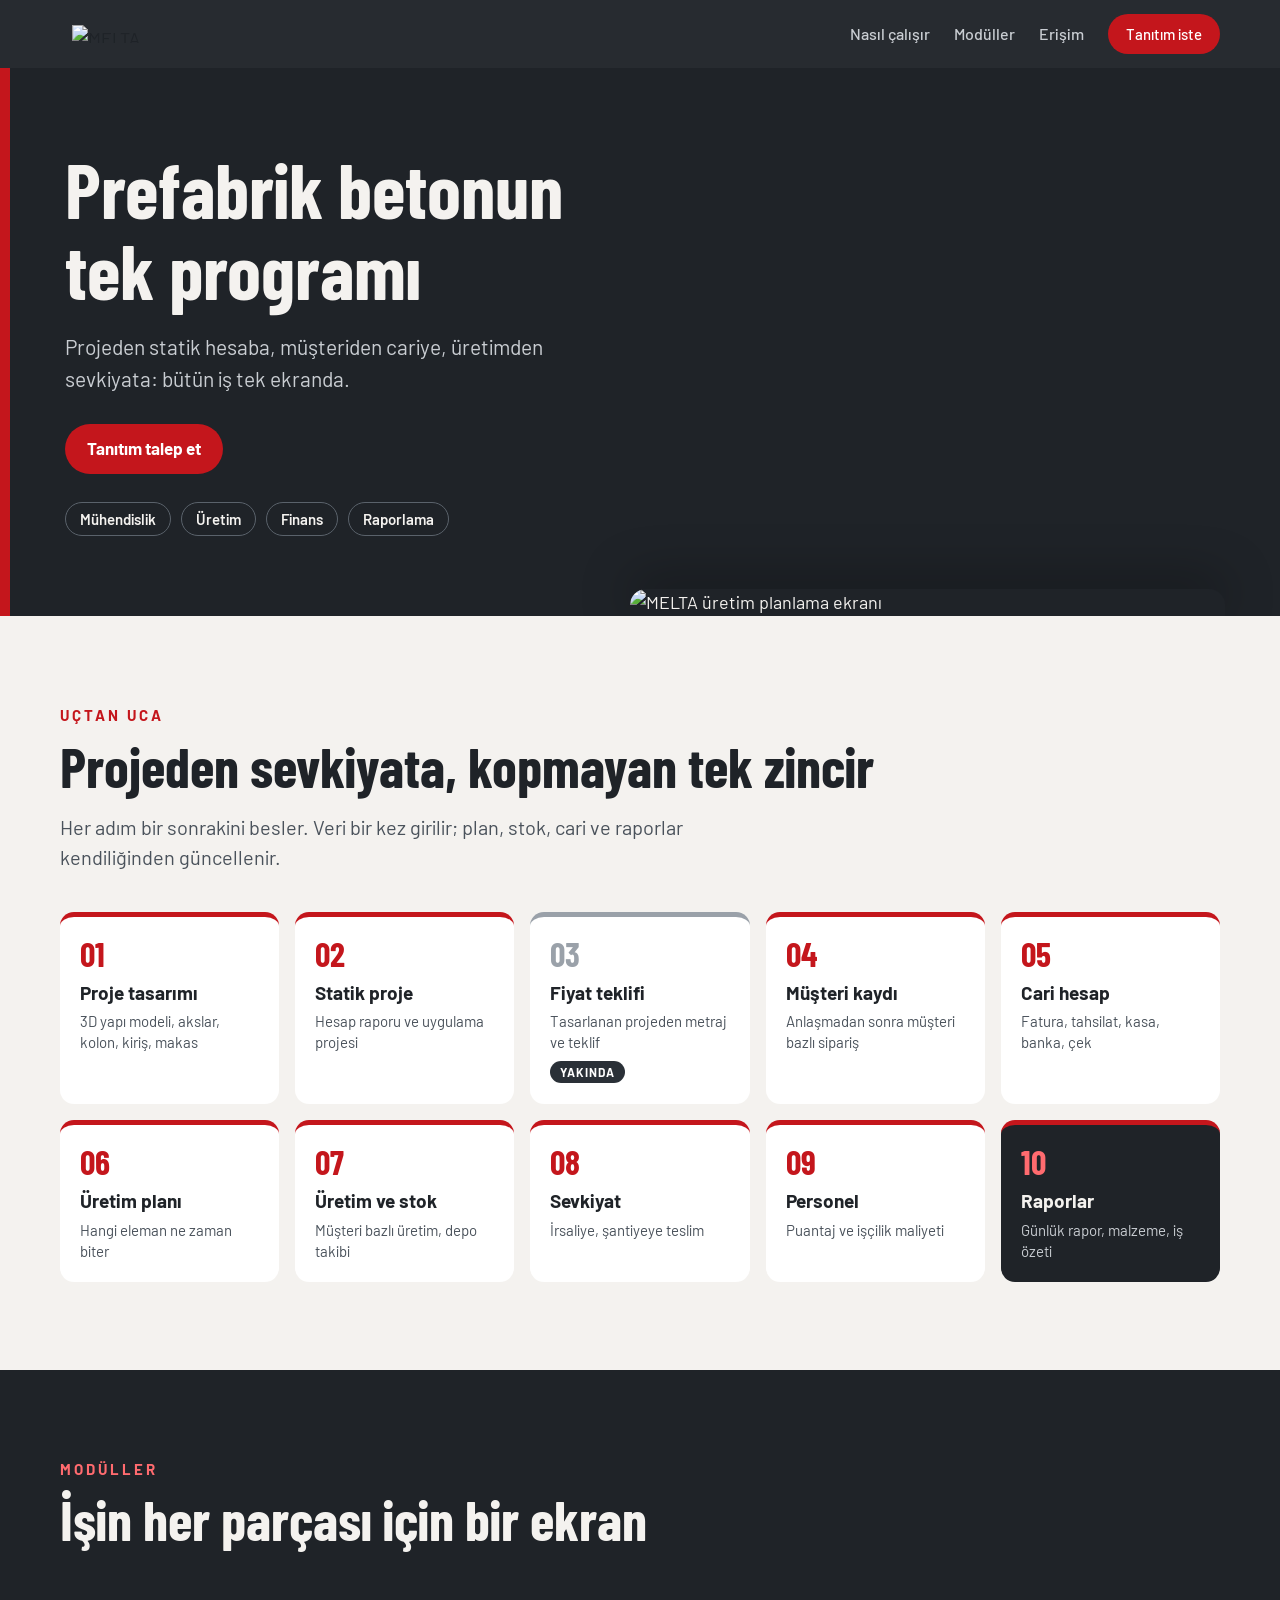
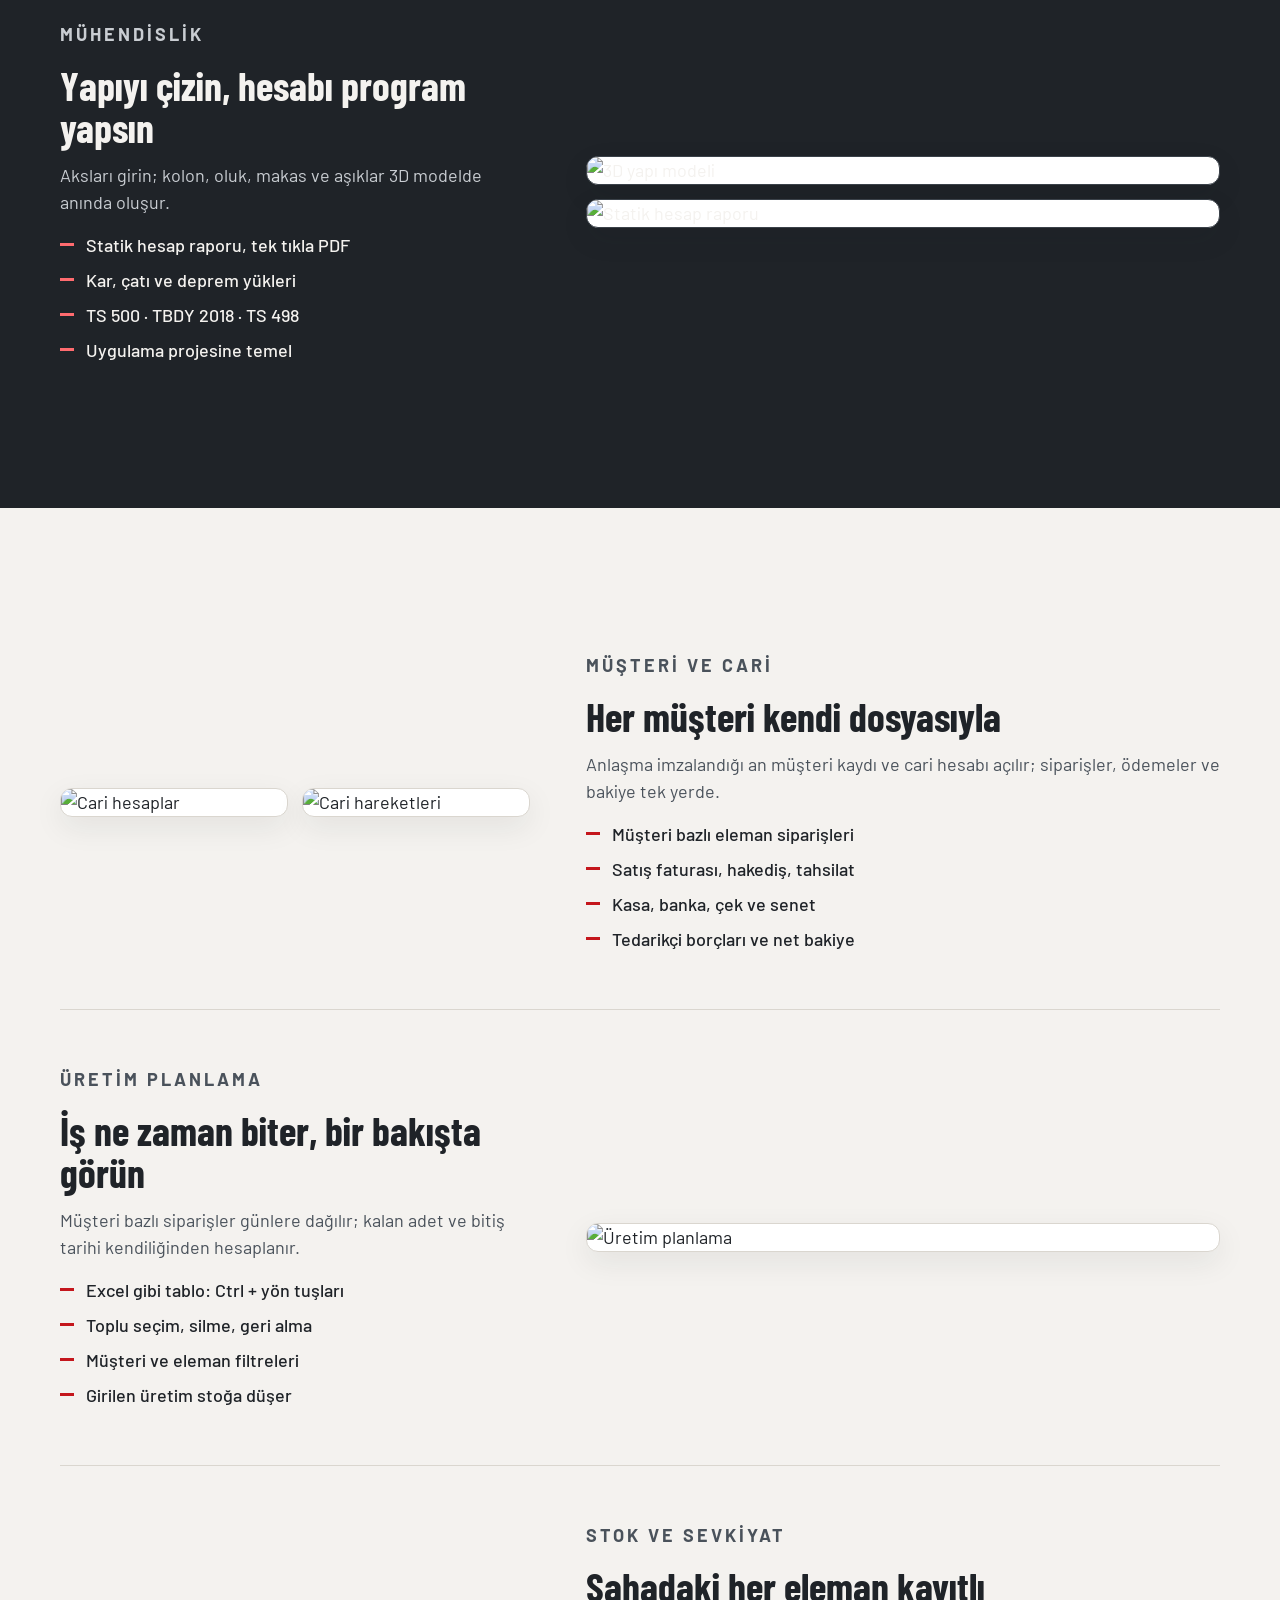
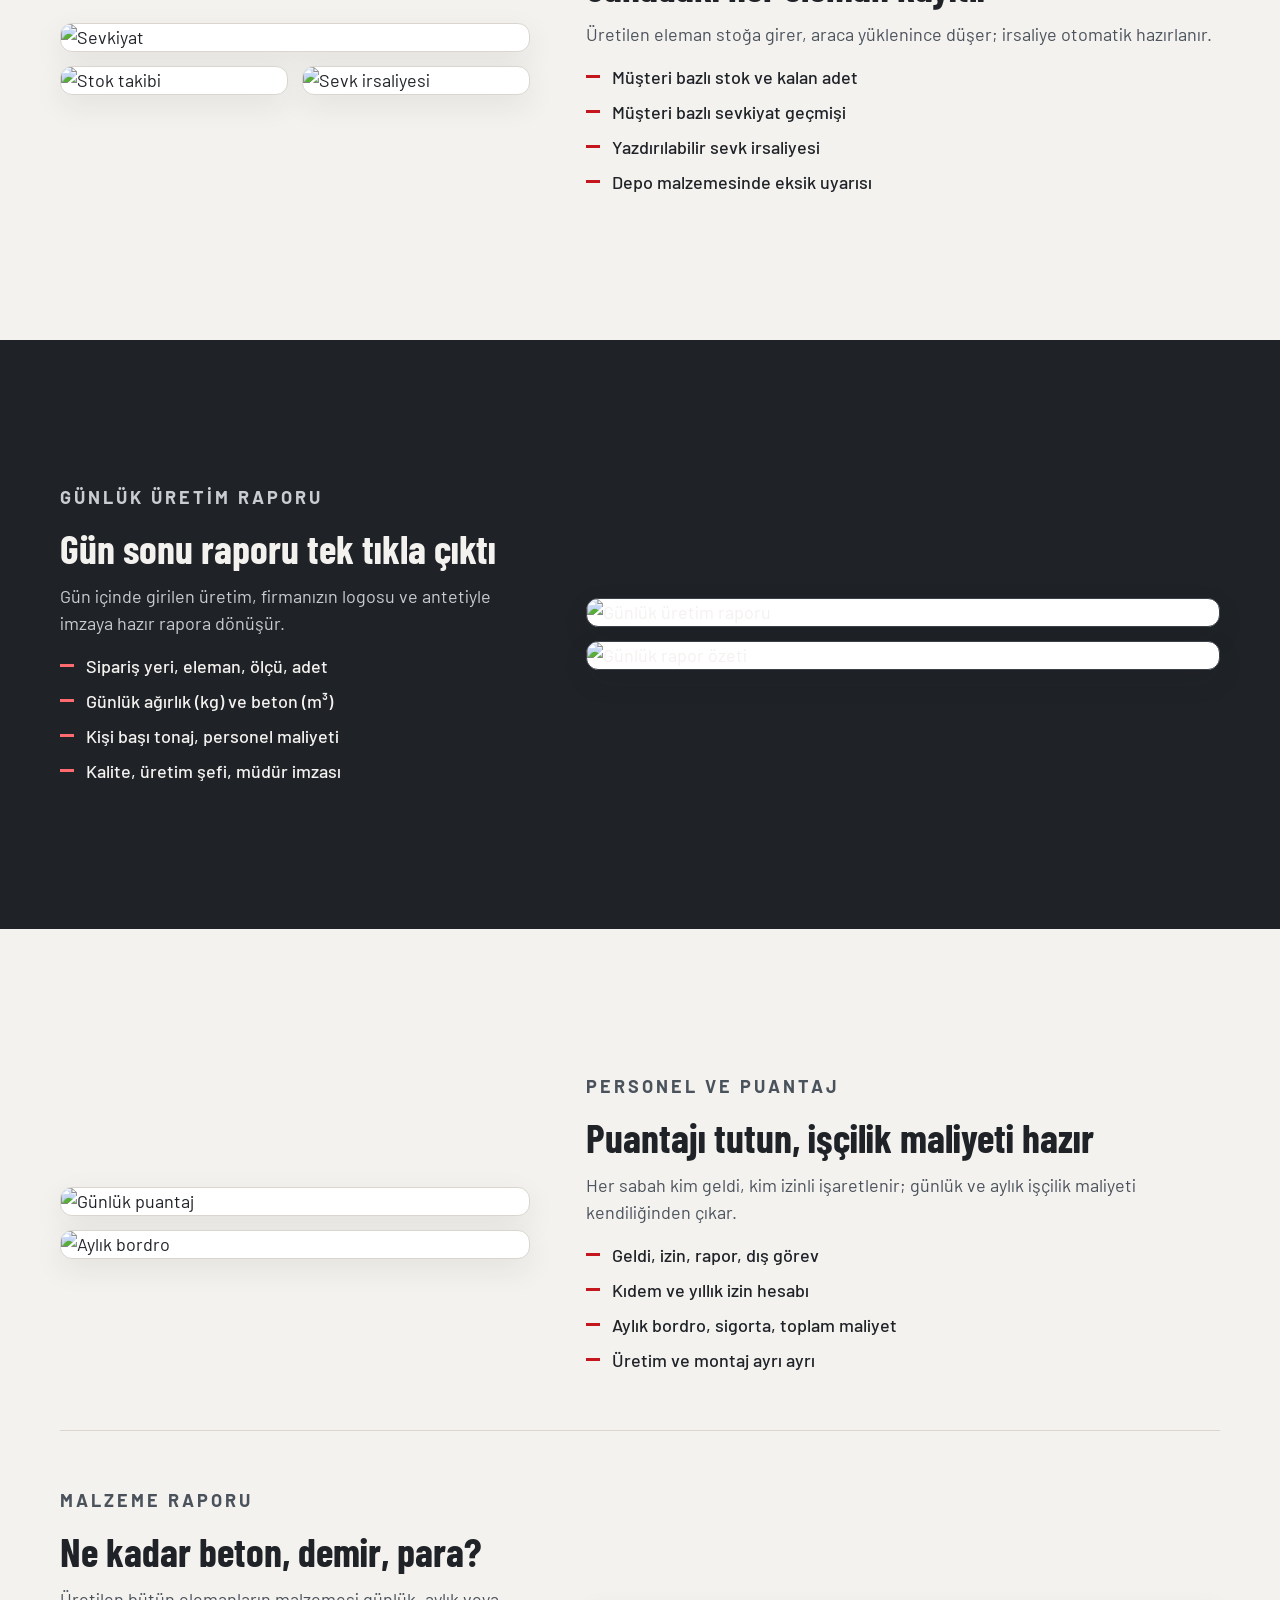
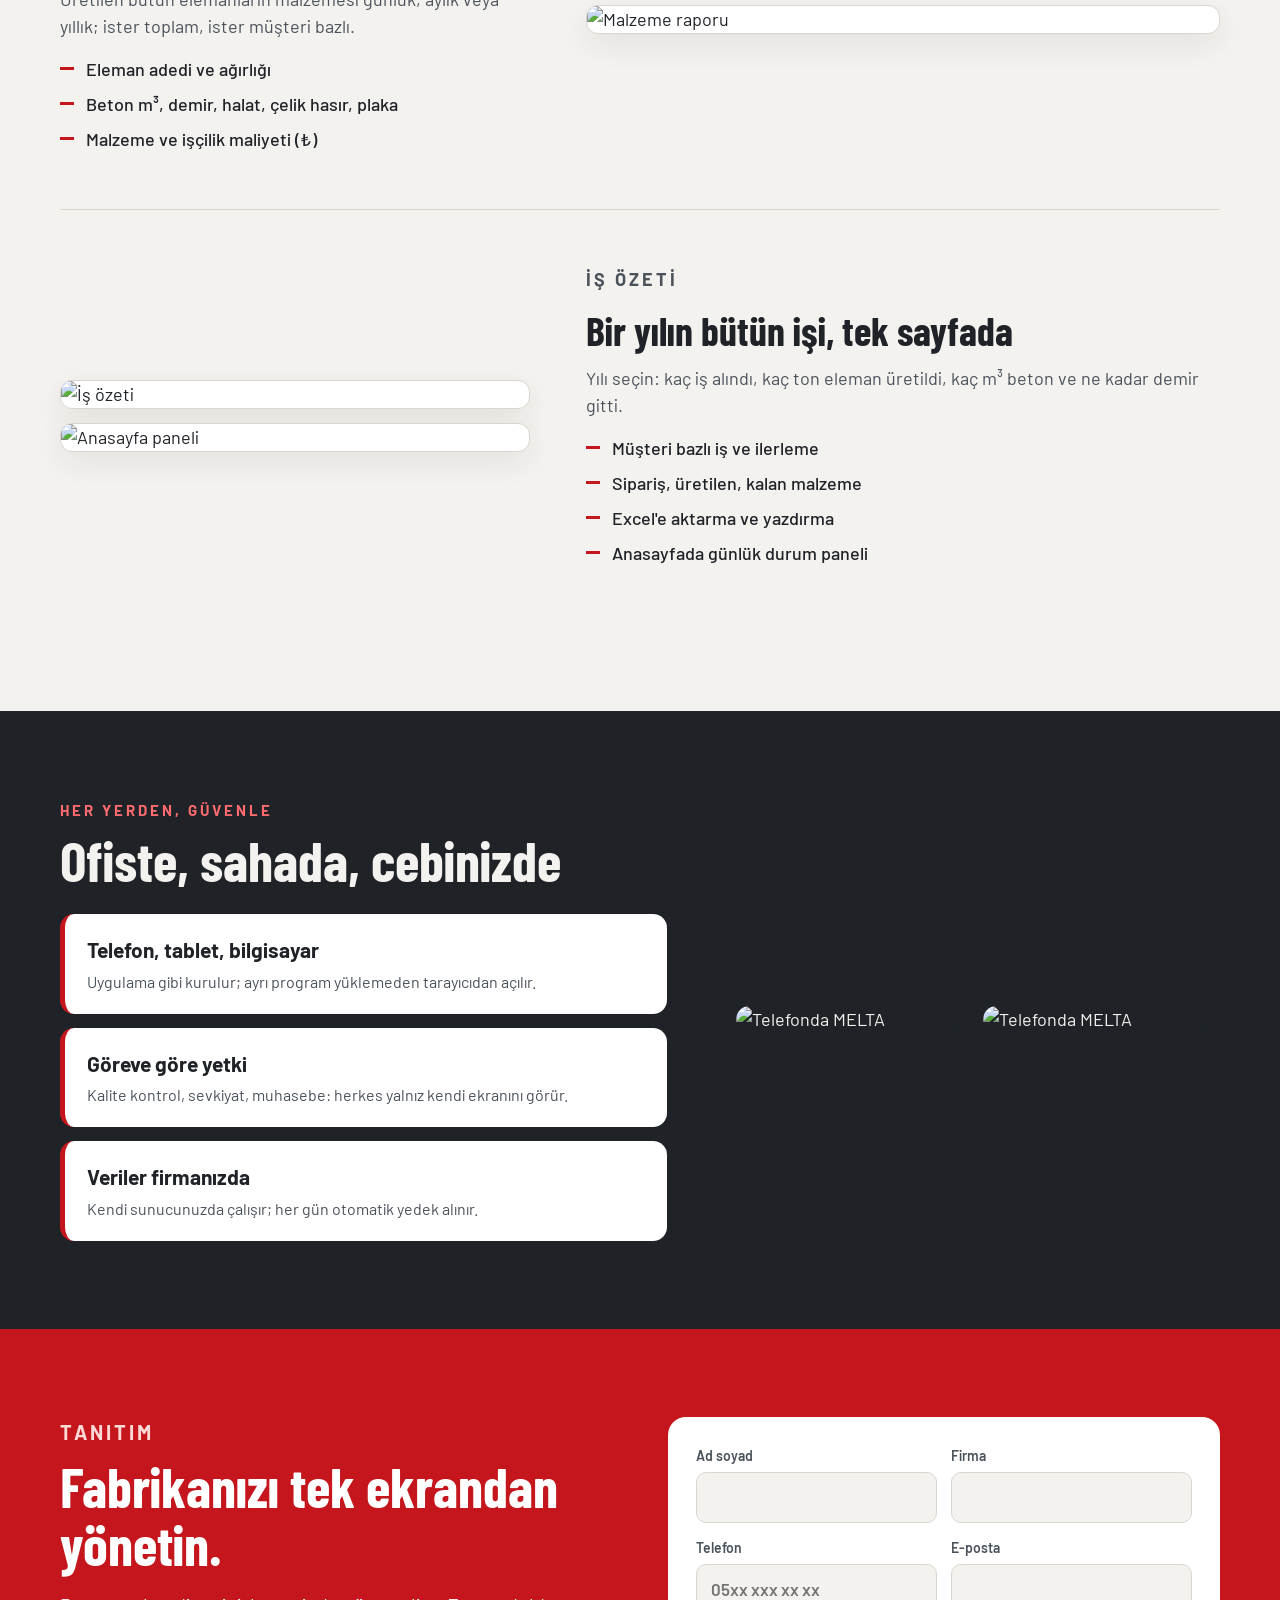
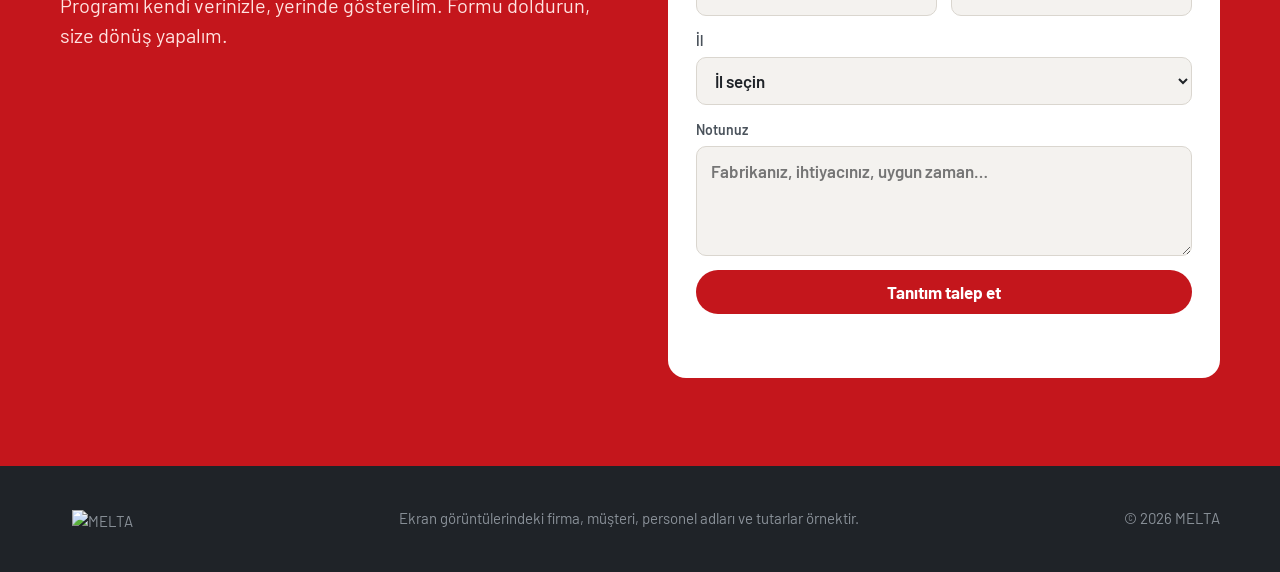
==== index.html @ fc46e45c "Add files via upload" ====
<!doctype html>
<html lang="tr">
<head>
<meta charset="utf-8">
<meta name="viewport" content="width=device-width, initial-scale=1, viewport-fit=cover">
<title>MELTA · Prefabrik Beton Yönetim Programı</title>
<meta name="description" content="MELTA: prefabrik beton üreticileri için projeden statik hesaba, müşteriden cariye, üretim planlamadan sevkiyata uçtan uca yönetim programı.">
<link rel="icon" href="gorseller/favicon.png">
<link rel="preconnect" href="https://fonts.googleapis.com">
<link rel="preconnect" href="https://fonts.gstatic.com" crossorigin>
<link href="https://fonts.googleapis.com/css2?family=Barlow:wght@400;500;600;700&family=Barlow+Condensed:wght@600;700&display=swap" rel="stylesheet">
<style>
:root{--koyu:#1F2328;--koyu2:#2A3037;--acik:#F4F2EF;--beyaz:#FFFFFF;--kirmizi:#C4161C;--kirmizi-acik:#FF6B6F;--gri:#4A525B;--gri2:#C9CDD2;--cizgi:#DAD6CF}
*{box-sizing:border-box;margin:0;padding:0}
html{scroll-behavior:smooth}
body{font-family:Barlow,Arial,sans-serif;background:var(--acik);color:var(--koyu);line-height:1.5;font-size:18px}
img{max-width:100%;display:block}
a{color:inherit}
.kap{max-width:1200px;margin:0 auto;padding:0 20px}
h1,h2{font-family:"Barlow Condensed",Arial,sans-serif;font-weight:700;line-height:1.05}
.ust{position:sticky;top:env(safe-area-inset-top,0px);z-index:10;background:rgba(31,35,40,.96);backdrop-filter:blur(6px)}
.ust .kap{display:flex;align-items:center;justify-content:space-between;height:68px}
.marka{display:flex;align-items:center;gap:12px;text-decoration:none}
.marka img.i{height:34px}.marka img.y{height:18px}
.ust nav{display:flex;gap:24px;align-items:center}
.ust nav a{color:var(--gri2);text-decoration:none;font-weight:500;font-size:16px}
.ust nav a:hover{color:#fff}
.dugme{display:inline-block;background:var(--kirmizi);color:#fff!important;font-weight:700;text-decoration:none;padding:12px 22px;border-radius:999px;border:0;font-size:17px;cursor:pointer;font-family:inherit}
.dugme:hover{background:#A71217}
.ust nav .dugme{padding:9px 18px;font-size:15px}
.kahraman{background:var(--koyu);color:var(--acik);padding:80px 0 0;overflow:hidden;border-left:10px solid var(--kirmizi)}
.kahraman .kap{display:grid;grid-template-columns:1fr 1.15fr;gap:48px;align-items:center}
.kahraman h1{font-size:clamp(46px,6vw,80px)}
.kahraman p.alt{font-size:21px;color:var(--gri2);margin:22px 0 30px;max-width:520px}
.etiketler{display:flex;flex-wrap:wrap;gap:10px;margin-top:28px}
.etiketler span{border:1.5px solid #5A626B;border-radius:999px;padding:5px 14px;font-size:15px;font-weight:600}
.kahraman .gorsel{align-self:end}
.kahraman .gorsel img{border-radius:16px 16px 0 0;box-shadow:0 -10px 50px rgba(0,0,0,.35)}
.bolum{padding:88px 0}
.ust-baslik{font-size:15px;font-weight:700;color:var(--kirmizi);letter-spacing:3px;text-transform:uppercase;margin-bottom:10px}
.koyu .ust-baslik{color:var(--kirmizi-acik)}
.bolum h2{font-size:clamp(36px,4.5vw,56px);margin-bottom:16px}
.giris{font-size:20px;color:var(--gri);max-width:720px;margin-bottom:40px}
.akis{display:grid;grid-template-columns:repeat(5,1fr);gap:16px;list-style:none}
.akis li{background:var(--beyaz);border-radius:14px;padding:20px;border-top:5px solid var(--kirmizi)}
.akis li b{display:block;font-family:"Barlow Condensed";font-size:34px;color:var(--kirmizi);line-height:1}
.akis li h3{font-size:19px;margin:8px 0 4px}
.akis li p{font-size:15px;color:var(--gri);line-height:1.4}
.akis li.yakinda{border-top-color:#9AA1A9}.akis li.yakinda b{color:#9AA1A9}
.rozet{display:inline-block;margin-top:8px;background:var(--koyu2);color:#fff;font-size:12px;font-weight:700;padding:2px 10px;border-radius:999px;letter-spacing:1px}
.akis li.son{background:var(--koyu);color:var(--acik)}.akis li.son p{color:var(--gri2)}.akis li.son b{color:var(--kirmizi-acik)}
.modul{display:grid;grid-template-columns:1fr 1.35fr;gap:56px;align-items:center;padding:56px 0;border-top:1px solid var(--cizgi)}
.modul:first-of-type{border-top:0}
.modul.ters .metin{order:2}
.modul h3{font-family:"Barlow Condensed";font-size:40px;line-height:1.05;margin-bottom:14px}
.modul p{color:var(--gri);font-size:18px;margin-bottom:16px}
.modul ul{list-style:none;display:grid;gap:8px}
.modul li{padding-left:26px;position:relative;font-weight:500}
.modul li:before{content:"";position:absolute;left:0;top:11px;width:14px;height:3px;background:var(--kirmizi)}
.gorseller{display:grid;gap:14px}
.gorseller img{border-radius:12px;border:1px solid var(--cizgi);background:#fff;box-shadow:0 10px 30px rgba(31,35,40,.08)}
.gorseller.iki{grid-template-columns:1fr 1fr}
.koyu{background:var(--koyu);color:var(--acik)}
.koyu .giris,.koyu .modul p{color:var(--gri2)}
.koyu .modul{border-top-color:#3A4149}
.koyu .gorseller img{border-color:#3A4149}
.koyu .modul li:before{background:var(--kirmizi-acik)}
.ozellikler{display:grid;grid-template-columns:1.2fr 1fr;gap:48px;align-items:center}
.kartlar{display:grid;gap:14px}
.kart{background:var(--beyaz);color:var(--koyu);border-radius:14px;padding:20px 22px;border-left:5px solid var(--kirmizi)}
.kart h3{font-size:21px;margin-bottom:4px}.kart p{color:var(--gri);font-size:16px}
.telefonlar{display:flex;gap:20px;justify-content:center}
.telefonlar img{width:45%;max-width:260px;border-radius:28px;border:6px solid var(--koyu)}
.form-bolum{background:var(--kirmizi);color:#FFF7F5}
.form-bolum .kap{display:grid;grid-template-columns:1fr 1fr;gap:56px;align-items:start}
.form-bolum h2{color:#fff}
.form-bolum p{font-size:20px;color:#FFE3E1}
form{background:#fff;color:var(--koyu);border-radius:18px;padding:28px;display:grid;gap:14px}
label{font-size:14px;font-weight:600;color:var(--gri);display:grid;gap:6px}
input,textarea{font:inherit;font-size:17px;padding:12px 14px;border:1.5px solid var(--cizgi);border-radius:10px;background:var(--acik);width:100%}
input:focus,textarea:focus{outline:2px solid var(--kirmizi);border-color:transparent}
textarea{min-height:110px;resize:vertical}
.iki-sutun{display:grid;grid-template-columns:1fr 1fr;gap:14px}
#form-durum{font-weight:600;font-size:16px;min-height:22px}
#form-durum.iyi{color:#1D7A3E}#form-durum.kotu{color:var(--kirmizi)}
.gizli{position:absolute;left:-9999px}
footer{background:var(--koyu);color:#8A9199;padding:36px 0;font-size:15px}
footer .kap{display:flex;justify-content:space-between;gap:20px;flex-wrap:wrap;align-items:center}
@media (max-width:900px){
 .ust nav a:not(.dugme){display:none}
 .kahraman{padding-top:48px;border-left-width:6px}
 .kahraman .kap,.modul,.ozellikler,.form-bolum .kap{grid-template-columns:1fr;gap:28px}
 .modul.ters .metin{order:0}
 .akis{grid-template-columns:repeat(2,1fr)}
 .bolum{padding:60px 0}
 .modul{padding:40px 0}
 .gorseller.iki,.iki-sutun{grid-template-columns:1fr}
}

select{font:inherit;font-size:17px;padding:12px 14px;border:1.5px solid var(--cizgi);border-radius:10px;background:var(--acik);width:100%;color:var(--koyu)}
select:focus{outline:2px solid var(--kirmizi);border-color:transparent}
.dugme:focus-visible{outline:3px solid #fff;outline-offset:2px}
@media (prefers-reduced-motion:reduce){html{scroll-behavior:auto}}
</style>
</head>
<body>
<header class="ust">
 <div class="kap">
  <a class="marka" href="#"><img class="i" src="gorseller/melta-isaret-acik.png" alt=""><img class="y" src="gorseller/melta-yazi-acik.png" alt="MELTA"></a>
  <nav>
   <a href="#akis">Nasıl çalışır</a>
   <a href="#moduller">Modüller</a>
   <a href="#erisim">Erişim</a>
   <a class="dugme" href="#tanitim">Tanıtım iste</a>
  </nav>
 </div>
</header>

<section class="kahraman">
 <div class="kap">
  <div style="padding-bottom:80px">
   <h1>Prefabrik betonun tek programı</h1>
   <p class="alt">Projeden statik hesaba, müşteriden cariye, üretimden sevkiyata: bütün iş tek ekranda.</p>
   <a class="dugme" href="#tanitim">Tanıtım talep et</a>
   <div class="etiketler"><span>Mühendislik</span><span>Üretim</span><span>Finans</span><span>Raporlama</span></div>
  </div>
  <div class="gorsel"><img src="gorseller/planlama.jpg" alt="MELTA üretim planlama ekranı"></div>
 </div>
</section>

<section class="bolum" id="akis">
 <div class="kap">
  <p class="ust-baslik">Uçtan uca</p>
  <h2>Projeden sevkiyata, kopmayan tek zincir</h2>
  <p class="giris">Her adım bir sonrakini besler. Veri bir kez girilir; plan, stok, cari ve raporlar kendiliğinden güncellenir.</p>
  <ol class="akis">
   <li><b>01</b><h3>Proje tasarımı</h3><p>3D yapı modeli, akslar, kolon, kiriş, makas</p></li>
   <li><b>02</b><h3>Statik proje</h3><p>Hesap raporu ve uygulama projesi</p></li>
   <li class="yakinda"><b>03</b><h3>Fiyat teklifi</h3><p>Tasarlanan projeden metraj ve teklif</p><span class="rozet">YAKINDA</span></li>
   <li><b>04</b><h3>Müşteri kaydı</h3><p>Anlaşmadan sonra müşteri bazlı sipariş</p></li>
   <li><b>05</b><h3>Cari hesap</h3><p>Fatura, tahsilat, kasa, banka, çek</p></li>
   <li><b>06</b><h3>Üretim planı</h3><p>Hangi eleman ne zaman biter</p></li>
   <li><b>07</b><h3>Üretim ve stok</h3><p>Müşteri bazlı üretim, depo takibi</p></li>
   <li><b>08</b><h3>Sevkiyat</h3><p>İrsaliye, şantiyeye teslim</p></li>
   <li><b>09</b><h3>Personel</h3><p>Puantaj ve işçilik maliyeti</p></li>
   <li class="son"><b>10</b><h3>Raporlar</h3><p>Günlük rapor, malzeme, iş özeti</p></li>
  </ol>
 </div>
</section>

<section class="bolum koyu" id="moduller">
 <div class="kap">
  <p class="ust-baslik">Modüller</p>
  <h2>İşin her parçası için bir ekran</h2>

  <div class="modul">
   <div class="metin">
    <p class="ust-baslik">Mühendislik</p>
    <h3>Yapıyı çizin, hesabı program yapsın</h3>
    <p>Aksları girin; kolon, oluk, makas ve aşıklar 3D modelde anında oluşur.</p>
    <ul><li>Statik hesap raporu, tek tıkla PDF</li><li>Kar, çatı ve deprem yükleri</li><li>TS 500 · TBDY 2018 · TS 498</li><li>Uygulama projesine temel</li></ul>
   </div>
   <div class="gorseller"><img src="gorseller/muh-3d.jpg" alt="3D yapı modeli" loading="lazy"><img src="gorseller/hesap-raporu.jpg" alt="Statik hesap raporu" loading="lazy"></div>
  </div>
 </div>
</section>

<section class="bolum">
 <div class="kap">
  <div class="modul ters">
   <div class="metin">
    <p class="ust-baslik">Müşteri ve cari</p>
    <h3>Her müşteri kendi dosyasıyla</h3>
    <p>Anlaşma imzalandığı an müşteri kaydı ve cari hesabı açılır; siparişler, ödemeler ve bakiye tek yerde.</p>
    <ul><li>Müşteri bazlı eleman siparişleri</li><li>Satış faturası, hakediş, tahsilat</li><li>Kasa, banka, çek ve senet</li><li>Tedarikçi borçları ve net bakiye</li></ul>
   </div>
   <div class="gorseller iki"><img src="gorseller/cari-kart.jpg" alt="Cari hesaplar" loading="lazy"><img src="gorseller/cari-hareket.jpg" alt="Cari hareketleri" loading="lazy"></div>
  </div>

  <div class="modul">
   <div class="metin">
    <p class="ust-baslik">Üretim planlama</p>
    <h3>İş ne zaman biter, bir bakışta görün</h3>
    <p>Müşteri bazlı siparişler günlere dağılır; kalan adet ve bitiş tarihi kendiliğinden hesaplanır.</p>
    <ul><li>Excel gibi tablo: Ctrl + yön tuşları</li><li>Toplu seçim, silme, geri alma</li><li>Müşteri ve eleman filtreleri</li><li>Girilen üretim stoğa düşer</li></ul>
   </div>
   <div class="gorseller"><img src="gorseller/planlama.jpg" alt="Üretim planlama" loading="lazy"></div>
  </div>

  <div class="modul ters">
   <div class="metin">
    <p class="ust-baslik">Stok ve sevkiyat</p>
    <h3>Sahadaki her eleman kayıtlı</h3>
    <p>Üretilen eleman stoğa girer, araca yüklenince düşer; irsaliye otomatik hazırlanır.</p>
    <ul><li>Müşteri bazlı stok ve kalan adet</li><li>Müşteri bazlı sevkiyat geçmişi</li><li>Yazdırılabilir sevk irsaliyesi</li><li>Depo malzemesinde eksik uyarısı</li></ul>
   </div>
   <div class="gorseller"><img src="gorseller/sevkiyat.jpg" alt="Sevkiyat" loading="lazy"><div class="gorseller iki"><img src="gorseller/stok.jpg" alt="Stok takibi" loading="lazy"><img src="gorseller/irsaliye.jpg" alt="Sevk irsaliyesi" loading="lazy"></div></div>
  </div>
 </div>
</section>

<section class="bolum koyu">
 <div class="kap">
  <div class="modul">
   <div class="metin">
    <p class="ust-baslik">Günlük üretim raporu</p>
    <h3>Gün sonu raporu tek tıkla çıktı</h3>
    <p>Gün içinde girilen üretim, firmanızın logosu ve antetiyle imzaya hazır rapora dönüşür.</p>
    <ul><li>Sipariş yeri, eleman, ölçü, adet</li><li>Günlük ağırlık (kg) ve beton (m³)</li><li>Kişi başı tonaj, personel maliyeti</li><li>Kalite, üretim şefi, müdür imzası</li></ul>
   </div>
   <div class="gorseller"><img src="gorseller/gunluk-ust.jpg" alt="Günlük üretim raporu" loading="lazy"><img src="gorseller/gunluk-alt.jpg" alt="Günlük rapor özeti" loading="lazy"></div>
  </div>
 </div>
</section>

<section class="bolum">
 <div class="kap">
  <div class="modul ters">
   <div class="metin">
    <p class="ust-baslik">Personel ve puantaj</p>
    <h3>Puantajı tutun, işçilik maliyeti hazır</h3>
    <p>Her sabah kim geldi, kim izinli işaretlenir; günlük ve aylık işçilik maliyeti kendiliğinden çıkar.</p>
    <ul><li>Geldi, izin, rapor, dış görev</li><li>Kıdem ve yıllık izin hesabı</li><li>Aylık bordro, sigorta, toplam maliyet</li><li>Üretim ve montaj ayrı ayrı</li></ul>
   </div>
   <div class="gorseller"><img src="gorseller/puantaj.jpg" alt="Günlük puantaj" loading="lazy"><img src="gorseller/bordro.jpg" alt="Aylık bordro" loading="lazy"></div>
  </div>

  <div class="modul">
   <div class="metin">
    <p class="ust-baslik">Malzeme raporu</p>
    <h3>Ne kadar beton, demir, para?</h3>
    <p>Üretilen bütün elemanların malzemesi günlük, aylık veya yıllık; ister toplam, ister müşteri bazlı.</p>
    <ul><li>Eleman adedi ve ağırlığı</li><li>Beton m³, demir, halat, çelik hasır, plaka</li><li>Malzeme ve işçilik maliyeti (₺)</li></ul>
   </div>
   <div class="gorseller"><img src="gorseller/malzeme.jpg" alt="Malzeme raporu" loading="lazy"></div>
  </div>

  <div class="modul ters">
   <div class="metin">
    <p class="ust-baslik">İş özeti</p>
    <h3>Bir yılın bütün işi, tek sayfada</h3>
    <p>Yılı seçin: kaç iş alındı, kaç ton eleman üretildi, kaç m³ beton ve ne kadar demir gitti.</p>
    <ul><li>Müşteri bazlı iş ve ilerleme</li><li>Sipariş, üretilen, kalan malzeme</li><li>Excel'e aktarma ve yazdırma</li><li>Anasayfada günlük durum paneli</li></ul>
   </div>
   <div class="gorseller"><img src="gorseller/is-ozeti.jpg" alt="İş özeti" loading="lazy"><img src="gorseller/anasayfa.jpg" alt="Anasayfa paneli" loading="lazy"></div>
  </div>
 </div>
</section>

<section class="bolum koyu" id="erisim">
 <div class="kap ozellikler">
  <div>
   <p class="ust-baslik">Her yerden, güvenle</p>
   <h2>Ofiste, sahada, cebinizde</h2>
   <div class="kartlar" style="margin-top:24px">
    <div class="kart"><h3>Telefon, tablet, bilgisayar</h3><p>Uygulama gibi kurulur; ayrı program yüklemeden tarayıcıdan açılır.</p></div>
    <div class="kart"><h3>Göreve göre yetki</h3><p>Kalite kontrol, sevkiyat, muhasebe: herkes yalnız kendi ekranını görür.</p></div>
    <div class="kart"><h3>Veriler firmanızda</h3><p>Kendi sunucunuzda çalışır; her gün otomatik yedek alınır.</p></div>
   </div>
  </div>
  <div class="telefonlar"><img src="gorseller/tel1.jpg" alt="Telefonda MELTA" loading="lazy"><img src="gorseller/tel2.jpg" alt="Telefonda MELTA" loading="lazy"></div>
 </div>
</section>


<section class="bolum form-bolum" id="tanitim">
 <div class="kap">
  <div>
   <p class="ust-baslik" style="color:#FFD9D6">Tanıtım</p>
   <h2>Fabrikanızı tek ekrandan yönetin.</h2>
   <p>Programı kendi verinizle, yerinde gösterelim. Formu doldurun, size dönüş yapalım.</p>
  </div>
  <form id="tanitim-formu" action="https://formspree.io/f/xppqrdaz" method="POST" novalidate>
   <div class="iki-sutun">
    <label for="f-ad">Ad soyad<input id="f-ad" name="ad" required autocomplete="name"></label>
    <label for="f-firma">Firma<input id="f-firma" name="firma" required autocomplete="organization"></label>
   </div>
   <div class="iki-sutun">
    <label for="f-tel">Telefon<input id="f-tel" name="telefon" type="tel" autocomplete="tel" placeholder="05xx xxx xx xx"></label>
    <label for="f-eposta">E-posta<input id="f-eposta" name="email" type="email" required autocomplete="email"></label>
   </div>
   <label for="f-il">İl<select id="f-il" name="il"><option value="">İl seçin</option></select></label>
   <label for="f-not">Notunuz<textarea id="f-not" name="not" placeholder="Fabrikanız, ihtiyacınız, uygun zaman…"></textarea></label>
   <input class="gizli" type="text" name="_gotcha" tabindex="-1" autocomplete="off">
   <input type="hidden" name="_subject" value="MELTA tanıtım talebi">
   <button class="dugme" type="submit">Tanıtım talep et</button>
   <p id="form-durum" role="status"></p>
  </form>
 </div>
</section>

<footer>
 <div class="kap">
  <a class="marka" href="#"><img class="i" src="gorseller/melta-isaret-acik.png" alt=""><img class="y" src="gorseller/melta-yazi-acik.png" alt="MELTA"></a>
  <span>Ekran görüntülerindeki firma, müşteri, personel adları ve tutarlar örnektir.</span>
  <span>© <span id="yil">2026</span> MELTA</span>
 </div>
</footer>

<script>
(function () {
  var iller = ["Adana","Adıyaman","Afyonkarahisar","Ağrı","Aksaray","Amasya","Ankara","Antalya","Ardahan","Artvin","Aydın","Balıkesir","Bartın","Batman","Bayburt","Bilecik","Bingöl","Bitlis","Bolu","Burdur","Bursa","Çanakkale","Çankırı","Çorum","Denizli","Diyarbakır","Düzce","Edirne","Elazığ","Erzincan","Erzurum","Eskişehir","Gaziantep","Giresun","Gümüşhane","Hakkari","Hatay","Iğdır","Isparta","İstanbul","İzmir","Kahramanmaraş","Karabük","Karaman","Kars","Kastamonu","Kayseri","Kilis","Kırıkkale","Kırklareli","Kırşehir","Kocaeli","Konya","Kütahya","Malatya","Manisa","Mardin","Mersin","Muğla","Muş","Nevşehir","Niğde","Ordu","Osmaniye","Rize","Sakarya","Samsun","Şanlıurfa","Siirt","Sinop","Şırnak","Sivas","Tekirdağ","Tokat","Trabzon","Tunceli","Uşak","Van","Yalova","Yozgat","Zonguldak"];
  var sec = document.getElementById("f-il");
  iller.forEach(function (il) { var o = document.createElement("option"); o.textContent = il; sec.appendChild(o); });
  document.getElementById("yil").textContent = new Date().getFullYear();

  var form = document.getElementById("tanitim-formu");
  var durum = document.getElementById("form-durum");
  var dugme = form.querySelector("button");
  form.addEventListener("submit", function (e) {
    e.preventDefault();
    var eksik = Array.prototype.filter.call(form.querySelectorAll("[required]"), function (el) { return !el.value.trim(); });
    if (eksik.length) {
      durum.className = "kotu";
      durum.textContent = "Lütfen ad soyad, firma ve e-posta alanlarını doldurun.";
      eksik[0].focus();
      return;
    }
    if (form.action.indexOf("FORM_KODU") !== -1) {
      durum.className = "kotu";
      durum.textContent = "Form henüz bağlanmadı.";
      return;
    }
    dugme.disabled = true; dugme.textContent = "Gönderiliyor…";
    fetch(form.action, { method: "POST", body: new FormData(form), headers: { Accept: "application/json" } })
      .then(function (r) {
        if (!r.ok) throw new Error();
        form.reset();
        durum.className = "iyi";
        durum.textContent = "Teşekkürler! Talebiniz bize ulaştı, en kısa sürede dönüş yapacağız.";
      })
      .catch(function () {
        durum.className = "kotu";
        durum.textContent = "Gönderilemedi. İnternet bağlantınızı kontrol edip tekrar deneyin.";
      })
      .finally(function () { dugme.disabled = false; dugme.textContent = "Tanıtım talep et"; });
  });
})();
</script>

</body>
</html>
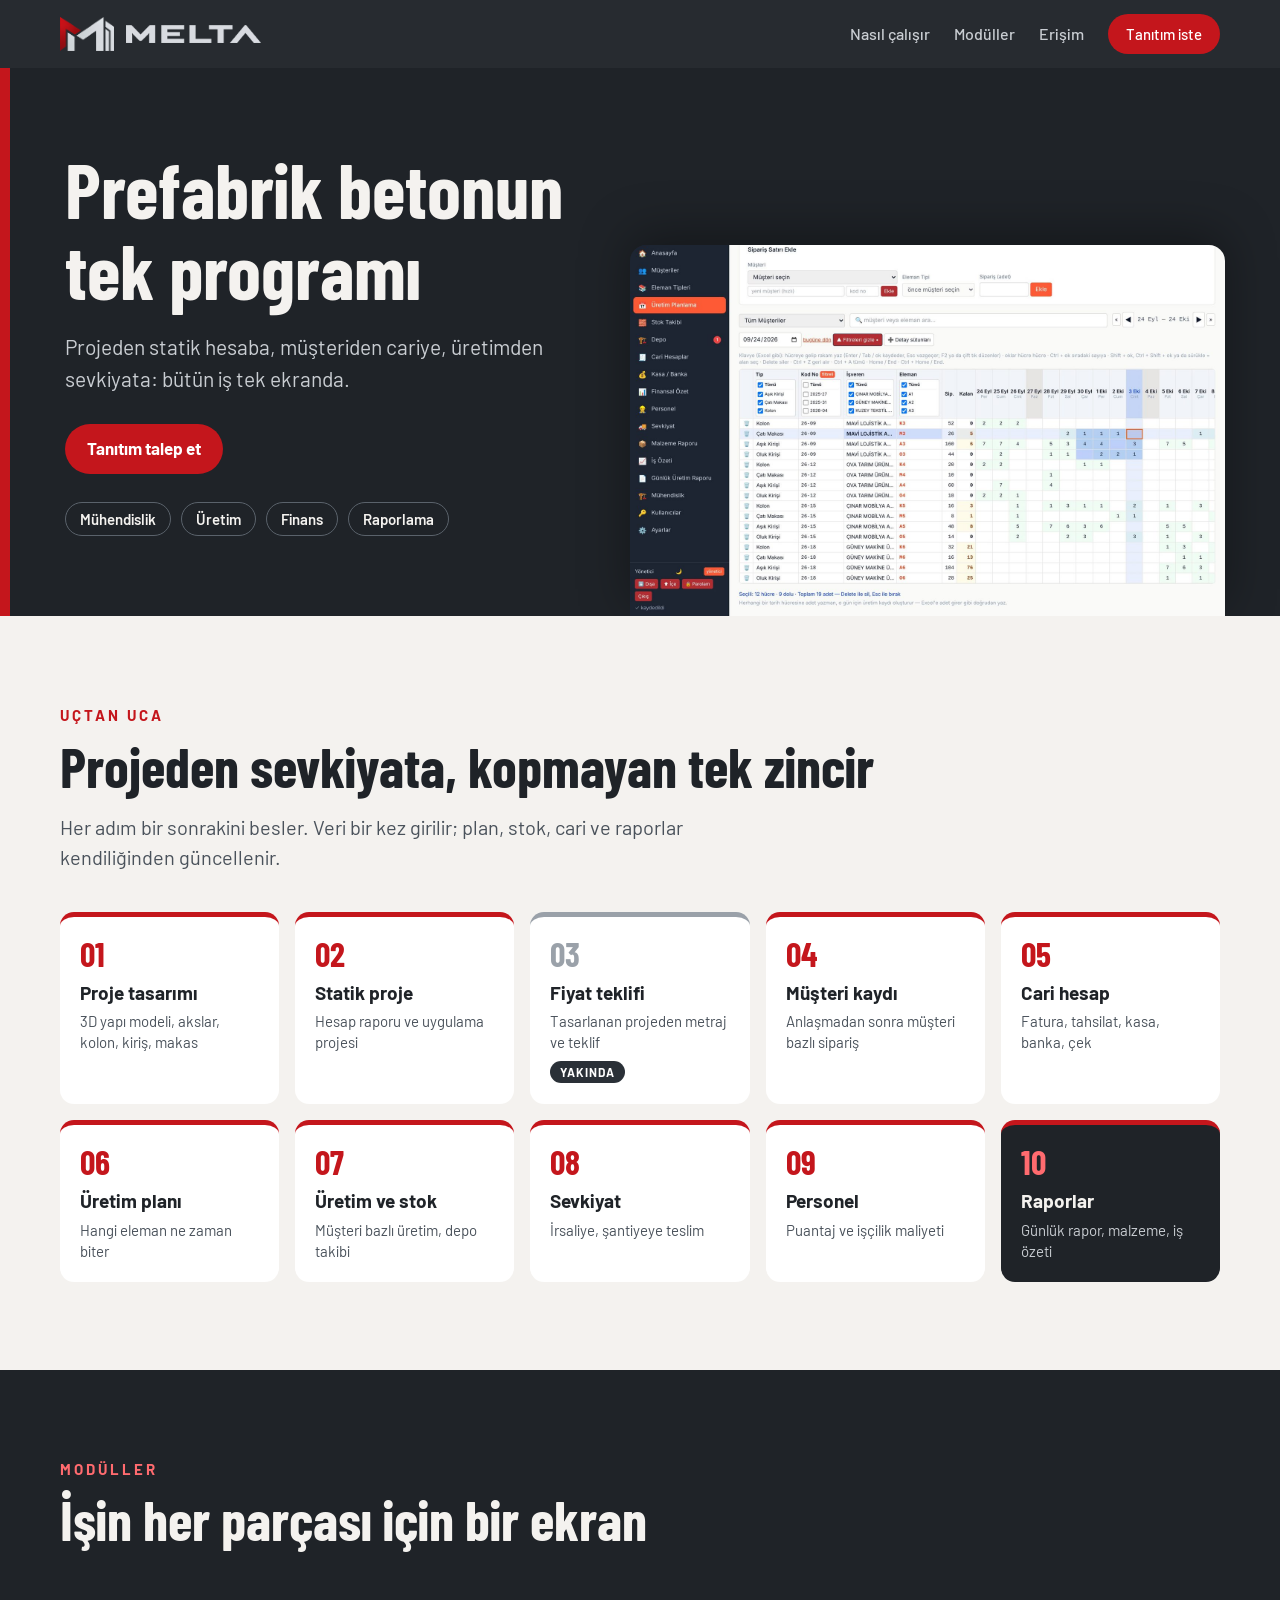
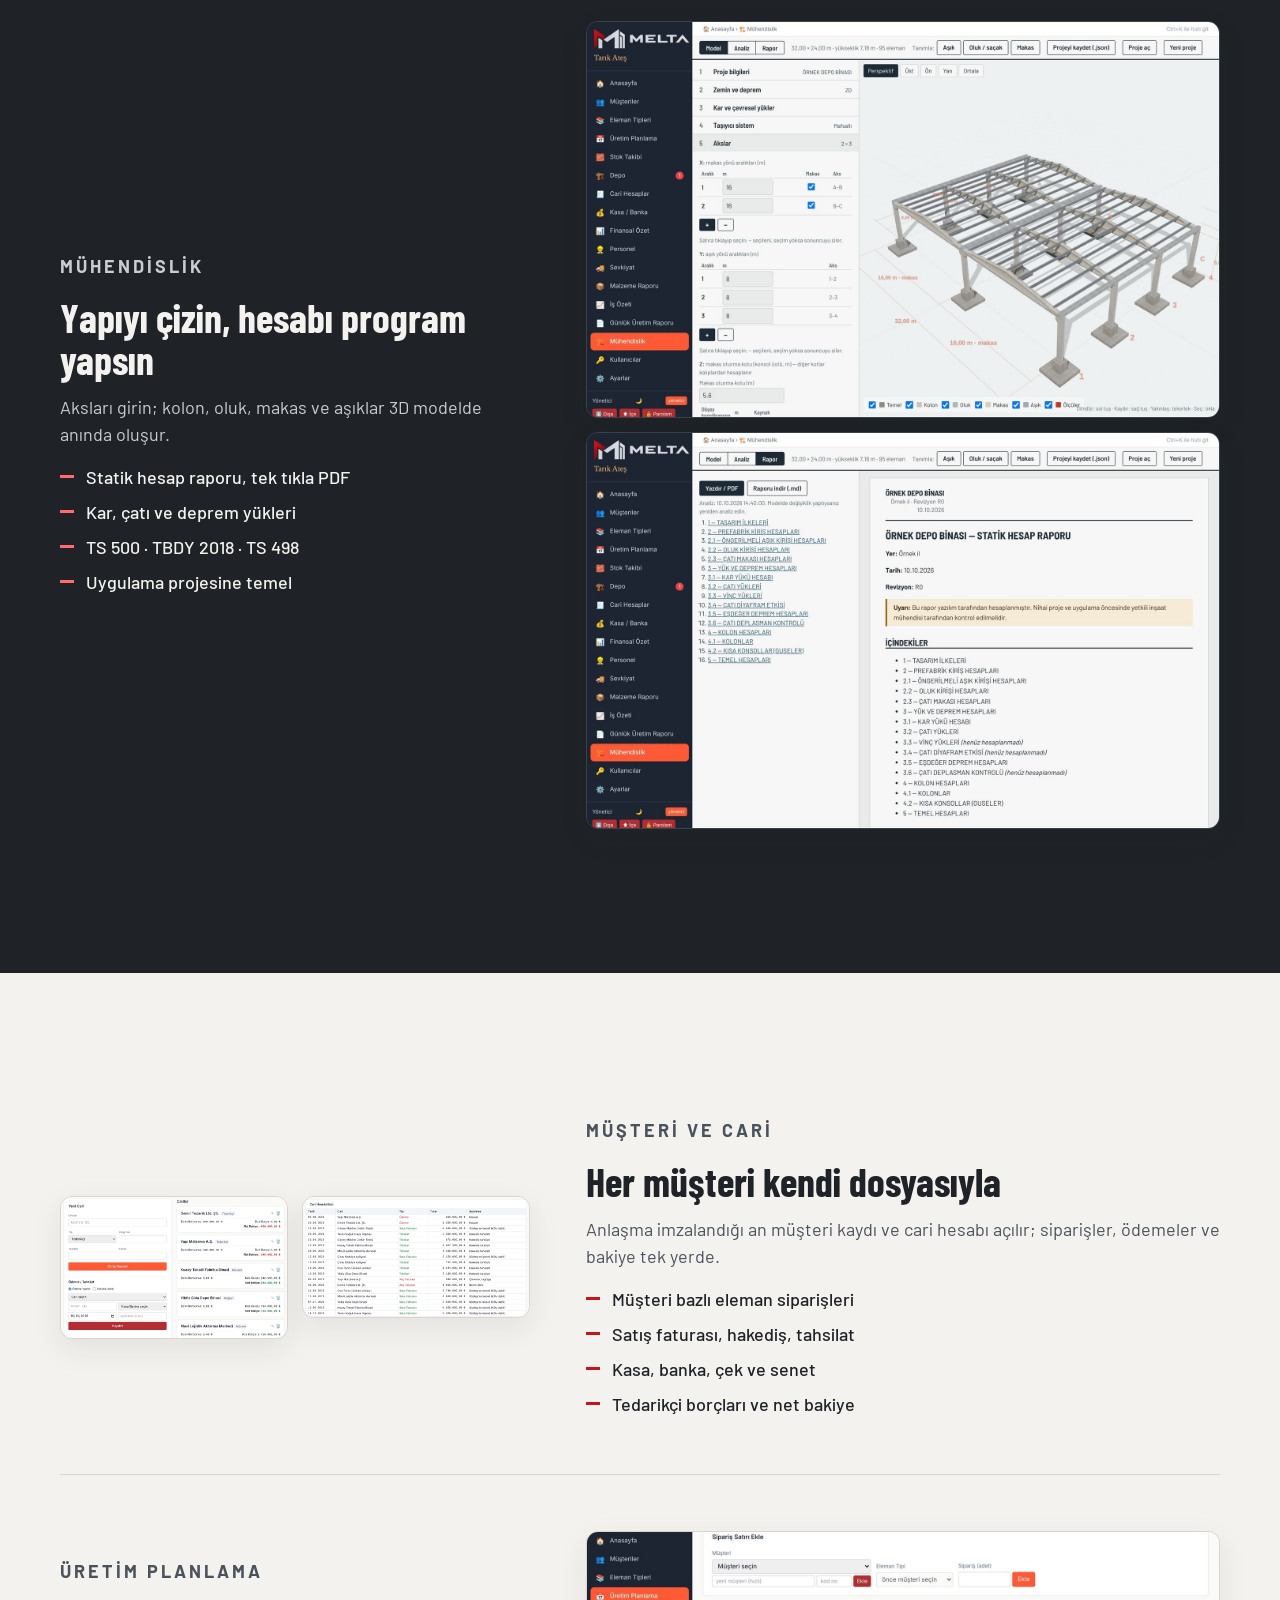
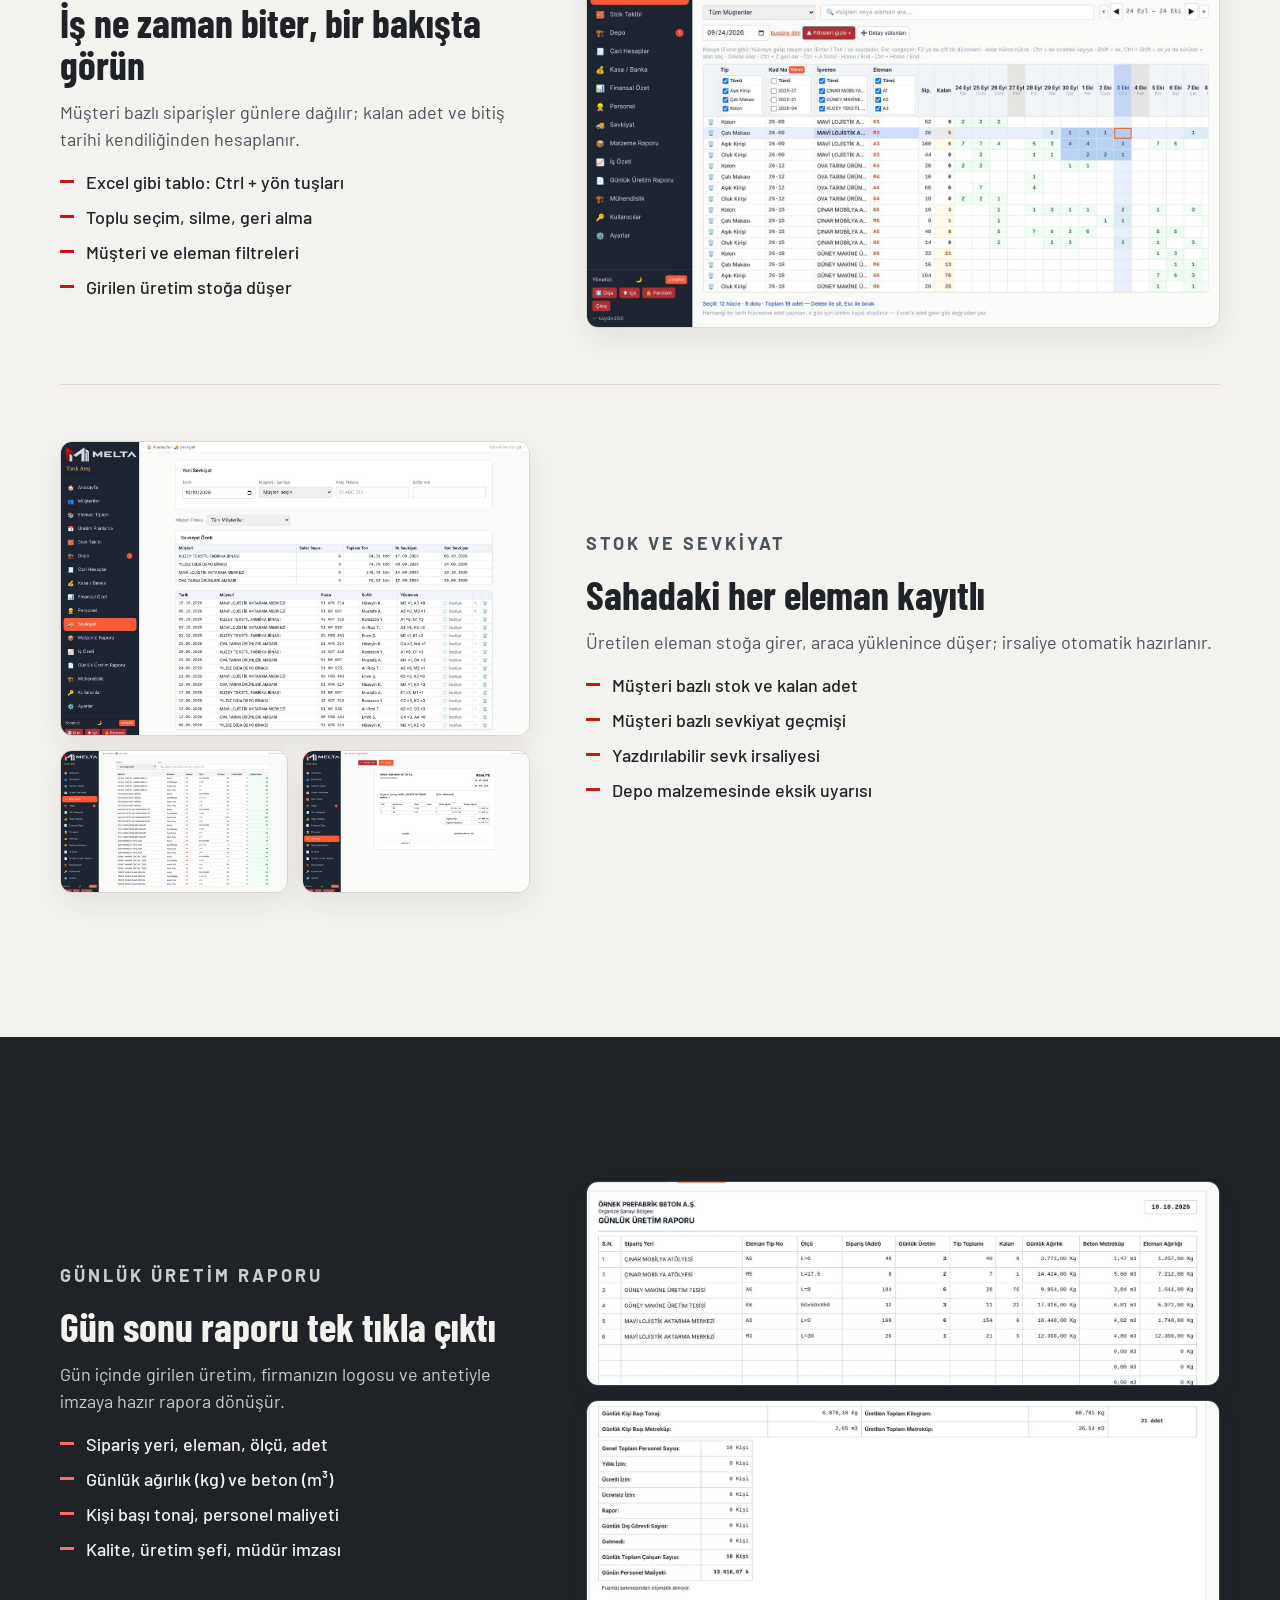
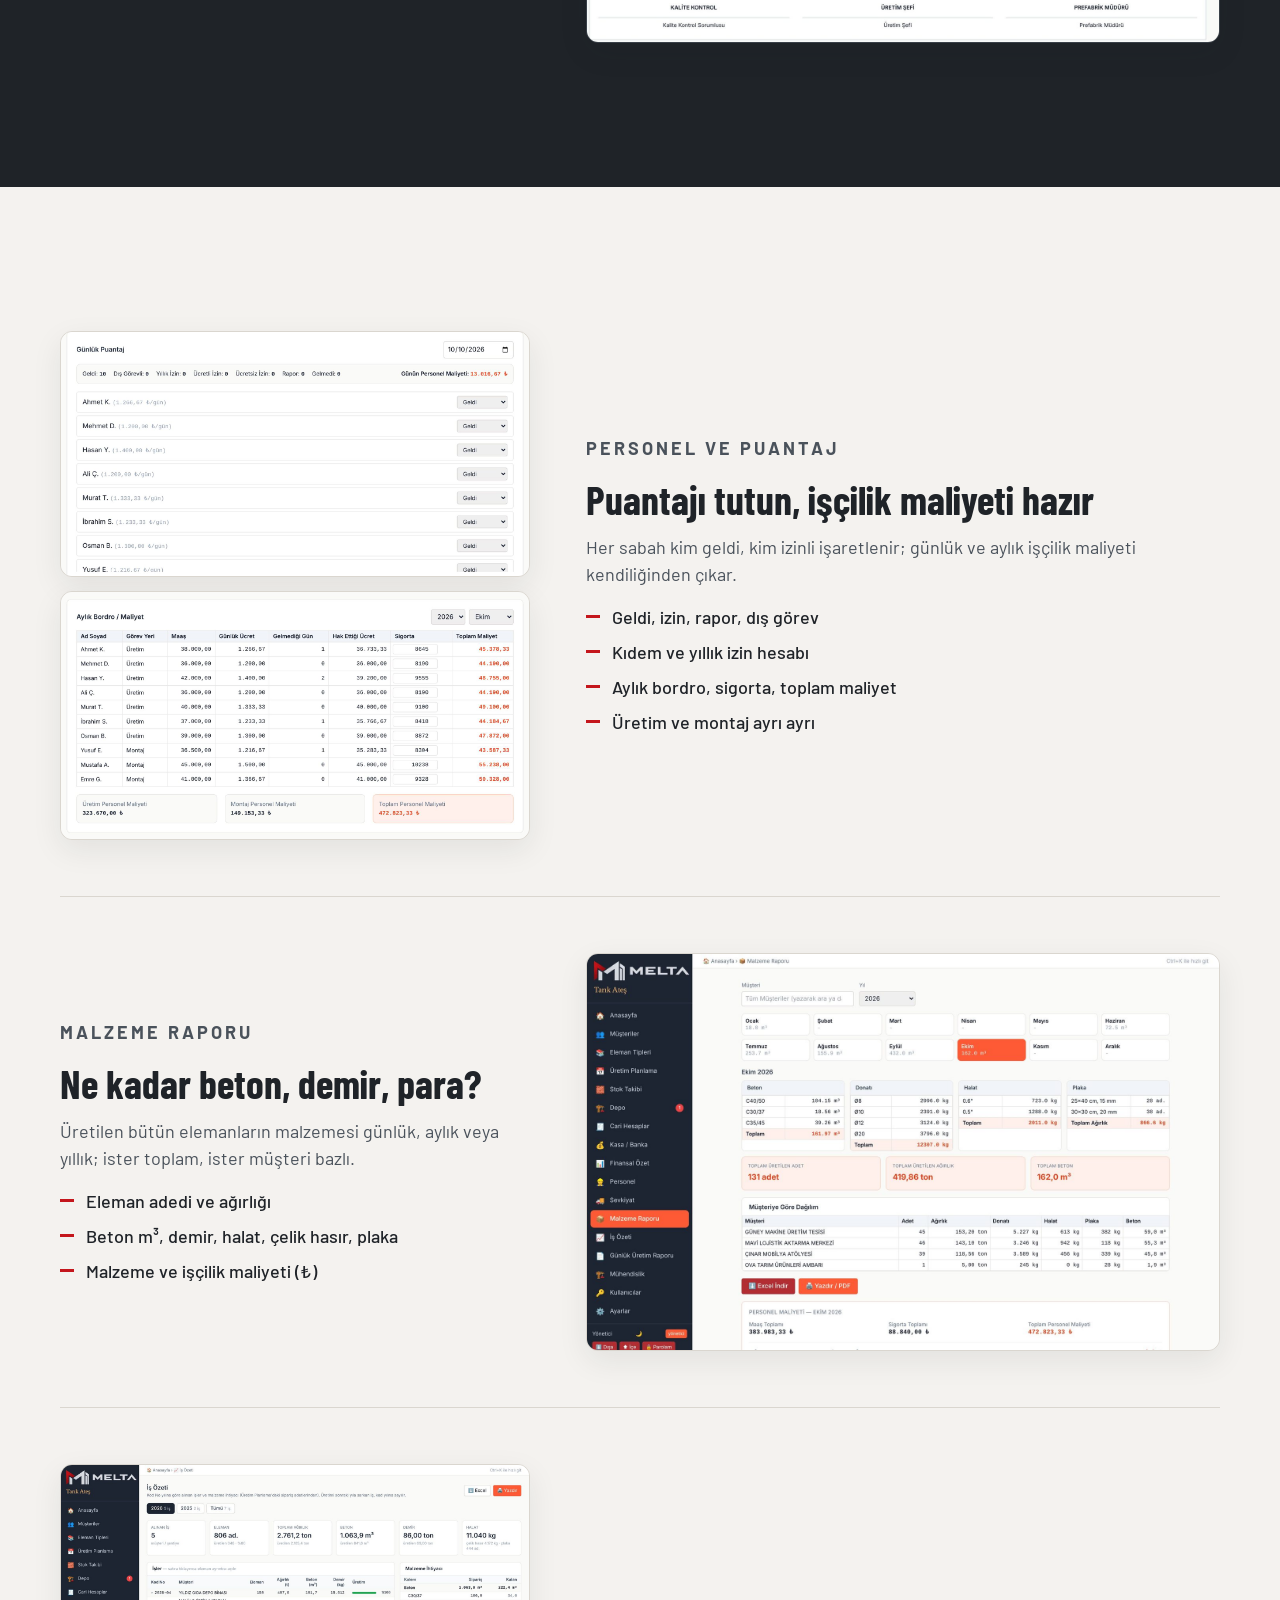
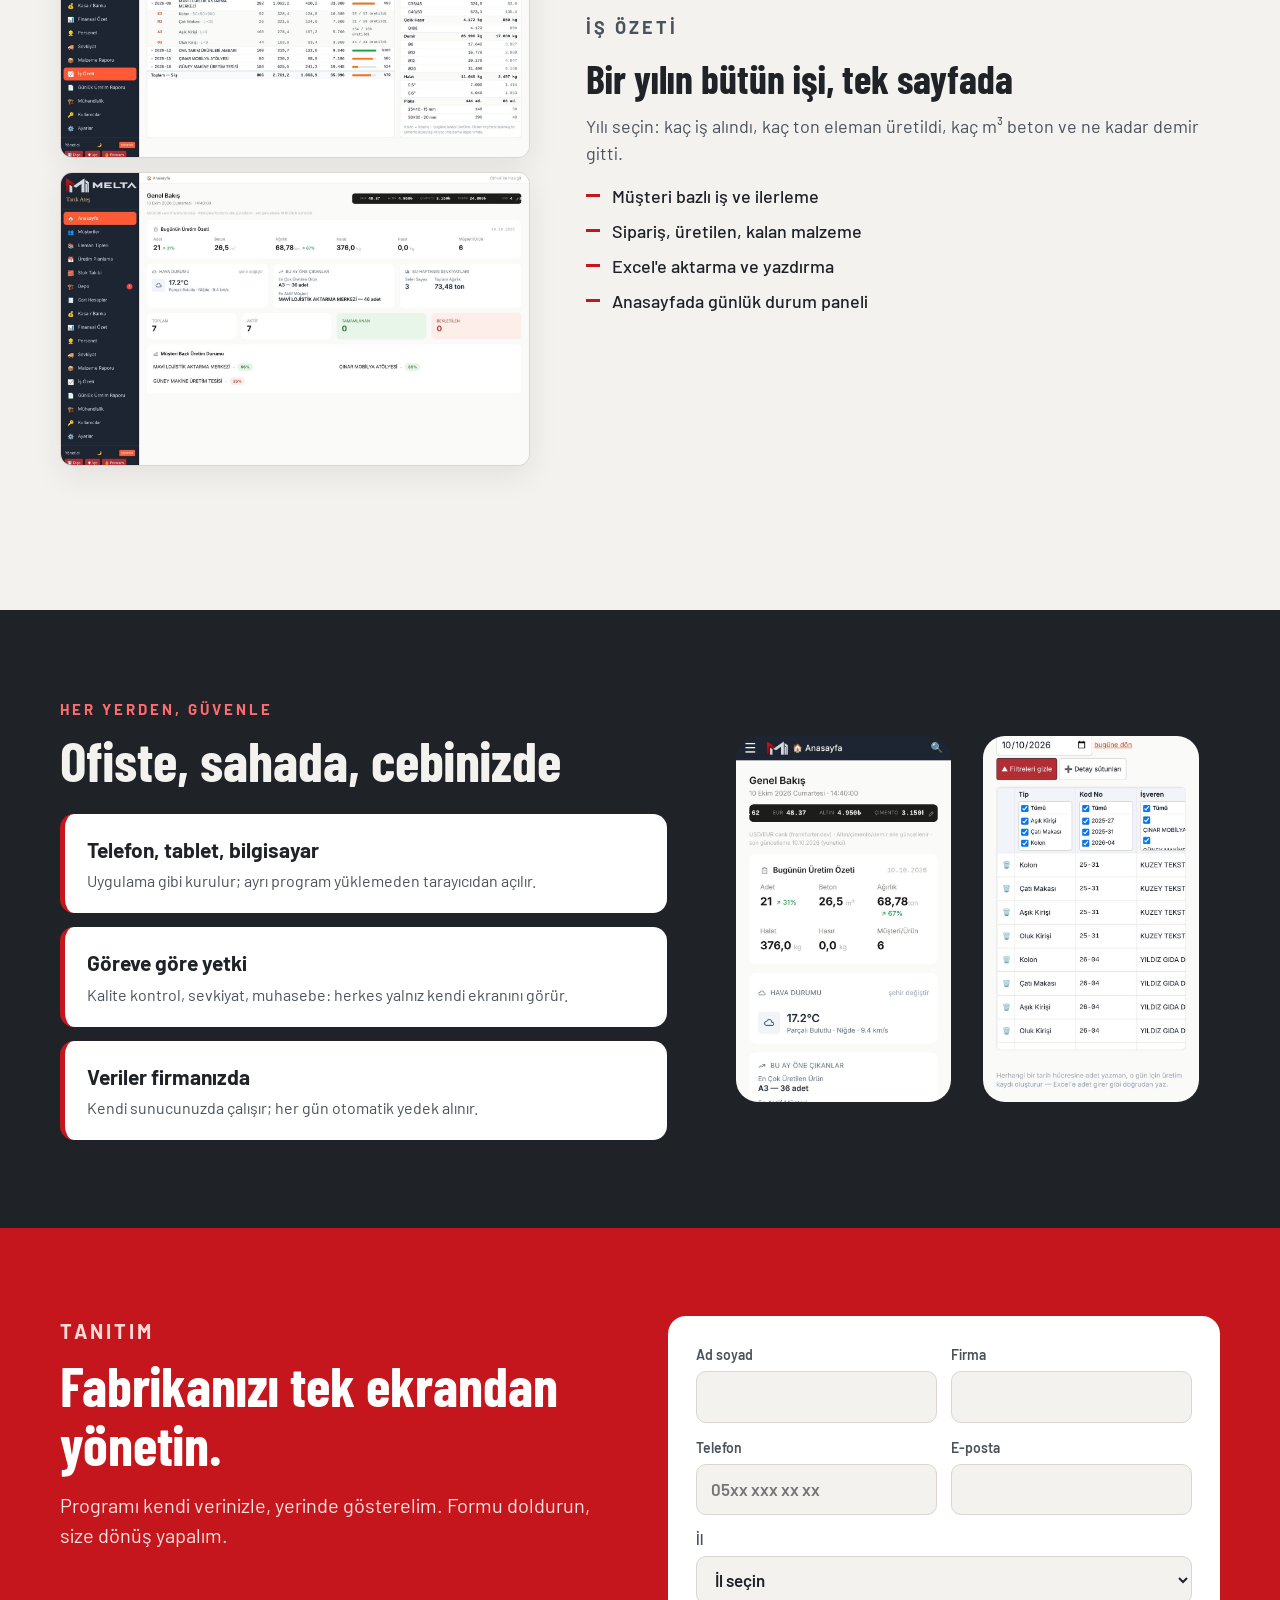
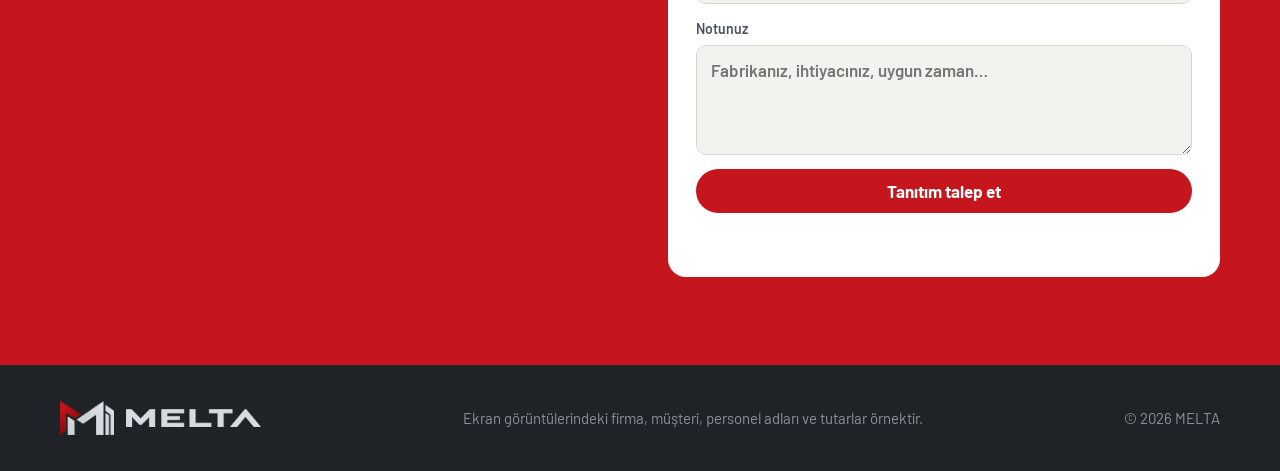
==== commit 200246c2: "Add files via upload" ====
--- a/index.html
+++ b/index.html
@@ -5,7 +5,7 @@
 <meta name="viewport" content="width=device-width, initial-scale=1, viewport-fit=cover">
 <title>MELTA · Prefabrik Beton Yönetim Programı</title>
 <meta name="description" content="MELTA: prefabrik beton üreticileri için projeden statik hesaba, müşteriden cariye, üretim planlamadan sevkiyata uçtan uca yönetim programı.">
-<link rel="icon" href="gorseller/favicon.png">
+<link rel="icon" href="favicon.png">
 <link rel="preconnect" href="https://fonts.googleapis.com">
 <link rel="preconnect" href="https://fonts.gstatic.com" crossorigin>
 <link href="https://fonts.googleapis.com/css2?family=Barlow:wght@400;500;600;700&family=Barlow+Condensed:wght@600;700&display=swap" rel="stylesheet">
@@ -106,7 +106,7 @@
 <body>
 <header class="ust">
  <div class="kap">
-  <a class="marka" href="#"><img class="i" src="gorseller/melta-isaret-acik.png" alt=""><img class="y" src="gorseller/melta-yazi-acik.png" alt="MELTA"></a>
+  <a class="marka" href="#"><img class="i" src="melta-isaret-acik.png" alt=""><img class="y" src="melta-yazi-acik.png" alt="MELTA"></a>
   <nav>
    <a href="#akis">Nasıl çalışır</a>
    <a href="#moduller">Modüller</a>
@@ -124,7 +124,7 @@
    <a class="dugme" href="#tanitim">Tanıtım talep et</a>
    <div class="etiketler"><span>Mühendislik</span><span>Üretim</span><span>Finans</span><span>Raporlama</span></div>
   </div>
-  <div class="gorsel"><img src="gorseller/planlama.jpg" alt="MELTA üretim planlama ekranı"></div>
+  <div class="gorsel"><img src="planlama.jpg" alt="MELTA üretim planlama ekranı"></div>
  </div>
 </section>
 
@@ -160,7 +160,7 @@
     <p>Aksları girin; kolon, oluk, makas ve aşıklar 3D modelde anında oluşur.</p>
     <ul><li>Statik hesap raporu, tek tıkla PDF</li><li>Kar, çatı ve deprem yükleri</li><li>TS 500 · TBDY 2018 · TS 498</li><li>Uygulama projesine temel</li></ul>
    </div>
-   <div class="gorseller"><img src="gorseller/muh-3d.jpg" alt="3D yapı modeli" loading="lazy"><img src="gorseller/hesap-raporu.jpg" alt="Statik hesap raporu" loading="lazy"></div>
+   <div class="gorseller"><img src="muh-3d.jpg" alt="3D yapı modeli" loading="lazy"><img src="hesap-raporu.jpg" alt="Statik hesap raporu" loading="lazy"></div>
   </div>
  </div>
 </section>
@@ -174,7 +174,7 @@
     <p>Anlaşma imzalandığı an müşteri kaydı ve cari hesabı açılır; siparişler, ödemeler ve bakiye tek yerde.</p>
     <ul><li>Müşteri bazlı eleman siparişleri</li><li>Satış faturası, hakediş, tahsilat</li><li>Kasa, banka, çek ve senet</li><li>Tedarikçi borçları ve net bakiye</li></ul>
    </div>
-   <div class="gorseller iki"><img src="gorseller/cari-kart.jpg" alt="Cari hesaplar" loading="lazy"><img src="gorseller/cari-hareket.jpg" alt="Cari hareketleri" loading="lazy"></div>
+   <div class="gorseller iki"><img src="cari-kart.jpg" alt="Cari hesaplar" loading="lazy"><img src="cari-hareket.jpg" alt="Cari hareketleri" loading="lazy"></div>
   </div>
 
   <div class="modul">
@@ -184,7 +184,7 @@
     <p>Müşteri bazlı siparişler günlere dağılır; kalan adet ve bitiş tarihi kendiliğinden hesaplanır.</p>
     <ul><li>Excel gibi tablo: Ctrl + yön tuşları</li><li>Toplu seçim, silme, geri alma</li><li>Müşteri ve eleman filtreleri</li><li>Girilen üretim stoğa düşer</li></ul>
    </div>
-   <div class="gorseller"><img src="gorseller/planlama.jpg" alt="Üretim planlama" loading="lazy"></div>
+   <div class="gorseller"><img src="planlama.jpg" alt="Üretim planlama" loading="lazy"></div>
   </div>
 
   <div class="modul ters">
@@ -194,7 +194,7 @@
     <p>Üretilen eleman stoğa girer, araca yüklenince düşer; irsaliye otomatik hazırlanır.</p>
     <ul><li>Müşteri bazlı stok ve kalan adet</li><li>Müşteri bazlı sevkiyat geçmişi</li><li>Yazdırılabilir sevk irsaliyesi</li><li>Depo malzemesinde eksik uyarısı</li></ul>
    </div>
-   <div class="gorseller"><img src="gorseller/sevkiyat.jpg" alt="Sevkiyat" loading="lazy"><div class="gorseller iki"><img src="gorseller/stok.jpg" alt="Stok takibi" loading="lazy"><img src="gorseller/irsaliye.jpg" alt="Sevk irsaliyesi" loading="lazy"></div></div>
+   <div class="gorseller"><img src="sevkiyat.jpg" alt="Sevkiyat" loading="lazy"><div class="gorseller iki"><img src="stok.jpg" alt="Stok takibi" loading="lazy"><img src="irsaliye.jpg" alt="Sevk irsaliyesi" loading="lazy"></div></div>
   </div>
  </div>
 </section>
@@ -208,7 +208,7 @@
     <p>Gün içinde girilen üretim, firmanızın logosu ve antetiyle imzaya hazır rapora dönüşür.</p>
     <ul><li>Sipariş yeri, eleman, ölçü, adet</li><li>Günlük ağırlık (kg) ve beton (m³)</li><li>Kişi başı tonaj, personel maliyeti</li><li>Kalite, üretim şefi, müdür imzası</li></ul>
    </div>
-   <div class="gorseller"><img src="gorseller/gunluk-ust.jpg" alt="Günlük üretim raporu" loading="lazy"><img src="gorseller/gunluk-alt.jpg" alt="Günlük rapor özeti" loading="lazy"></div>
+   <div class="gorseller"><img src="gunluk-ust.jpg" alt="Günlük üretim raporu" loading="lazy"><img src="gunluk-alt.jpg" alt="Günlük rapor özeti" loading="lazy"></div>
   </div>
  </div>
 </section>
@@ -222,7 +222,7 @@
     <p>Her sabah kim geldi, kim izinli işaretlenir; günlük ve aylık işçilik maliyeti kendiliğinden çıkar.</p>
     <ul><li>Geldi, izin, rapor, dış görev</li><li>Kıdem ve yıllık izin hesabı</li><li>Aylık bordro, sigorta, toplam maliyet</li><li>Üretim ve montaj ayrı ayrı</li></ul>
    </div>
-   <div class="gorseller"><img src="gorseller/puantaj.jpg" alt="Günlük puantaj" loading="lazy"><img src="gorseller/bordro.jpg" alt="Aylık bordro" loading="lazy"></div>
+   <div class="gorseller"><img src="puantaj.jpg" alt="Günlük puantaj" loading="lazy"><img src="bordro.jpg" alt="Aylık bordro" loading="lazy"></div>
   </div>
 
   <div class="modul">
@@ -232,7 +232,7 @@
     <p>Üretilen bütün elemanların malzemesi günlük, aylık veya yıllık; ister toplam, ister müşteri bazlı.</p>
     <ul><li>Eleman adedi ve ağırlığı</li><li>Beton m³, demir, halat, çelik hasır, plaka</li><li>Malzeme ve işçilik maliyeti (₺)</li></ul>
    </div>
-   <div class="gorseller"><img src="gorseller/malzeme.jpg" alt="Malzeme raporu" loading="lazy"></div>
+   <div class="gorseller"><img src="malzeme.jpg" alt="Malzeme raporu" loading="lazy"></div>
   </div>
 
   <div class="modul ters">
@@ -242,7 +242,7 @@
     <p>Yılı seçin: kaç iş alındı, kaç ton eleman üretildi, kaç m³ beton ve ne kadar demir gitti.</p>
     <ul><li>Müşteri bazlı iş ve ilerleme</li><li>Sipariş, üretilen, kalan malzeme</li><li>Excel'e aktarma ve yazdırma</li><li>Anasayfada günlük durum paneli</li></ul>
    </div>
-   <div class="gorseller"><img src="gorseller/is-ozeti.jpg" alt="İş özeti" loading="lazy"><img src="gorseller/anasayfa.jpg" alt="Anasayfa paneli" loading="lazy"></div>
+   <div class="gorseller"><img src="is-ozeti.jpg" alt="İş özeti" loading="lazy"><img src="anasayfa.jpg" alt="Anasayfa paneli" loading="lazy"></div>
   </div>
  </div>
 </section>
@@ -258,7 +258,7 @@
     <div class="kart"><h3>Veriler firmanızda</h3><p>Kendi sunucunuzda çalışır; her gün otomatik yedek alınır.</p></div>
    </div>
   </div>
-  <div class="telefonlar"><img src="gorseller/tel1.jpg" alt="Telefonda MELTA" loading="lazy"><img src="gorseller/tel2.jpg" alt="Telefonda MELTA" loading="lazy"></div>
+  <div class="telefonlar"><img src="tel1.jpg" alt="Telefonda MELTA" loading="lazy"><img src="tel2.jpg" alt="Telefonda MELTA" loading="lazy"></div>
  </div>
 </section>
 
@@ -291,7 +291,7 @@
 
 <footer>
  <div class="kap">
-  <a class="marka" href="#"><img class="i" src="gorseller/melta-isaret-acik.png" alt=""><img class="y" src="gorseller/melta-yazi-acik.png" alt="MELTA"></a>
+  <a class="marka" href="#"><img class="i" src="melta-isaret-acik.png" alt=""><img class="y" src="melta-yazi-acik.png" alt="MELTA"></a>
   <span>Ekran görüntülerindeki firma, müşteri, personel adları ve tutarlar örnektir.</span>
   <span>© <span id="yil">2026</span> MELTA</span>
  </div>
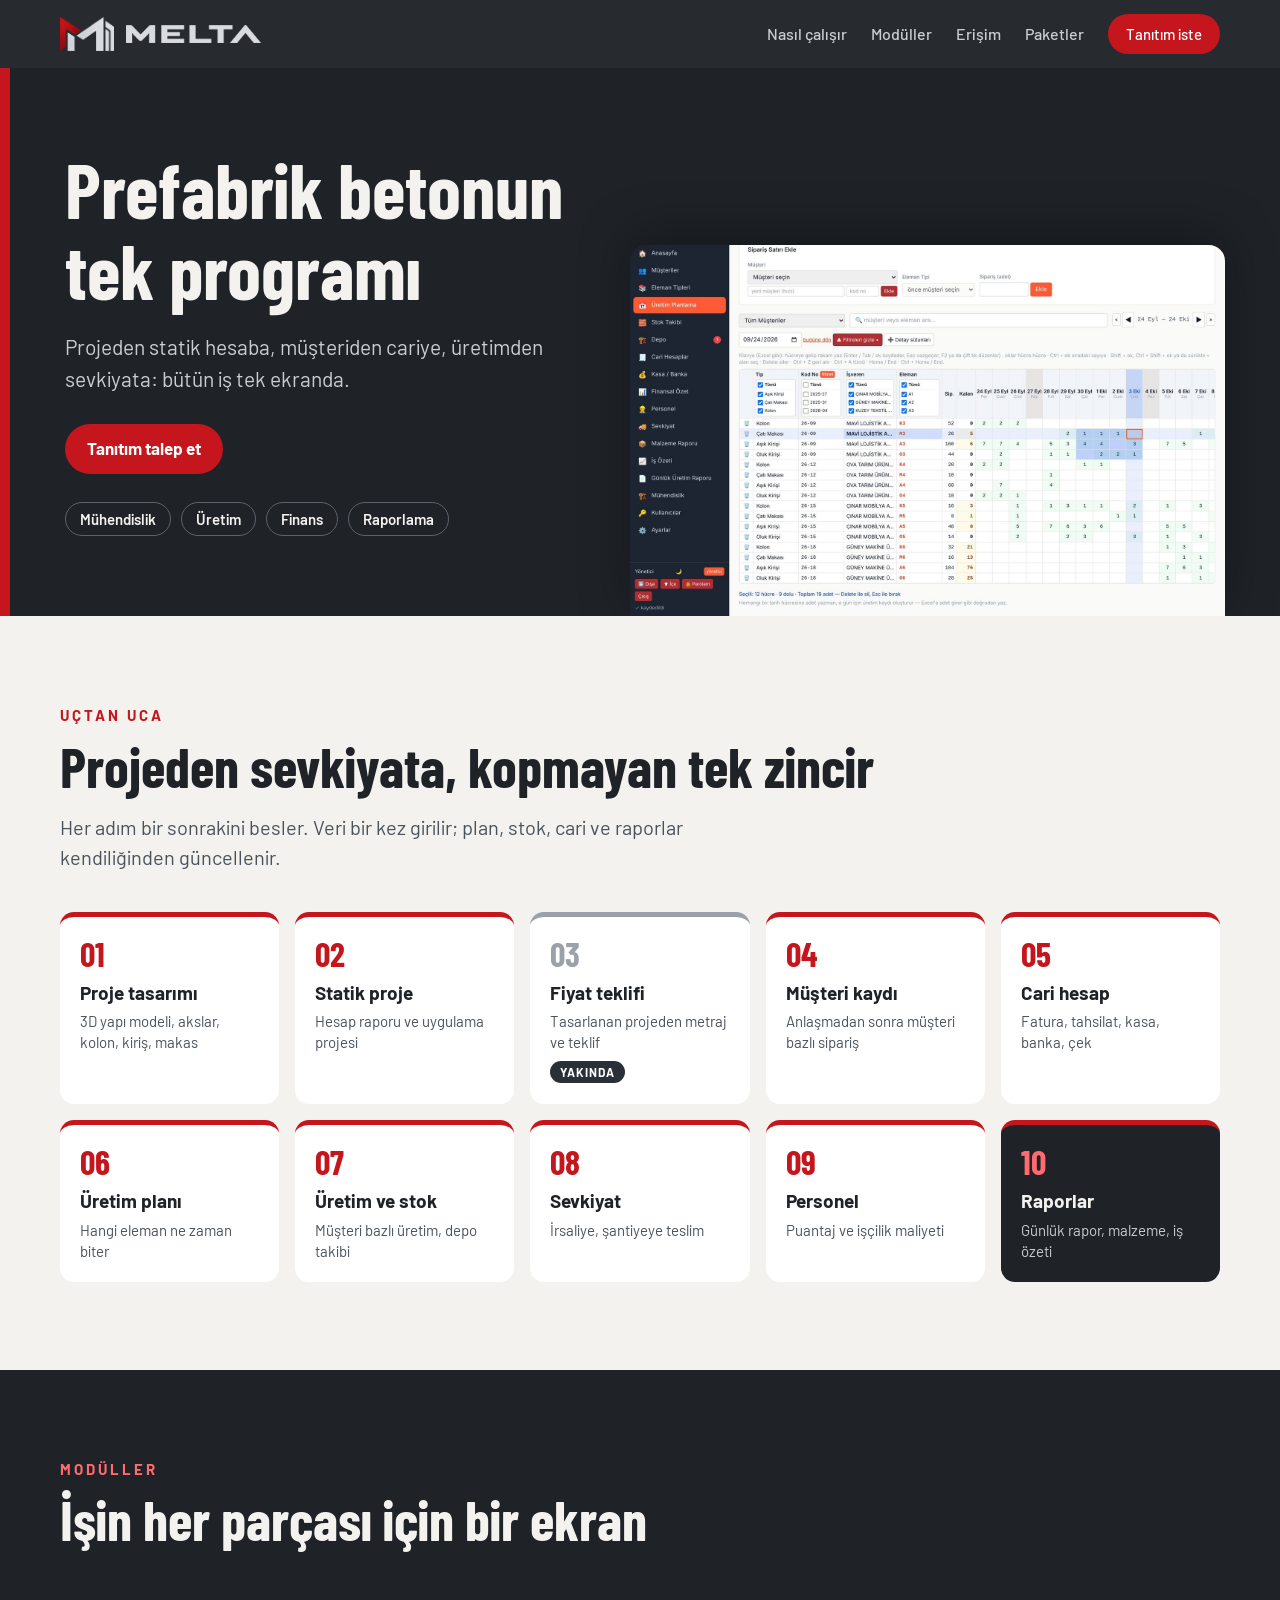
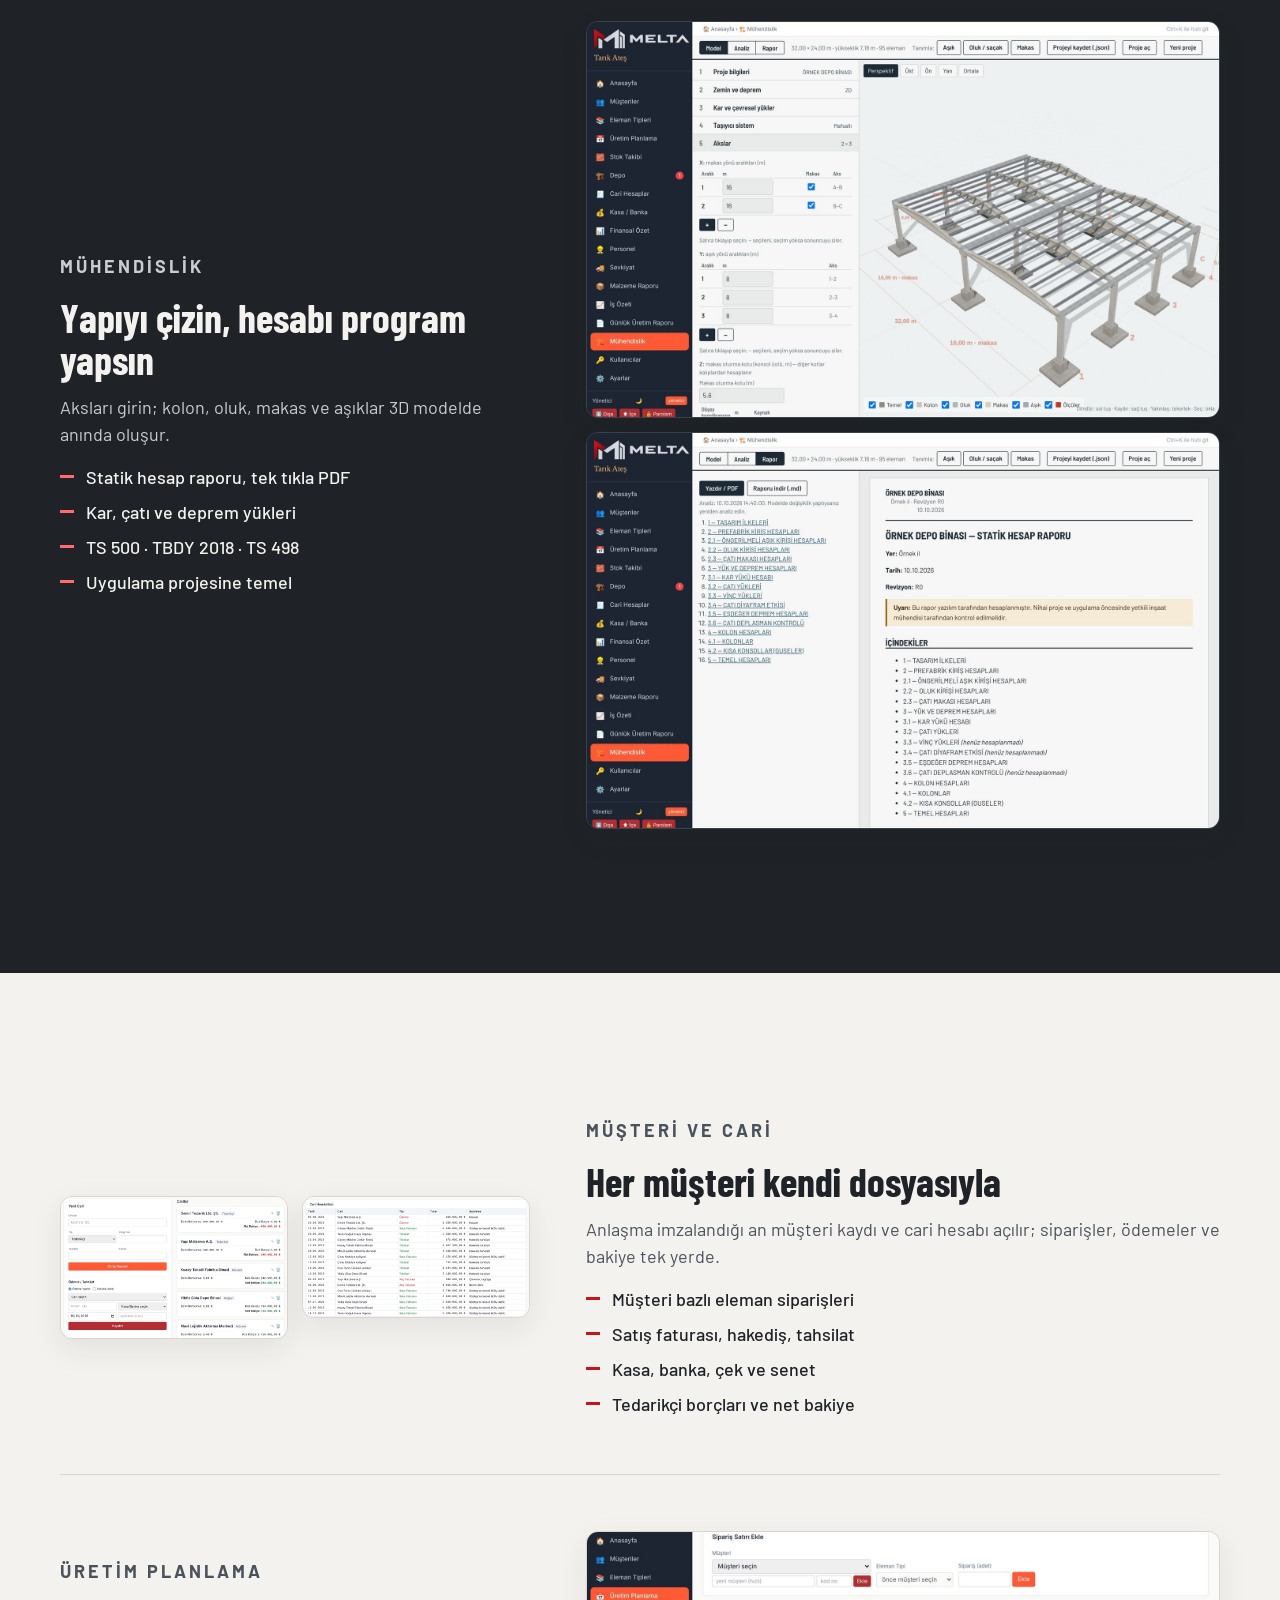
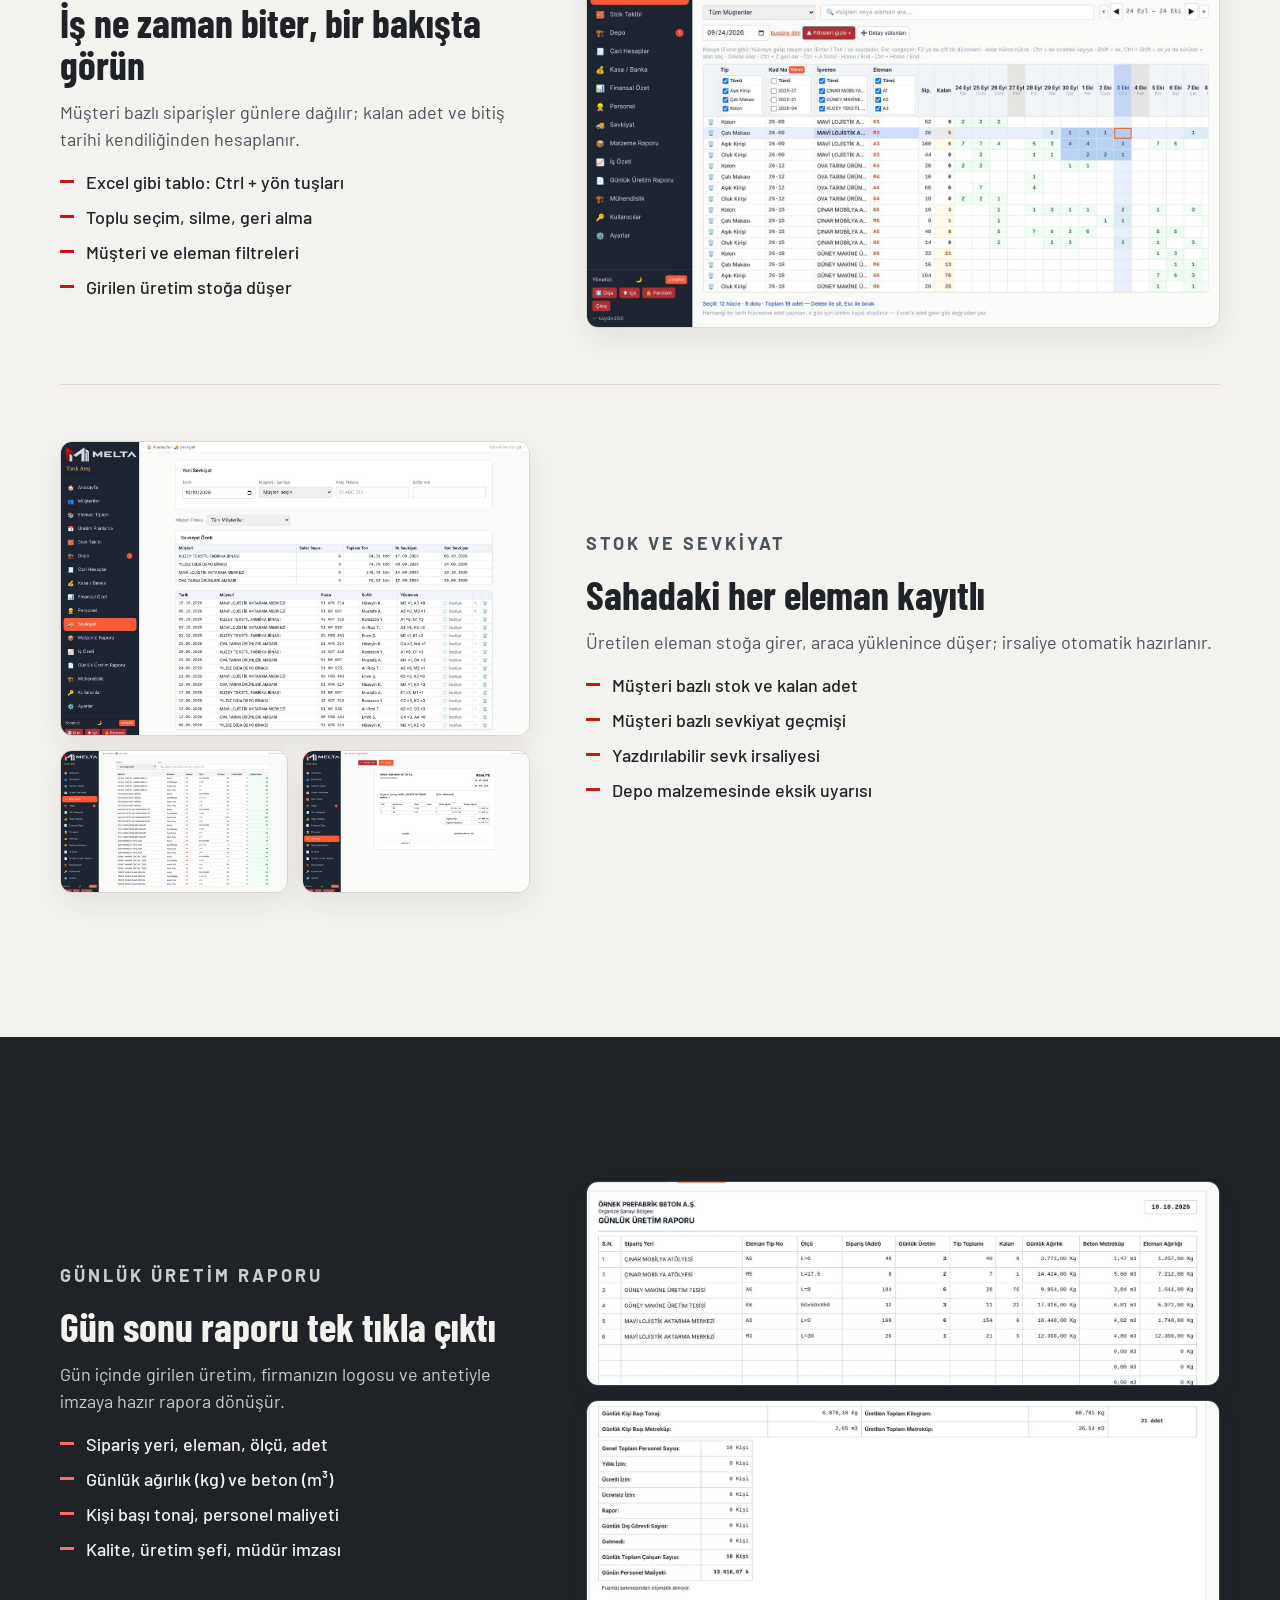
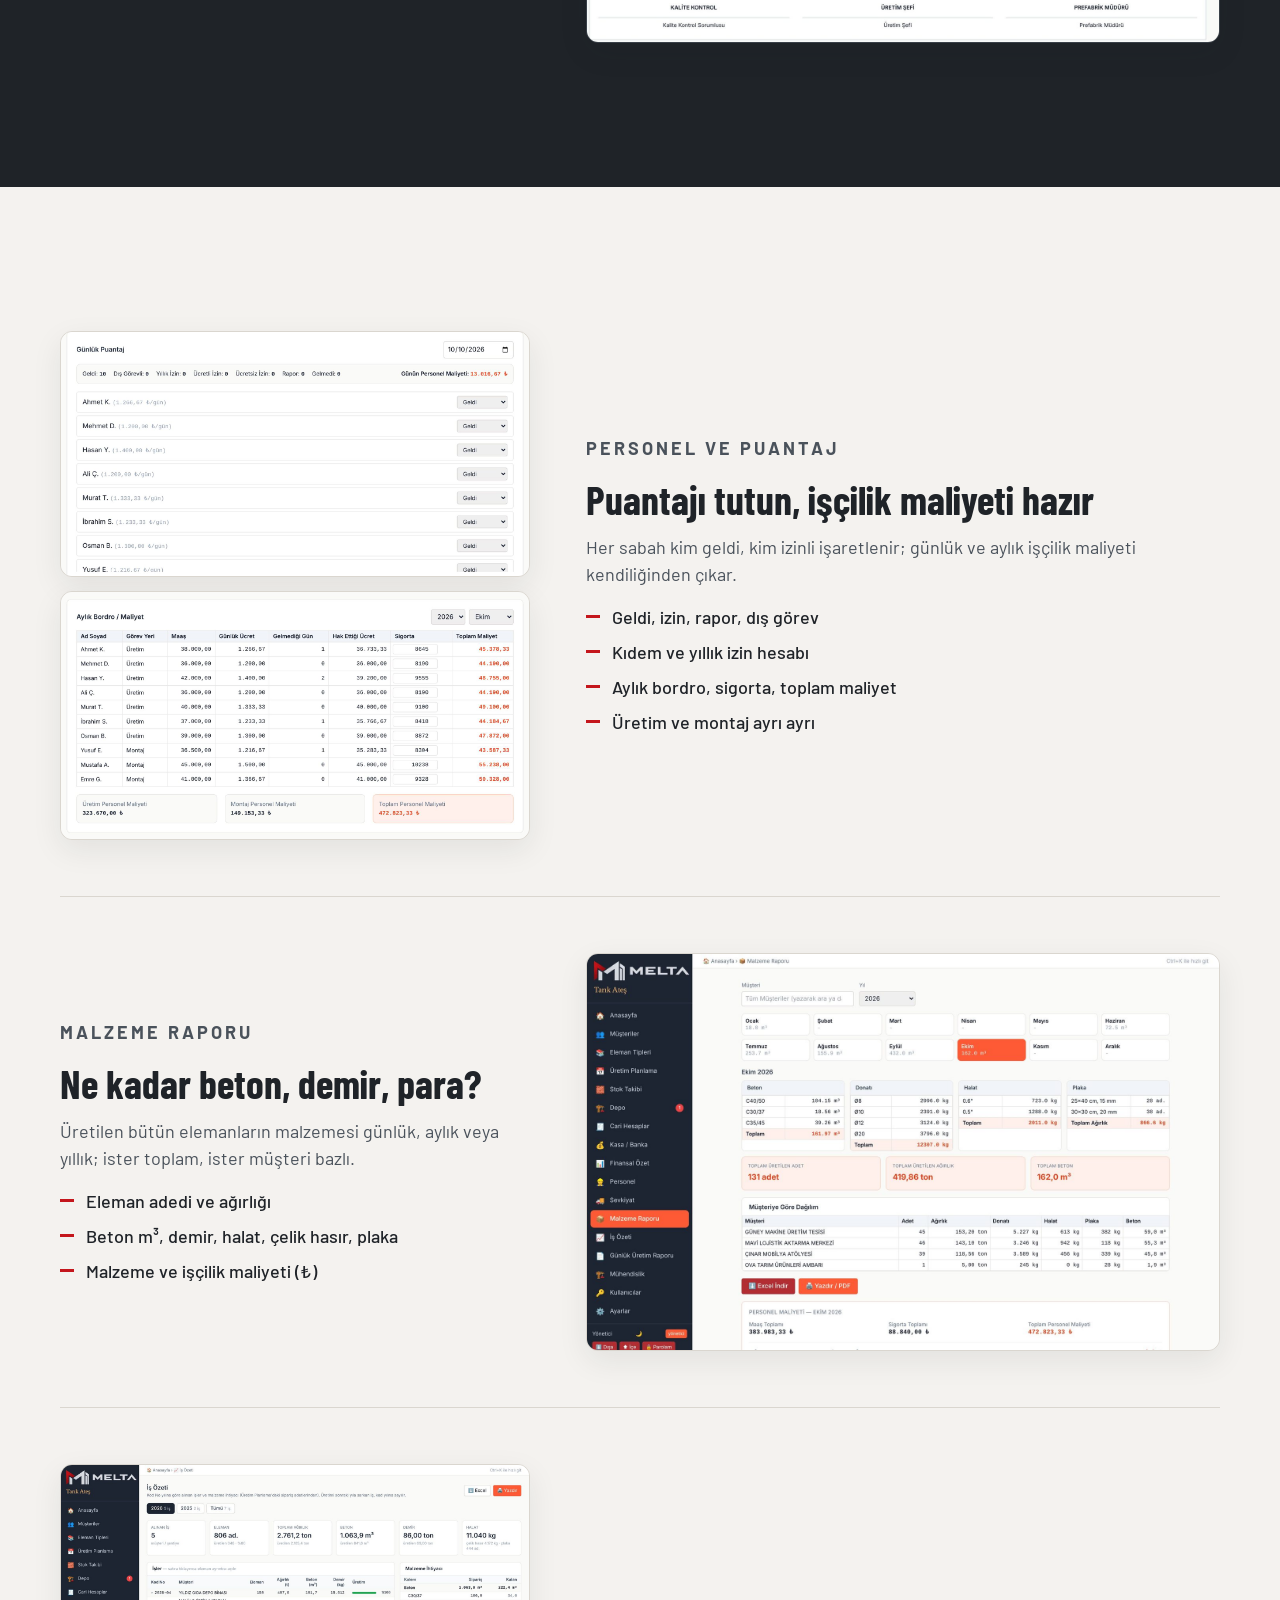
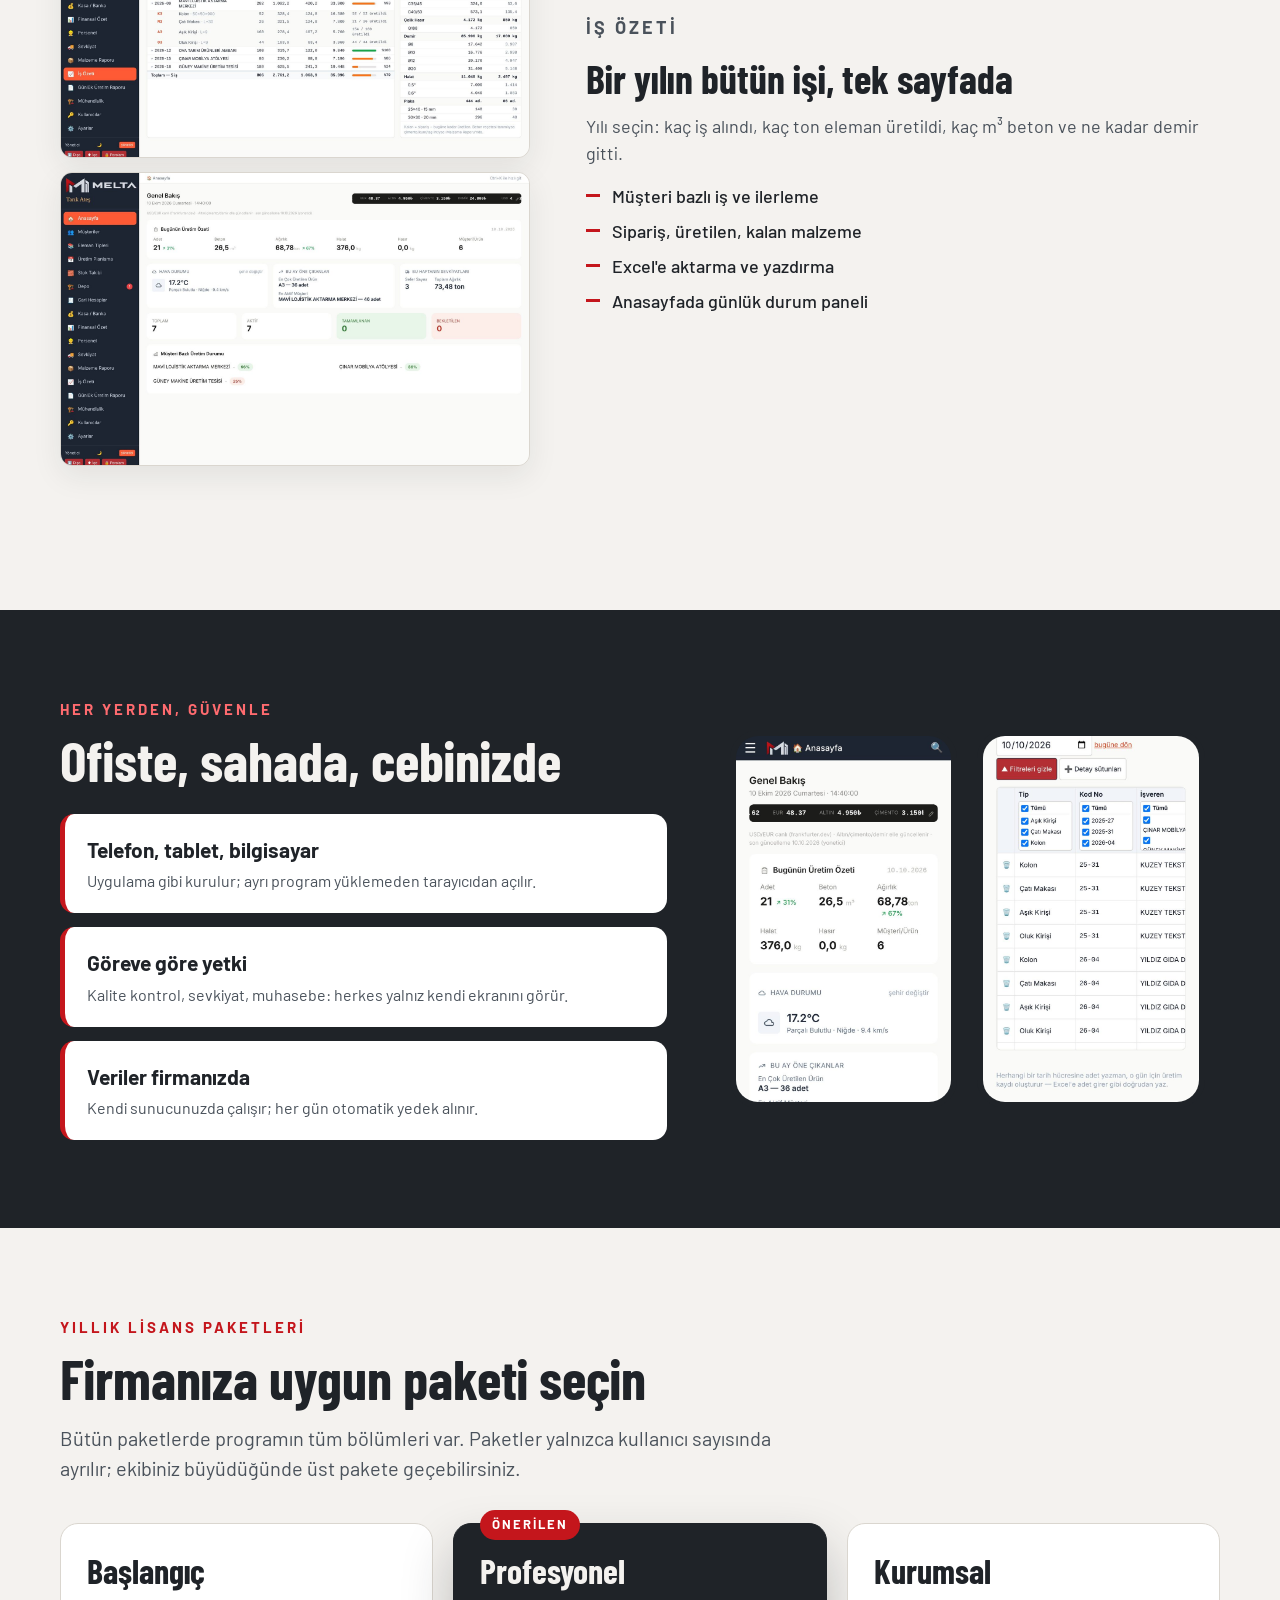
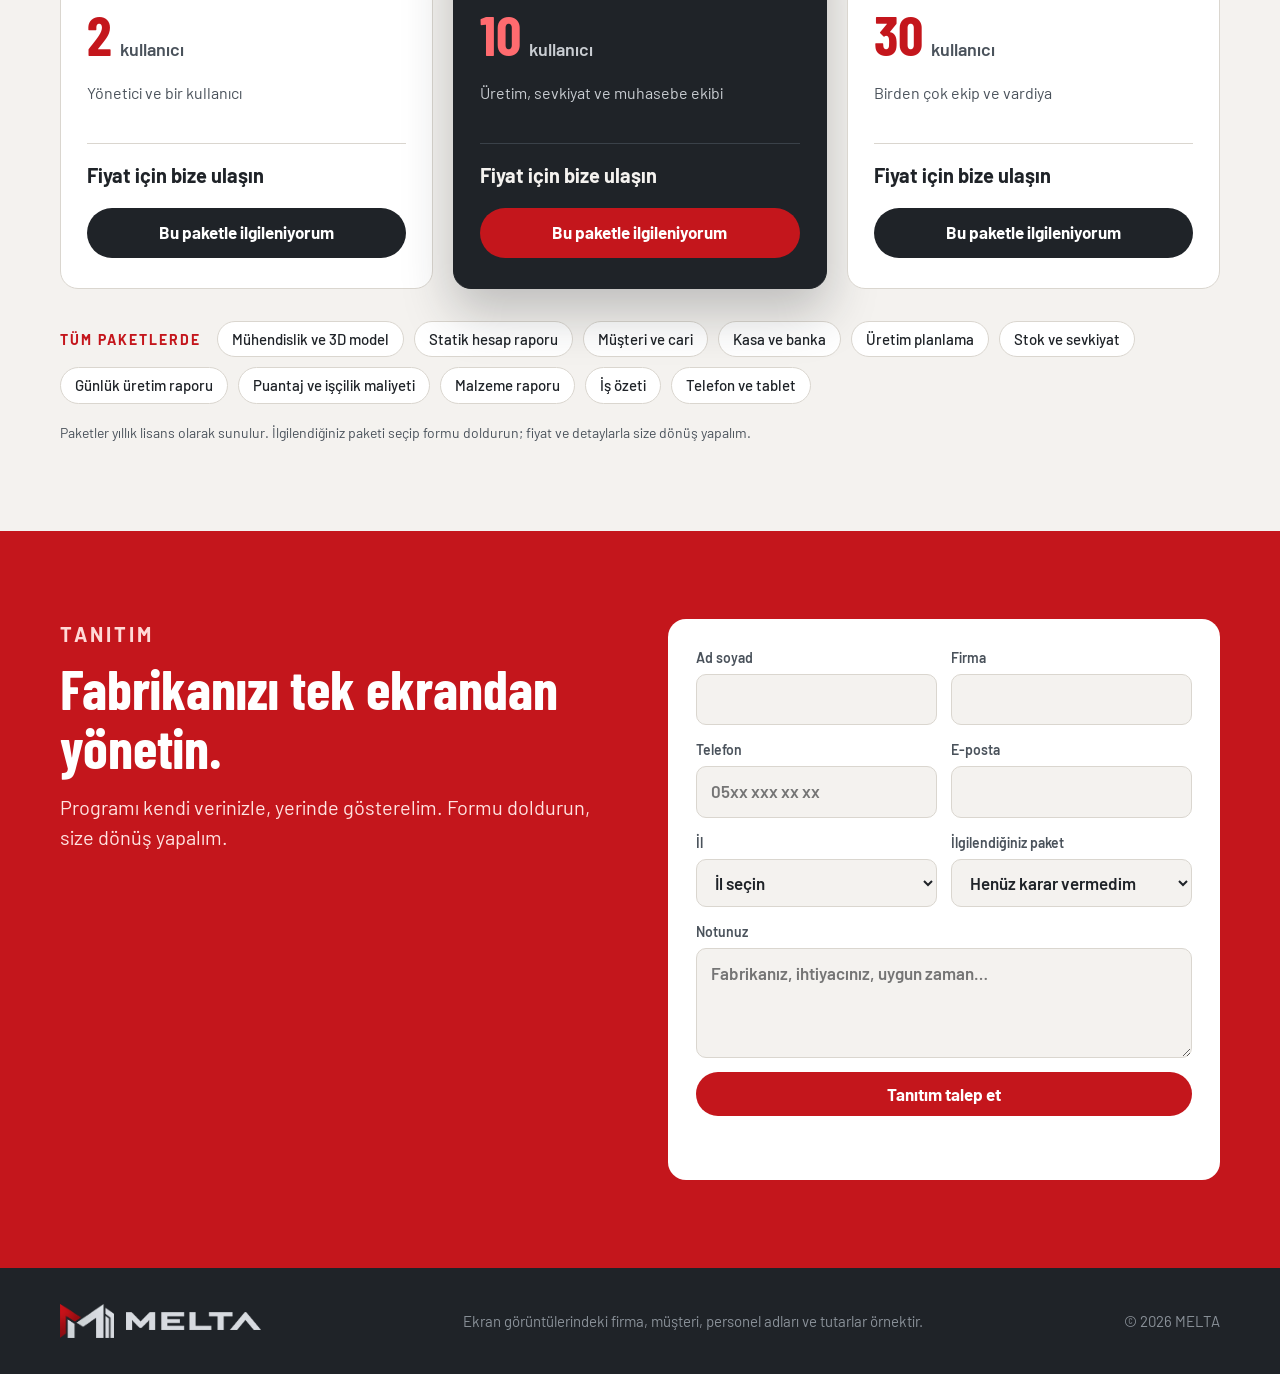
==== commit ff58ca87: "Add files via upload" ====
--- a/index.html
+++ b/index.html
@@ -101,6 +101,29 @@
 select:focus{outline:2px solid var(--kirmizi);border-color:transparent}
 .dugme:focus-visible{outline:3px solid #fff;outline-offset:2px}
 @media (prefers-reduced-motion:reduce){html{scroll-behavior:auto}}
+.paketler{display:grid;grid-template-columns:repeat(3,1fr);gap:20px;align-items:stretch}
+.paket{background:var(--beyaz);border:1px solid var(--cizgi);border-radius:18px;padding:30px 26px;display:flex;flex-direction:column;gap:18px;position:relative}
+.paket.one{background:var(--koyu);color:var(--acik);border-color:var(--koyu);box-shadow:0 24px 50px rgba(31,35,40,.25)}
+.paket .rozet2{position:absolute;top:-14px;left:26px;background:var(--kirmizi);color:#fff;font-size:13px;font-weight:700;letter-spacing:2px;padding:5px 12px;border-radius:999px}
+.paket h3{font-family:"Barlow Condensed",Arial,sans-serif;font-size:34px;line-height:1}
+.paket .kisi2{display:flex;align-items:baseline;gap:8px}
+.paket .kisi2 b{font-family:"Barlow Condensed",Arial,sans-serif;font-size:56px;line-height:1;color:var(--kirmizi)}
+.paket.one .kisi2 b{color:var(--kirmizi-acik)}
+.paket .kisi2 span{font-weight:600;color:var(--gri)}
+.paket.one .kisi2 span,.paket.one .aciklama2,.paket.one .kdv{color:var(--gri2)}
+.paket .aciklama2{color:var(--gri);font-size:16px;min-height:44px}
+.paket .tutar{font-family:"Barlow Condensed",Arial,sans-serif;font-size:46px;font-weight:700;line-height:1;font-variant-numeric:tabular-nums}
+.paket .kdv{font-size:14px;color:var(--gri);margin-top:6px}
+.paket .fiyat-sor{font-size:20px;font-weight:700;border-top:1px solid var(--cizgi);padding-top:16px}
+.paket.one .fiyat-sor{border-top-color:#3A4149}
+.paket .dugme{margin-top:auto;text-align:center}
+.paket:not(.one) .dugme{background:var(--koyu)}
+.paket:not(.one) .dugme:hover{background:#000}
+.dahil-liste{margin-top:32px;display:flex;flex-wrap:wrap;gap:10px;align-items:center}
+.dahil-liste b{font-size:14px;letter-spacing:2px;color:var(--kirmizi);margin-right:6px}
+.dahil-liste span{background:var(--beyaz);border:1px solid var(--cizgi);border-radius:999px;padding:6px 14px;font-size:15px;font-weight:500}
+.fiyat-not{margin-top:18px;font-size:14px;color:var(--gri)}
+@media (max-width:900px){.paketler{grid-template-columns:1fr;gap:26px}.paket .aciklama2{min-height:0}}
 </style>
 </head>
 <body>
@@ -111,6 +134,7 @@
    <a href="#akis">Nasıl çalışır</a>
    <a href="#moduller">Modüller</a>
    <a href="#erisim">Erişim</a>
+   <a href="#paketler">Paketler</a>
    <a class="dugme" href="#tanitim">Tanıtım iste</a>
   </nav>
  </div>
@@ -263,6 +287,40 @@
 </section>
 
 
+<section class="bolum" id="paketler">
+ <div class="kap">
+  <p class="ust-baslik">Yıllık lisans paketleri</p>
+  <h2>Firmanıza uygun paketi seçin</h2>
+  <p class="giris">Bütün paketlerde programın tüm bölümleri var. Paketler yalnızca kullanıcı sayısında ayrılır; ekibiniz büyüdüğünde üst pakete geçebilirsiniz.</p>
+  <div class="paketler">
+   <div class="paket">
+    <h3>Başlangıç</h3>
+    <div class="kisi2"><b>2</b><span>kullanıcı</span></div>
+    <p class="aciklama2">Yönetici ve bir kullanıcı</p>
+    <p class="fiyat-sor">Fiyat için bize ulaşın</p>
+    <a class="dugme" href="#tanitim" data-paket="Başlangıç (2 kullanıcı)">Bu paketle ilgileniyorum</a>
+   </div>
+   <div class="paket one">
+    <span class="rozet2">ÖNERİLEN</span>
+    <h3>Profesyonel</h3>
+    <div class="kisi2"><b>10</b><span>kullanıcı</span></div>
+    <p class="aciklama2">Üretim, sevkiyat ve muhasebe ekibi</p>
+    <p class="fiyat-sor">Fiyat için bize ulaşın</p>
+    <a class="dugme" href="#tanitim" data-paket="Profesyonel (10 kullanıcı)">Bu paketle ilgileniyorum</a>
+   </div>
+   <div class="paket">
+    <h3>Kurumsal</h3>
+    <div class="kisi2"><b>30</b><span>kullanıcı</span></div>
+    <p class="aciklama2">Birden çok ekip ve vardiya</p>
+    <p class="fiyat-sor">Fiyat için bize ulaşın</p>
+    <a class="dugme" href="#tanitim" data-paket="Kurumsal (30 kullanıcı)">Bu paketle ilgileniyorum</a>
+   </div>
+  </div>
+  <div class="dahil-liste"><b>TÜM PAKETLERDE</b><span>Mühendislik ve 3D model</span><span>Statik hesap raporu</span><span>Müşteri ve cari</span><span>Kasa ve banka</span><span>Üretim planlama</span><span>Stok ve sevkiyat</span><span>Günlük üretim raporu</span><span>Puantaj ve işçilik maliyeti</span><span>Malzeme raporu</span><span>İş özeti</span><span>Telefon ve tablet</span></div>
+  <p class="fiyat-not">Paketler yıllık lisans olarak sunulur. İlgilendiğiniz paketi seçip formu doldurun; fiyat ve detaylarla size dönüş yapalım.</p>
+ </div>
+</section>
+
 <section class="bolum form-bolum" id="tanitim">
  <div class="kap">
   <div>
@@ -279,7 +337,10 @@
     <label for="f-tel">Telefon<input id="f-tel" name="telefon" type="tel" autocomplete="tel" placeholder="05xx xxx xx xx"></label>
     <label for="f-eposta">E-posta<input id="f-eposta" name="email" type="email" required autocomplete="email"></label>
    </div>
-   <label for="f-il">İl<select id="f-il" name="il"><option value="">İl seçin</option></select></label>
+   <div class="iki-sutun">
+    <label for="f-il">İl<select id="f-il" name="il"><option value="">İl seçin</option></select></label>
+    <label for="f-paket">İlgilendiğiniz paket<select id="f-paket" name="paket"><option value="">Henüz karar vermedim</option><option>Başlangıç (2 kullanıcı)</option><option>Profesyonel (10 kullanıcı)</option><option>Kurumsal (30 kullanıcı)</option></select></label>
+   </div>
    <label for="f-not">Notunuz<textarea id="f-not" name="not" placeholder="Fabrikanız, ihtiyacınız, uygun zaman…"></textarea></label>
    <input class="gizli" type="text" name="_gotcha" tabindex="-1" autocomplete="off">
    <input type="hidden" name="_subject" value="MELTA tanıtım talebi">
@@ -304,6 +365,9 @@
   iller.forEach(function (il) { var o = document.createElement("option"); o.textContent = il; sec.appendChild(o); });
   document.getElementById("yil").textContent = new Date().getFullYear();
 
+  document.querySelectorAll("[data-paket]").forEach(function (a) {
+    a.addEventListener("click", function () { document.getElementById("f-paket").value = a.getAttribute("data-paket"); });
+  });
   var form = document.getElementById("tanitim-formu");
   var durum = document.getElementById("form-durum");
   var dugme = form.querySelector("button");
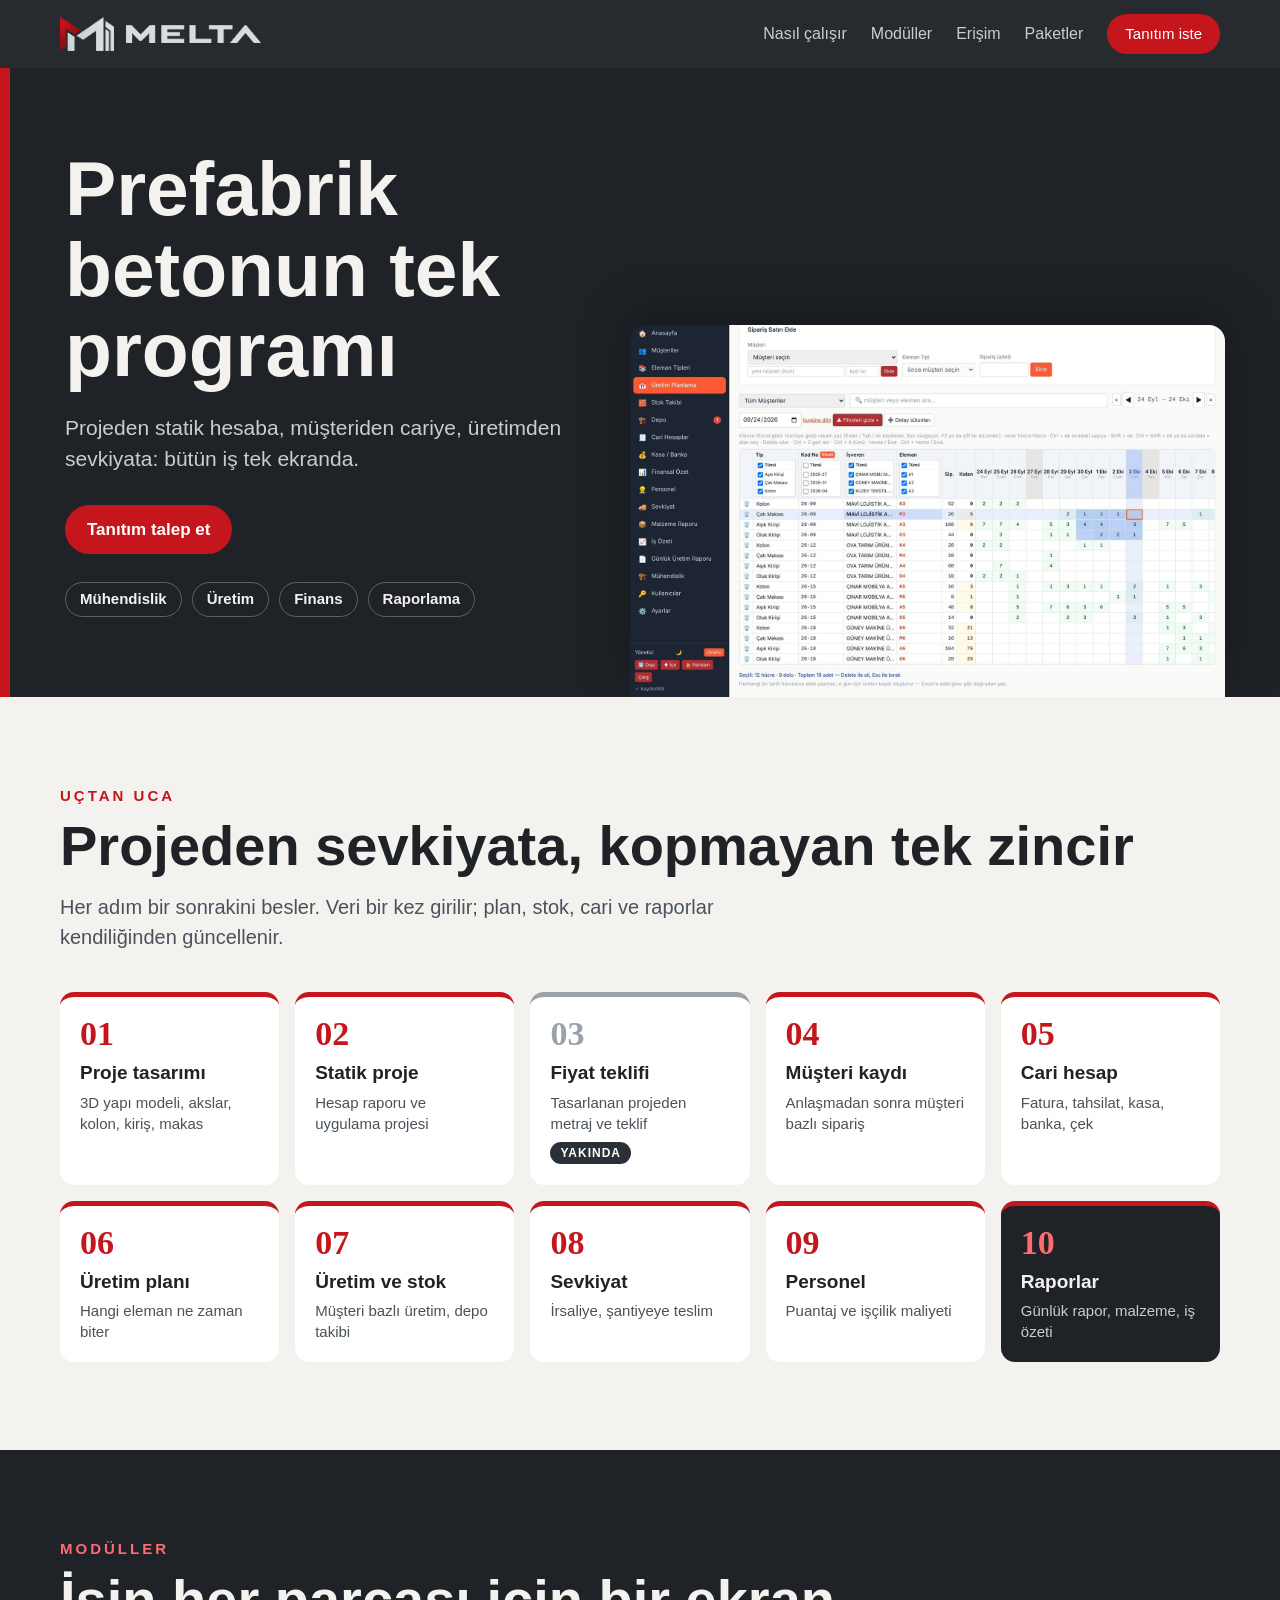
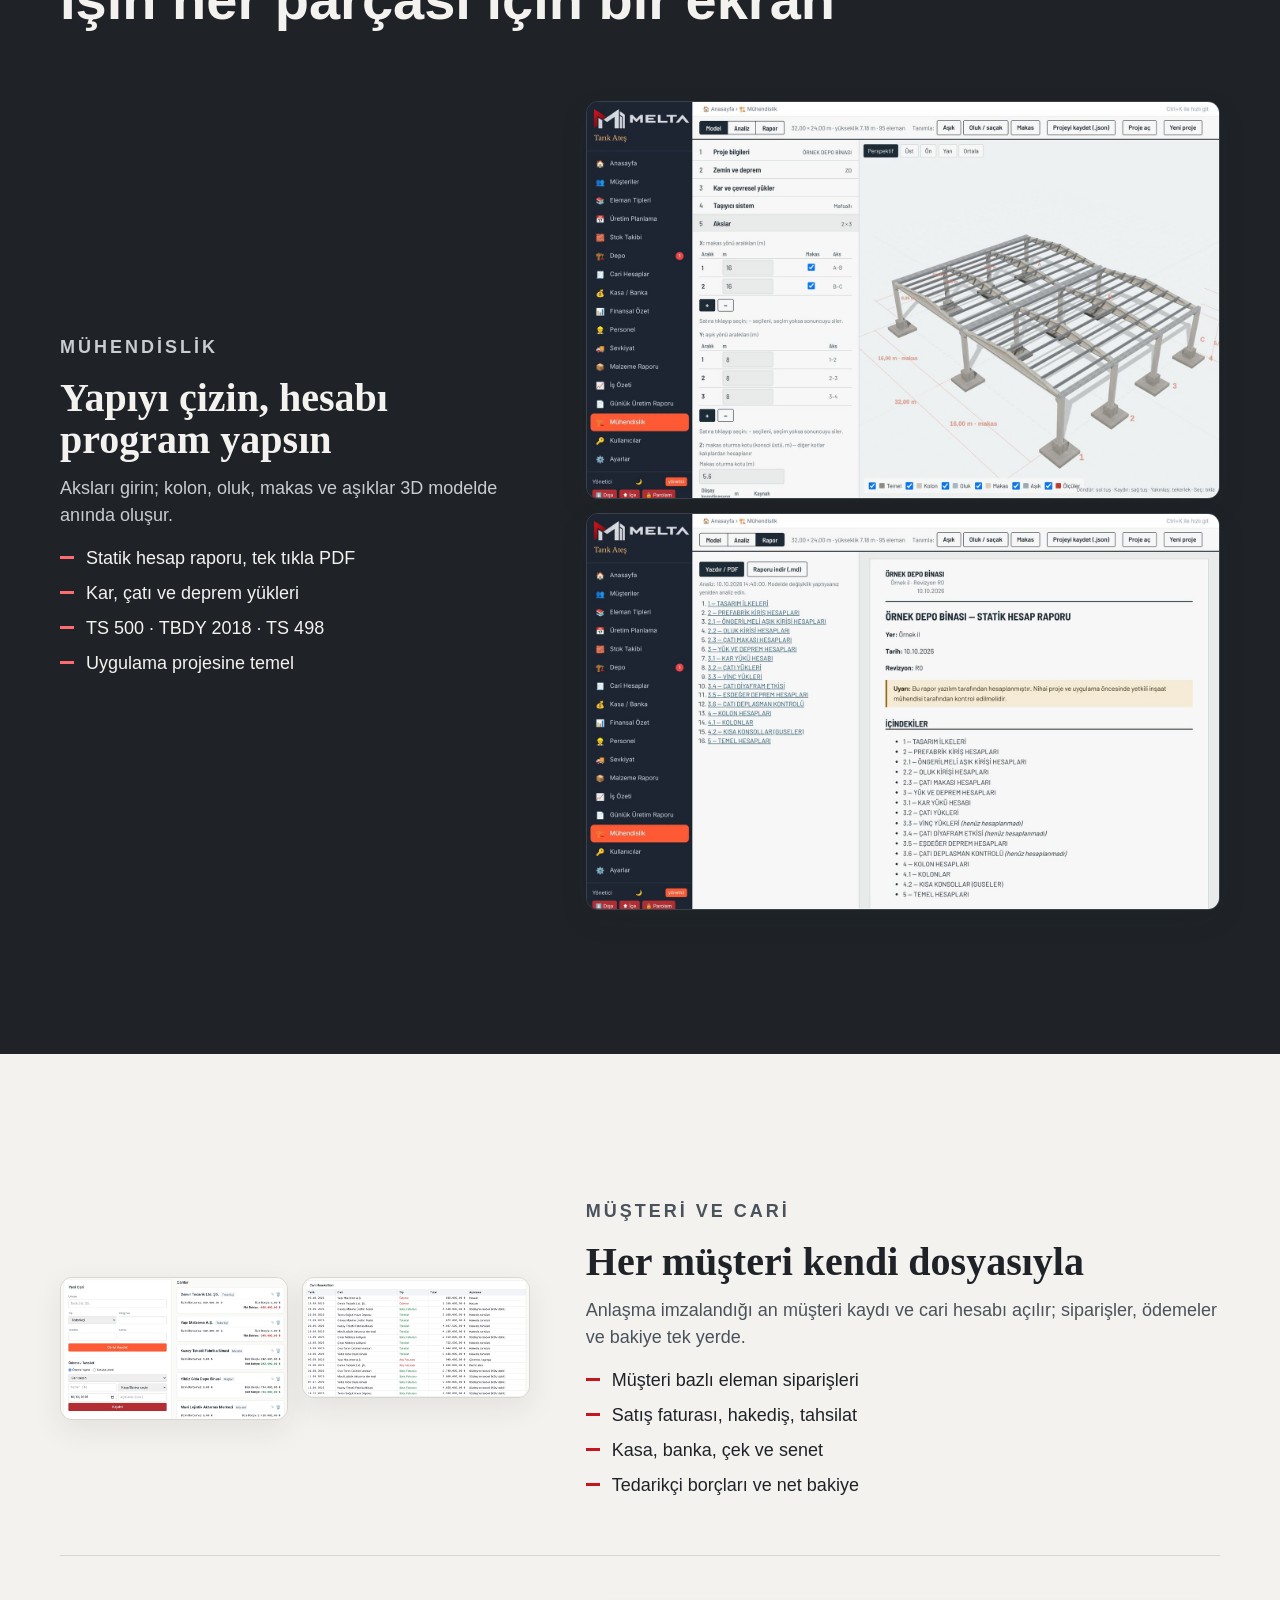
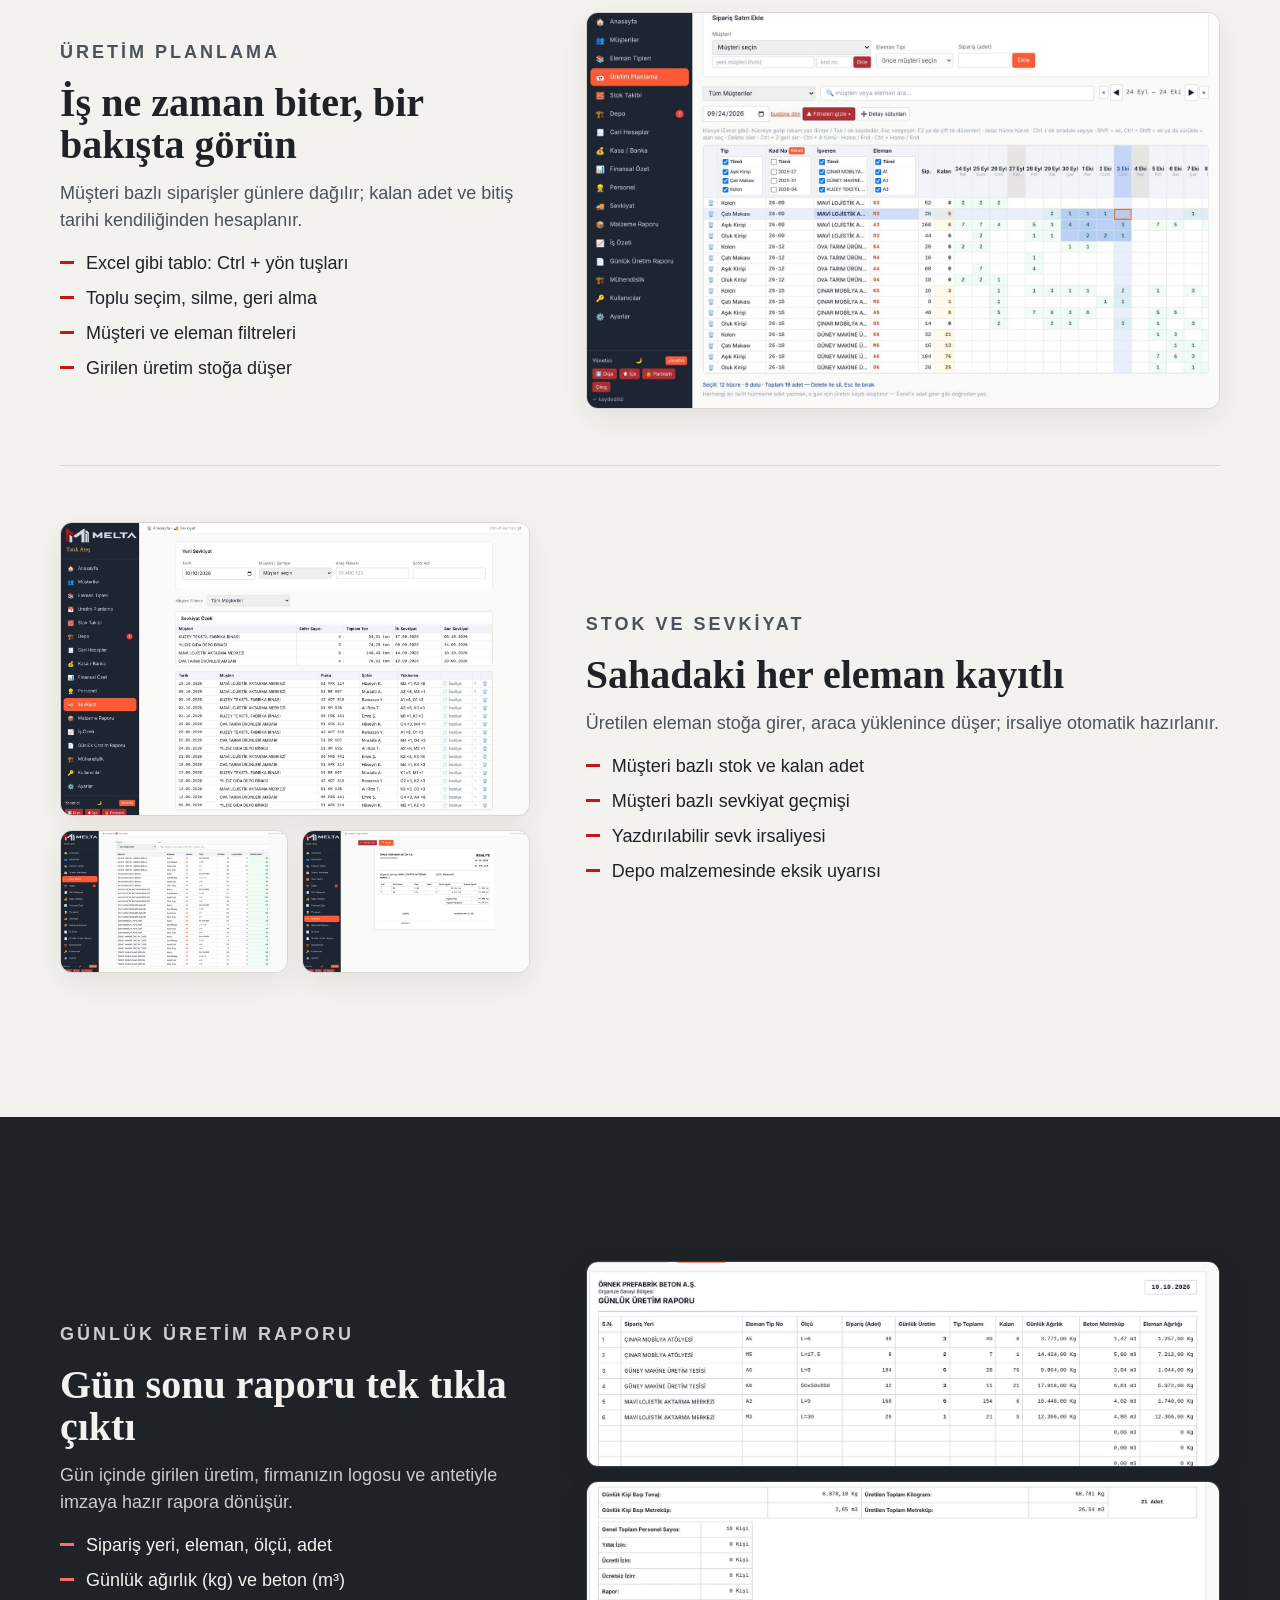
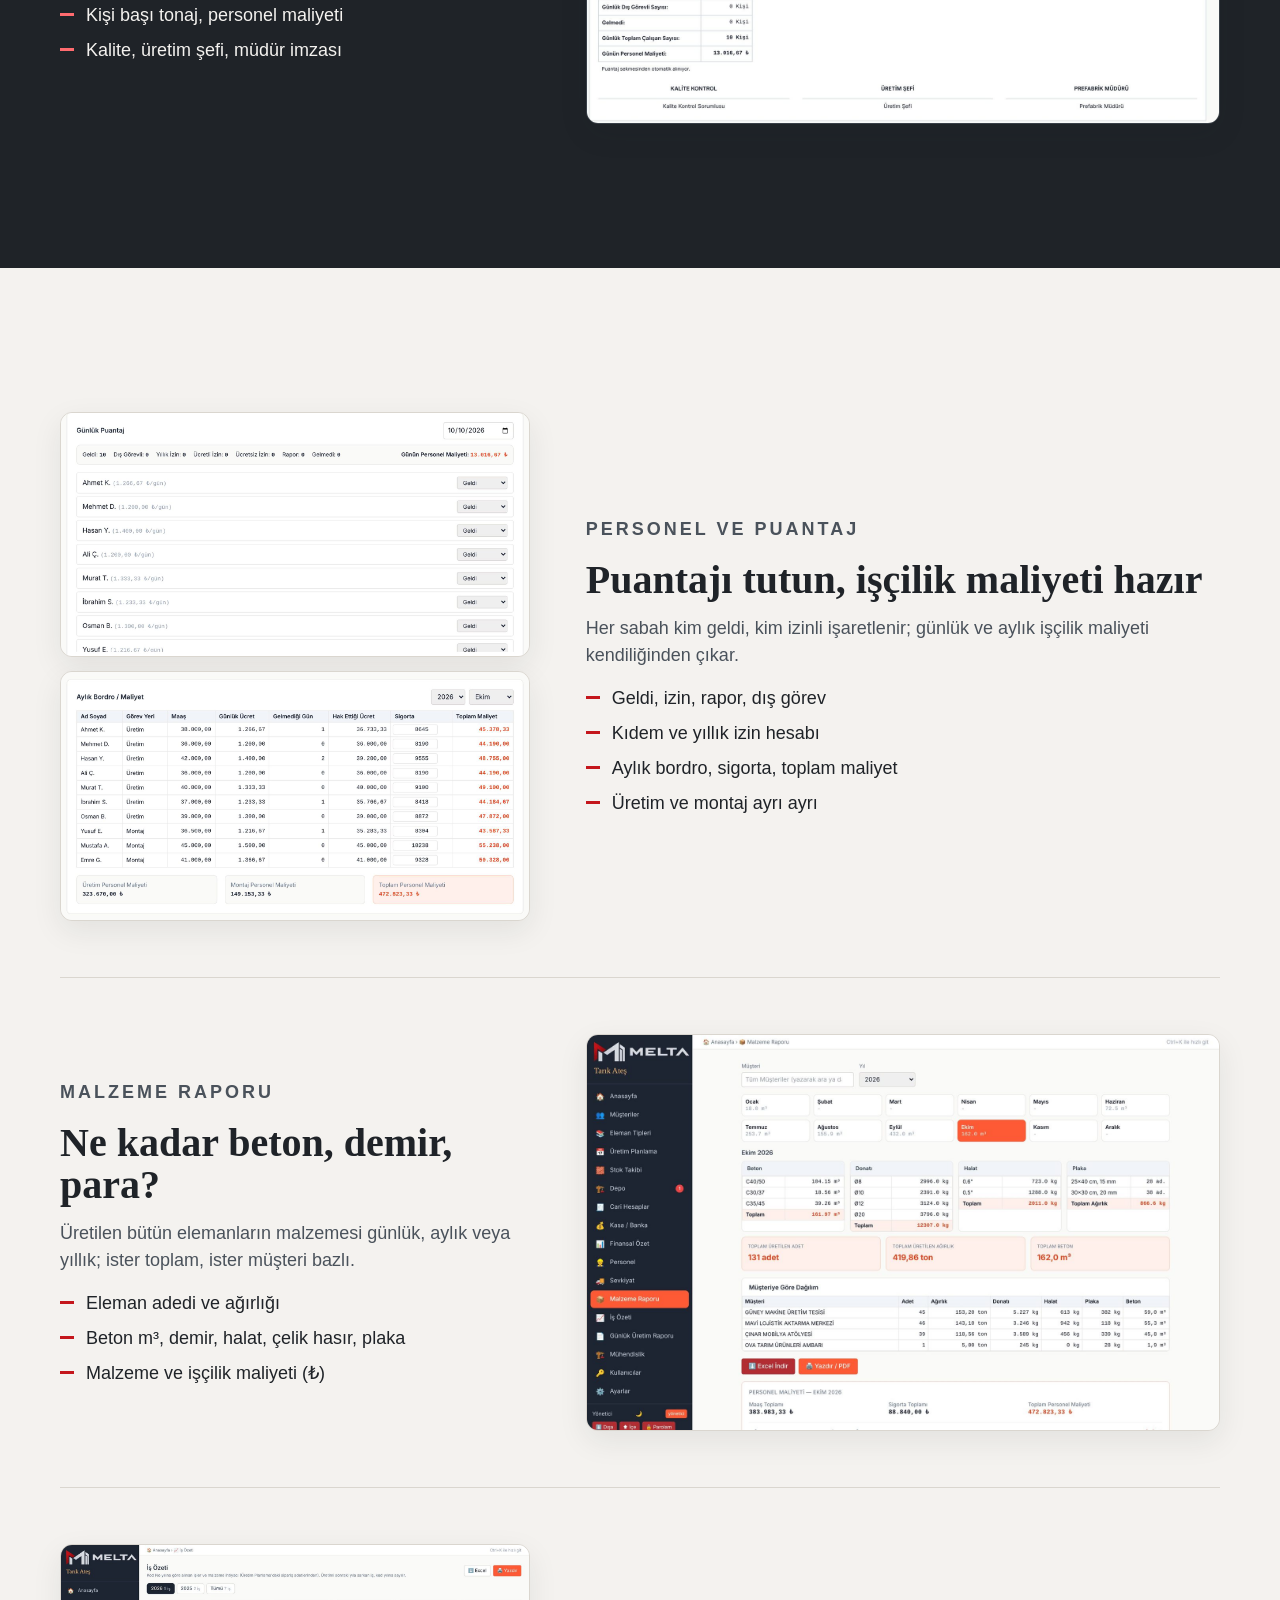
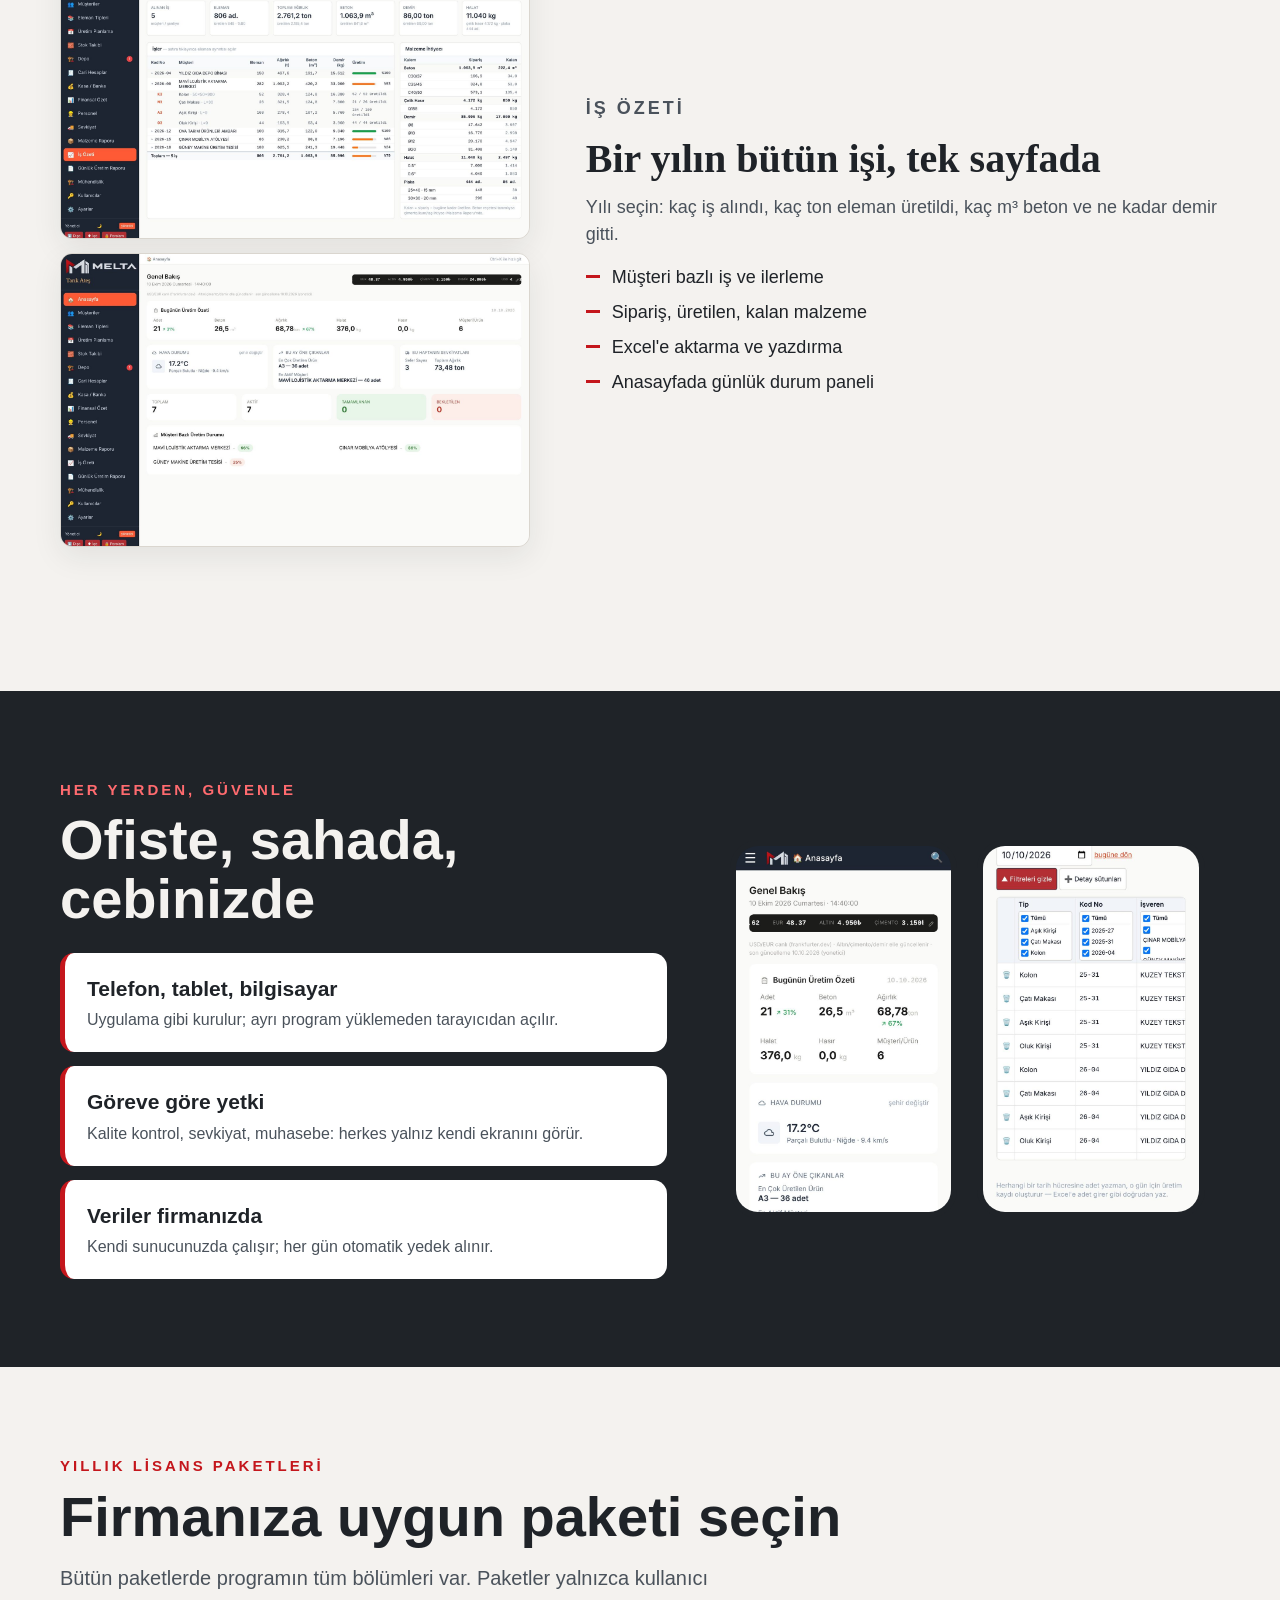
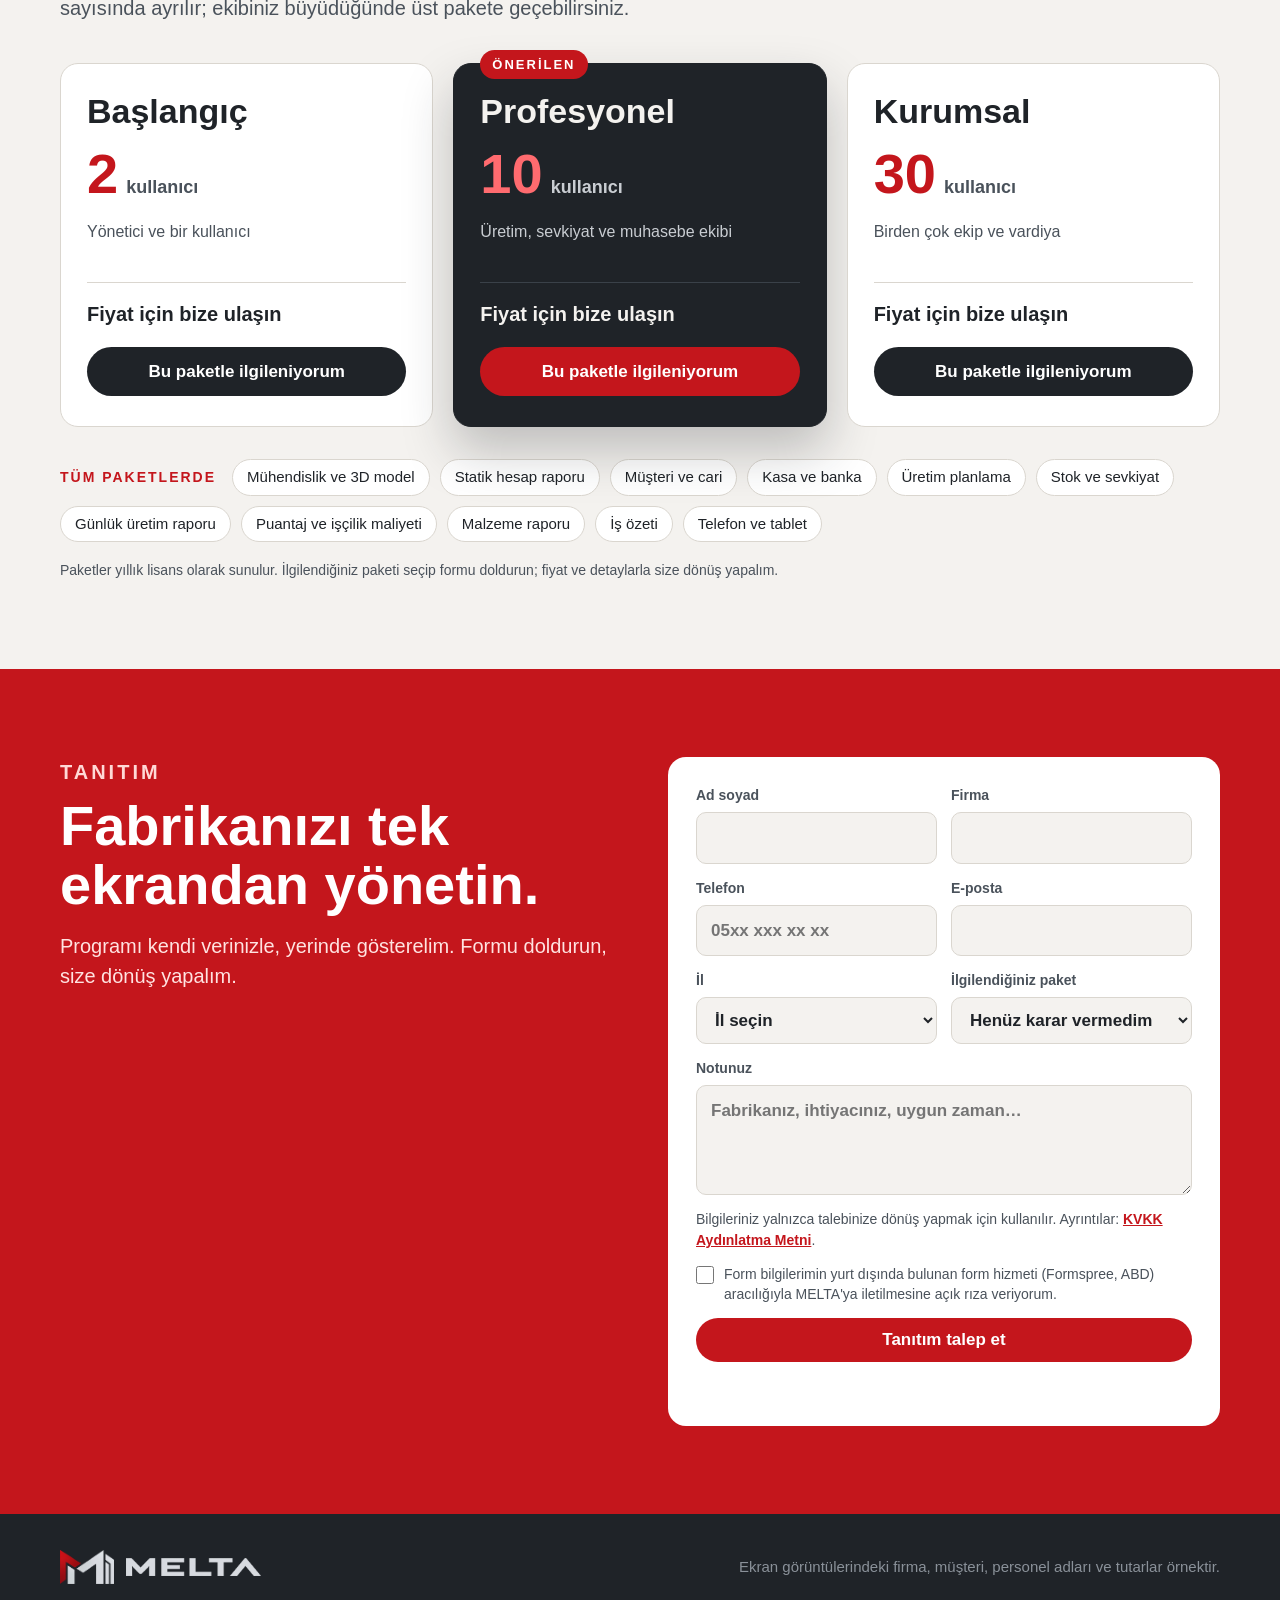
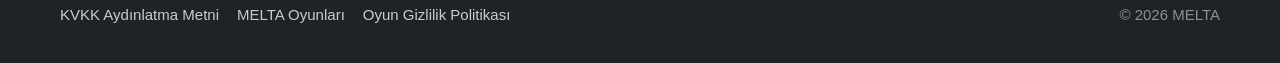
==== commit 436c2ba3: "Add files via upload" ====
--- a/index.html
+++ b/index.html
@@ -6,9 +6,7 @@
 <title>MELTA · Prefabrik Beton Yönetim Programı</title>
 <meta name="description" content="MELTA: prefabrik beton üreticileri için projeden statik hesaba, müşteriden cariye, üretim planlamadan sevkiyata uçtan uca yönetim programı.">
 <link rel="icon" href="favicon.png">
-<link rel="preconnect" href="https://fonts.googleapis.com">
-<link rel="preconnect" href="https://fonts.gstatic.com" crossorigin>
-<link href="https://fonts.googleapis.com/css2?family=Barlow:wght@400;500;600;700&family=Barlow+Condensed:wght@600;700&display=swap" rel="stylesheet">
+<link href="fonts.css" rel="stylesheet">
 <style>
 :root{--koyu:#1F2328;--koyu2:#2A3037;--acik:#F4F2EF;--beyaz:#FFFFFF;--kirmizi:#C4161C;--kirmizi-acik:#FF6B6F;--gri:#4A525B;--gri2:#C9CDD2;--cizgi:#DAD6CF}
 *{box-sizing:border-box;margin:0;padding:0}
@@ -81,6 +79,9 @@
 input:focus,textarea:focus{outline:2px solid var(--kirmizi);border-color:transparent}
 textarea{min-height:110px;resize:vertical}
 .iki-sutun{display:grid;grid-template-columns:1fr 1fr;gap:14px}
+.riza{display:flex;flex-direction:row;gap:10px;align-items:flex-start;font-size:14px;font-weight:500;color:var(--gri);line-height:1.45}.riza input{width:18px;height:18px;margin-top:2px;flex:none}
+.kvkk-not,.form-bolum form p.kvkk-not{font-size:14px;color:var(--gri);line-height:1.45}.kvkk-not a{color:var(--kirmizi);font-weight:600}
+footer nav{display:flex;gap:18px;flex-wrap:wrap}footer nav a{color:#C9CDD2;text-decoration:none}footer nav a:hover{color:#fff}
 #form-durum{font-weight:600;font-size:16px;min-height:22px}
 #form-durum.iyi{color:#1D7A3E}#form-durum.kotu{color:var(--kirmizi)}
 .gizli{position:absolute;left:-9999px}
@@ -344,6 +345,8 @@
    <label for="f-not">Notunuz<textarea id="f-not" name="not" placeholder="Fabrikanız, ihtiyacınız, uygun zaman…"></textarea></label>
    <input class="gizli" type="text" name="_gotcha" tabindex="-1" autocomplete="off">
    <input type="hidden" name="_subject" value="MELTA tanıtım talebi">
+   <p class="kvkk-not">Bilgileriniz yalnızca talebinize dönüş yapmak için kullanılır. Ayrıntılar: <a href="kvkk.html">KVKK Aydınlatma Metni</a>.</p>
+   <label class="riza" for="f-riza"><input id="f-riza" type="checkbox" name="acik_riza" value="Evet"><span>Form bilgilerimin yurt dışında bulunan form hizmeti (Formspree, ABD) aracılığıyla MELTA'ya iletilmesine açık rıza veriyorum.</span></label>
    <button class="dugme" type="submit">Tanıtım talep et</button>
    <p id="form-durum" role="status"></p>
   </form>
@@ -354,6 +357,7 @@
  <div class="kap">
   <a class="marka" href="#"><img class="i" src="melta-isaret-acik.png" alt=""><img class="y" src="melta-yazi-acik.png" alt="MELTA"></a>
   <span>Ekran görüntülerindeki firma, müşteri, personel adları ve tutarlar örnektir.</span>
+  <nav><a href="kvkk.html">KVKK Aydınlatma Metni</a><a href="oyunlar/">MELTA Oyunları</a><a href="oyunlar/gizlilik.html">Oyun Gizlilik Politikası</a></nav>
   <span>© <span id="yil">2026</span> MELTA</span>
  </div>
 </footer>
@@ -378,6 +382,13 @@
       durum.className = "kotu";
       durum.textContent = "Lütfen ad soyad, firma ve e-posta alanlarını doldurun.";
       eksik[0].focus();
+      return;
+    }
+    var riza = document.getElementById("f-riza");
+    if (!riza.checked) {
+      durum.className = "kotu";
+      durum.textContent = "Göndermek için açık rıza kutusunu işaretleyin.";
+      riza.focus();
       return;
     }
     if (form.action.indexOf("FORM_KODU") !== -1) {
--- a/fonts.css
+++ b/fonts.css
@@ -0,0 +1,108 @@
+/* barlow-latin-ext-400-normal */
+@font-face {
+  font-family: 'Barlow';
+  font-style: normal;
+  font-display: swap;
+  font-weight: 400;
+  src: url(fonts/barlow-latin-ext-400-normal.woff2) format('woff2');
+  unicode-range: U+0100-02BA,U+02BD-02C5,U+02C7-02CC,U+02CE-02D7,U+02DD-02FF,U+0304,U+0308,U+0329,U+1D00-1DBF,U+1E00-1E9F,U+1EF2-1EFF,U+2020,U+20A0-20AB,U+20AD-20C0,U+2113,U+2C60-2C7F,U+A720-A7FF;
+}
+/* barlow-latin-400-normal */
+@font-face {
+  font-family: 'Barlow';
+  font-style: normal;
+  font-display: swap;
+  font-weight: 400;
+  src: url(fonts/barlow-latin-400-normal.woff2) format('woff2');
+  unicode-range: U+0000-00FF,U+0131,U+0152-0153,U+02BB-02BC,U+02C6,U+02DA,U+02DC,U+0304,U+0308,U+0329,U+2000-206F,U+20AC,U+2122,U+2191,U+2193,U+2212,U+2215,U+FEFF,U+FFFD;
+}
+/* barlow-latin-ext-500-normal */
+@font-face {
+  font-family: 'Barlow';
+  font-style: normal;
+  font-display: swap;
+  font-weight: 500;
+  src: url(fonts/barlow-latin-ext-500-normal.woff2) format('woff2');
+  unicode-range: U+0100-02BA,U+02BD-02C5,U+02C7-02CC,U+02CE-02D7,U+02DD-02FF,U+0304,U+0308,U+0329,U+1D00-1DBF,U+1E00-1E9F,U+1EF2-1EFF,U+2020,U+20A0-20AB,U+20AD-20C0,U+2113,U+2C60-2C7F,U+A720-A7FF;
+}
+/* barlow-latin-500-normal */
+@font-face {
+  font-family: 'Barlow';
+  font-style: normal;
+  font-display: swap;
+  font-weight: 500;
+  src: url(fonts/barlow-latin-500-normal.woff2) format('woff2');
+  unicode-range: U+0000-00FF,U+0131,U+0152-0153,U+02BB-02BC,U+02C6,U+02DA,U+02DC,U+0304,U+0308,U+0329,U+2000-206F,U+20AC,U+2122,U+2191,U+2193,U+2212,U+2215,U+FEFF,U+FFFD;
+}
+/* barlow-latin-ext-600-normal */
+@font-face {
+  font-family: 'Barlow';
+  font-style: normal;
+  font-display: swap;
+  font-weight: 600;
+  src: url(fonts/barlow-latin-ext-600-normal.woff2) format('woff2');
+  unicode-range: U+0100-02BA,U+02BD-02C5,U+02C7-02CC,U+02CE-02D7,U+02DD-02FF,U+0304,U+0308,U+0329,U+1D00-1DBF,U+1E00-1E9F,U+1EF2-1EFF,U+2020,U+20A0-20AB,U+20AD-20C0,U+2113,U+2C60-2C7F,U+A720-A7FF;
+}
+/* barlow-latin-600-normal */
+@font-face {
+  font-family: 'Barlow';
+  font-style: normal;
+  font-display: swap;
+  font-weight: 600;
+  src: url(fonts/barlow-latin-600-normal.woff2) format('woff2');
+  unicode-range: U+0000-00FF,U+0131,U+0152-0153,U+02BB-02BC,U+02C6,U+02DA,U+02DC,U+0304,U+0308,U+0329,U+2000-206F,U+20AC,U+2122,U+2191,U+2193,U+2212,U+2215,U+FEFF,U+FFFD;
+}
+/* barlow-latin-ext-700-normal */
+@font-face {
+  font-family: 'Barlow';
+  font-style: normal;
+  font-display: swap;
+  font-weight: 700;
+  src: url(fonts/barlow-latin-ext-700-normal.woff2) format('woff2');
+  unicode-range: U+0100-02BA,U+02BD-02C5,U+02C7-02CC,U+02CE-02D7,U+02DD-02FF,U+0304,U+0308,U+0329,U+1D00-1DBF,U+1E00-1E9F,U+1EF2-1EFF,U+2020,U+20A0-20AB,U+20AD-20C0,U+2113,U+2C60-2C7F,U+A720-A7FF;
+}
+/* barlow-latin-700-normal */
+@font-face {
+  font-family: 'Barlow';
+  font-style: normal;
+  font-display: swap;
+  font-weight: 700;
+  src: url(fonts/barlow-latin-700-normal.woff2) format('woff2');
+  unicode-range: U+0000-00FF,U+0131,U+0152-0153,U+02BB-02BC,U+02C6,U+02DA,U+02DC,U+0304,U+0308,U+0329,U+2000-206F,U+20AC,U+2122,U+2191,U+2193,U+2212,U+2215,U+FEFF,U+FFFD;
+}
+/* barlow-condensed-latin-ext-600-normal */
+@font-face {
+  font-family: 'Barlow Condensed';
+  font-style: normal;
+  font-display: swap;
+  font-weight: 600;
+  src: url(fonts/barlow-condensed-latin-ext-600-normal.woff2) format('woff2');
+  unicode-range: U+0100-02BA,U+02BD-02C5,U+02C7-02CC,U+02CE-02D7,U+02DD-02FF,U+0304,U+0308,U+0329,U+1D00-1DBF,U+1E00-1E9F,U+1EF2-1EFF,U+2020,U+20A0-20AB,U+20AD-20C0,U+2113,U+2C60-2C7F,U+A720-A7FF;
+}
+/* barlow-condensed-latin-600-normal */
+@font-face {
+  font-family: 'Barlow Condensed';
+  font-style: normal;
+  font-display: swap;
+  font-weight: 600;
+  src: url(fonts/barlow-condensed-latin-600-normal.woff2) format('woff2');
+  unicode-range: U+0000-00FF,U+0131,U+0152-0153,U+02BB-02BC,U+02C6,U+02DA,U+02DC,U+0304,U+0308,U+0329,U+2000-206F,U+20AC,U+2122,U+2191,U+2193,U+2212,U+2215,U+FEFF,U+FFFD;
+}
+/* barlow-condensed-latin-ext-700-normal */
+@font-face {
+  font-family: 'Barlow Condensed';
+  font-style: normal;
+  font-display: swap;
+  font-weight: 700;
+  src: url(fonts/barlow-condensed-latin-ext-700-normal.woff2) format('woff2');
+  unicode-range: U+0100-02BA,U+02BD-02C5,U+02C7-02CC,U+02CE-02D7,U+02DD-02FF,U+0304,U+0308,U+0329,U+1D00-1DBF,U+1E00-1E9F,U+1EF2-1EFF,U+2020,U+20A0-20AB,U+20AD-20C0,U+2113,U+2C60-2C7F,U+A720-A7FF;
+}
+/* barlow-condensed-latin-700-normal */
+@font-face {
+  font-family: 'Barlow Condensed';
+  font-style: normal;
+  font-display: swap;
+  font-weight: 700;
+  src: url(fonts/barlow-condensed-latin-700-normal.woff2) format('woff2');
+  unicode-range: U+0000-00FF,U+0131,U+0152-0153,U+02BB-02BC,U+02C6,U+02DA,U+02DC,U+0304,U+0308,U+0329,U+2000-206F,U+20AC,U+2122,U+2191,U+2193,U+2212,U+2215,U+FEFF,U+FFFD;
+}
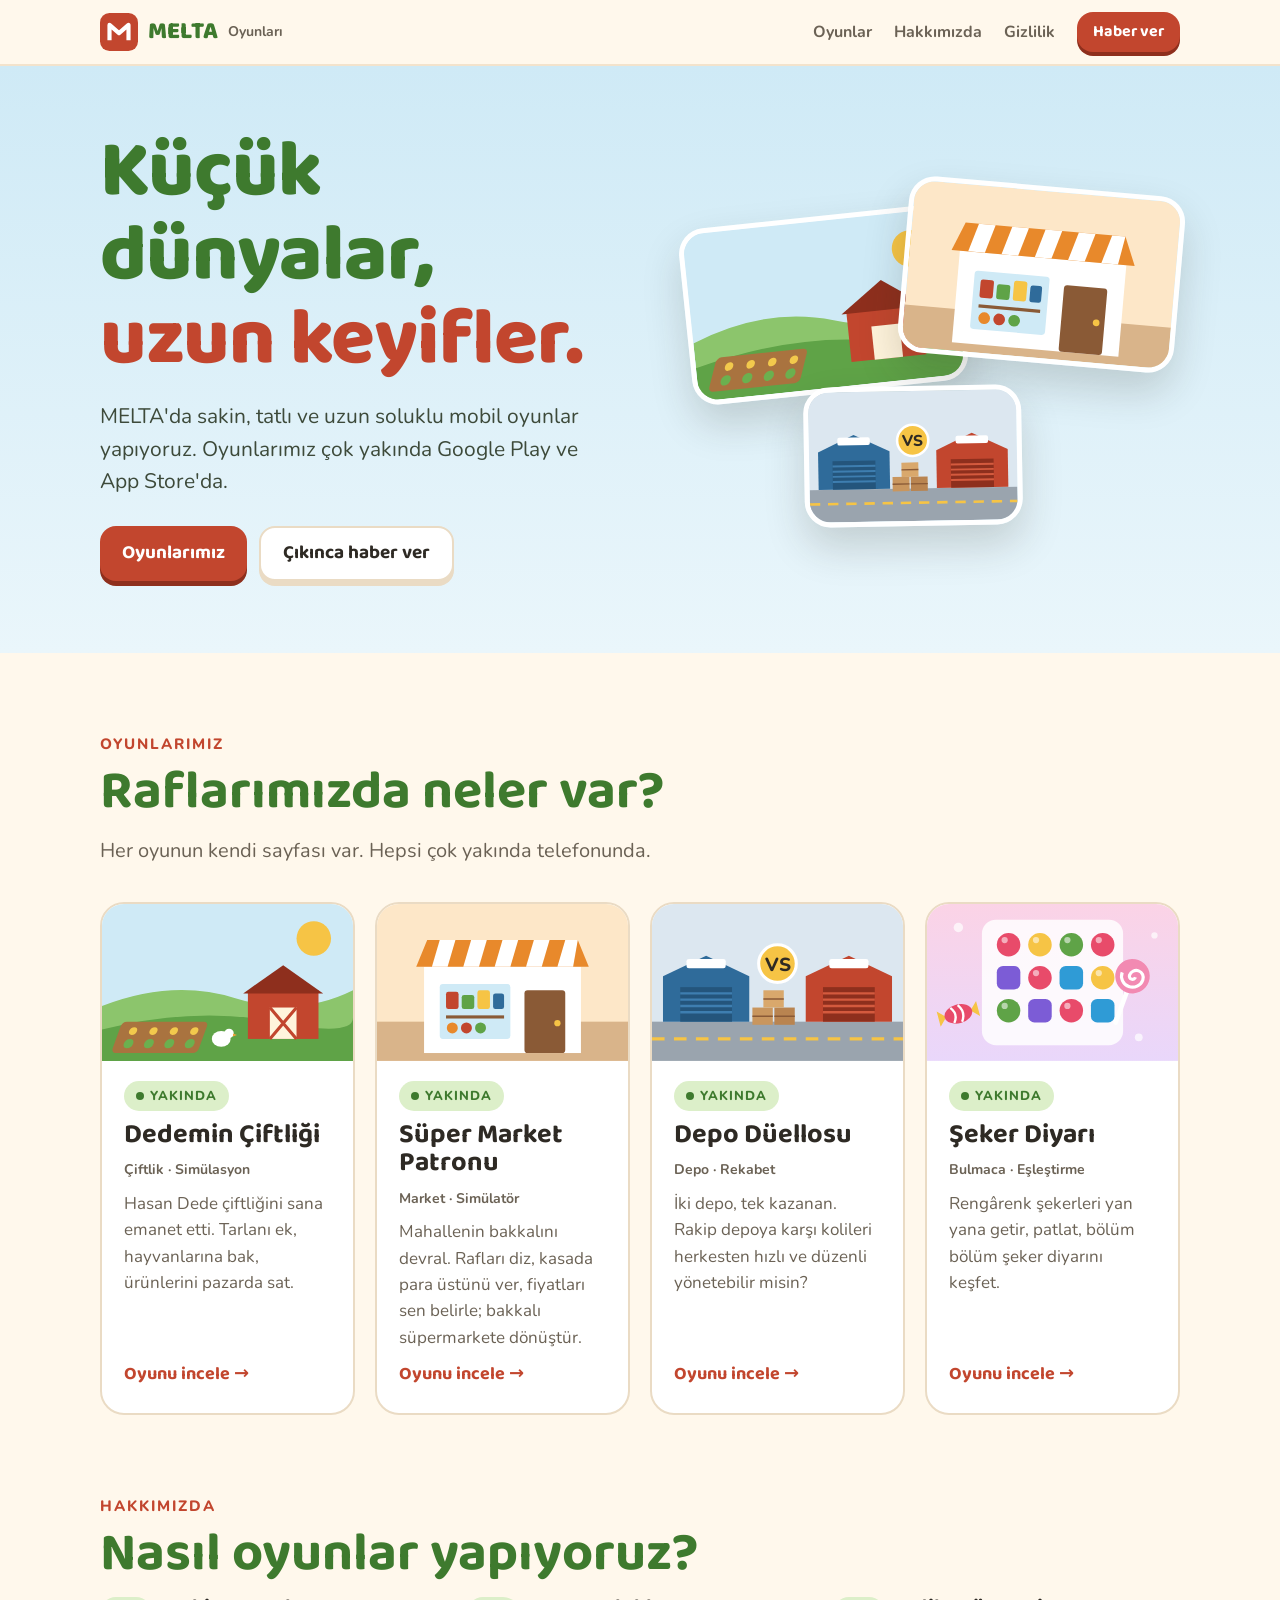
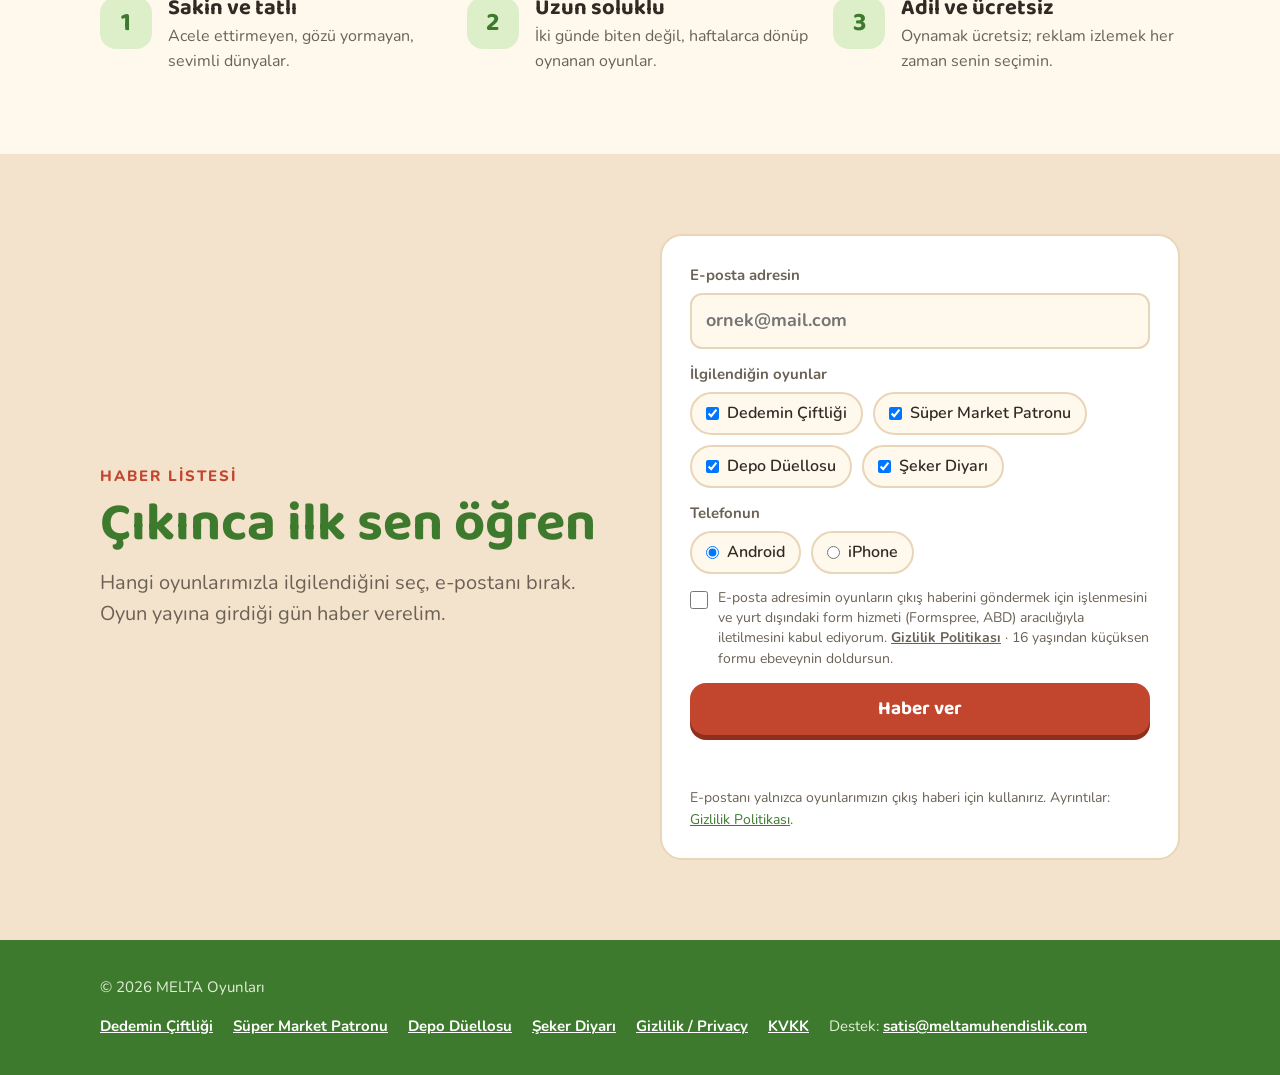
==== commit 225c8438: "Add files via upload" ====
--- a/index.html
+++ b/index.html
@@ -3,415 +3,200 @@
 <head>
 <meta charset="utf-8">
 <meta name="viewport" content="width=device-width, initial-scale=1, viewport-fit=cover">
-<title>MELTA · Prefabrik Beton Yönetim Programı</title>
-<meta name="description" content="MELTA: prefabrik beton üreticileri için projeden statik hesaba, müşteriden cariye, üretim planlamadan sevkiyata uçtan uca yönetim programı.">
-<link rel="icon" href="favicon.png">
-<link href="fonts.css" rel="stylesheet">
+<title>MELTA Oyunları</title>
+<link rel="stylesheet" href="fonts.css">
+<meta name="description" content="MELTA: tatlı, sakin ve uzun soluklu mobil oyunlar. Dedemin Çiftliği, Süper Market Patronu, Depo Düellosu ve Şeker Diyarı yakında Google Play ve App Store'da.">
+<link rel="icon" href="data:image/svg+xml,%3Csvg xmlns='http://www.w3.org/2000/svg' viewBox='0 0 64 64'%3E%3Crect width='64' height='64' rx='16' fill='%23C2462E'/%3E%3Cpath d='M16 46V20l16 14 16-14v26' fill='none' stroke='%23fff' stroke-width='7' stroke-linejoin='round'/%3E%3C/svg%3E">
+<link rel="stylesheet" href="stil.css">
 <style>
-:root{--koyu:#1F2328;--koyu2:#2A3037;--acik:#F4F2EF;--beyaz:#FFFFFF;--kirmizi:#C4161C;--kirmizi-acik:#FF6B6F;--gri:#4A525B;--gri2:#C9CDD2;--cizgi:#DAD6CF}
-*{box-sizing:border-box;margin:0;padding:0}
-html{scroll-behavior:smooth}
-body{font-family:Barlow,Arial,sans-serif;background:var(--acik);color:var(--koyu);line-height:1.5;font-size:18px}
-img{max-width:100%;display:block}
-a{color:inherit}
-.kap{max-width:1200px;margin:0 auto;padding:0 20px}
-h1,h2{font-family:"Barlow Condensed",Arial,sans-serif;font-weight:700;line-height:1.05}
-.ust{position:sticky;top:env(safe-area-inset-top,0px);z-index:10;background:rgba(31,35,40,.96);backdrop-filter:blur(6px)}
-.ust .kap{display:flex;align-items:center;justify-content:space-between;height:68px}
-.marka{display:flex;align-items:center;gap:12px;text-decoration:none}
-.marka img.i{height:34px}.marka img.y{height:18px}
-.ust nav{display:flex;gap:24px;align-items:center}
-.ust nav a{color:var(--gri2);text-decoration:none;font-weight:500;font-size:16px}
-.ust nav a:hover{color:#fff}
-.dugme{display:inline-block;background:var(--kirmizi);color:#fff!important;font-weight:700;text-decoration:none;padding:12px 22px;border-radius:999px;border:0;font-size:17px;cursor:pointer;font-family:inherit}
-.dugme:hover{background:#A71217}
-.ust nav .dugme{padding:9px 18px;font-size:15px}
-.kahraman{background:var(--koyu);color:var(--acik);padding:80px 0 0;overflow:hidden;border-left:10px solid var(--kirmizi)}
-.kahraman .kap{display:grid;grid-template-columns:1fr 1.15fr;gap:48px;align-items:center}
-.kahraman h1{font-size:clamp(46px,6vw,80px)}
-.kahraman p.alt{font-size:21px;color:var(--gri2);margin:22px 0 30px;max-width:520px}
-.etiketler{display:flex;flex-wrap:wrap;gap:10px;margin-top:28px}
-.etiketler span{border:1.5px solid #5A626B;border-radius:999px;padding:5px 14px;font-size:15px;font-weight:600}
-.kahraman .gorsel{align-self:end}
-.kahraman .gorsel img{border-radius:16px 16px 0 0;box-shadow:0 -10px 50px rgba(0,0,0,.35)}
-.bolum{padding:88px 0}
-.ust-baslik{font-size:15px;font-weight:700;color:var(--kirmizi);letter-spacing:3px;text-transform:uppercase;margin-bottom:10px}
-.koyu .ust-baslik{color:var(--kirmizi-acik)}
-.bolum h2{font-size:clamp(36px,4.5vw,56px);margin-bottom:16px}
-.giris{font-size:20px;color:var(--gri);max-width:720px;margin-bottom:40px}
-.akis{display:grid;grid-template-columns:repeat(5,1fr);gap:16px;list-style:none}
-.akis li{background:var(--beyaz);border-radius:14px;padding:20px;border-top:5px solid var(--kirmizi)}
-.akis li b{display:block;font-family:"Barlow Condensed";font-size:34px;color:var(--kirmizi);line-height:1}
-.akis li h3{font-size:19px;margin:8px 0 4px}
-.akis li p{font-size:15px;color:var(--gri);line-height:1.4}
-.akis li.yakinda{border-top-color:#9AA1A9}.akis li.yakinda b{color:#9AA1A9}
-.rozet{display:inline-block;margin-top:8px;background:var(--koyu2);color:#fff;font-size:12px;font-weight:700;padding:2px 10px;border-radius:999px;letter-spacing:1px}
-.akis li.son{background:var(--koyu);color:var(--acik)}.akis li.son p{color:var(--gri2)}.akis li.son b{color:var(--kirmizi-acik)}
-.modul{display:grid;grid-template-columns:1fr 1.35fr;gap:56px;align-items:center;padding:56px 0;border-top:1px solid var(--cizgi)}
-.modul:first-of-type{border-top:0}
-.modul.ters .metin{order:2}
-.modul h3{font-family:"Barlow Condensed";font-size:40px;line-height:1.05;margin-bottom:14px}
-.modul p{color:var(--gri);font-size:18px;margin-bottom:16px}
-.modul ul{list-style:none;display:grid;gap:8px}
-.modul li{padding-left:26px;position:relative;font-weight:500}
-.modul li:before{content:"";position:absolute;left:0;top:11px;width:14px;height:3px;background:var(--kirmizi)}
-.gorseller{display:grid;gap:14px}
-.gorseller img{border-radius:12px;border:1px solid var(--cizgi);background:#fff;box-shadow:0 10px 30px rgba(31,35,40,.08)}
-.gorseller.iki{grid-template-columns:1fr 1fr}
-.koyu{background:var(--koyu);color:var(--acik)}
-.koyu .giris,.koyu .modul p{color:var(--gri2)}
-.koyu .modul{border-top-color:#3A4149}
-.koyu .gorseller img{border-color:#3A4149}
-.koyu .modul li:before{background:var(--kirmizi-acik)}
-.ozellikler{display:grid;grid-template-columns:1.2fr 1fr;gap:48px;align-items:center}
-.kartlar{display:grid;gap:14px}
-.kart{background:var(--beyaz);color:var(--koyu);border-radius:14px;padding:20px 22px;border-left:5px solid var(--kirmizi)}
-.kart h3{font-size:21px;margin-bottom:4px}.kart p{color:var(--gri);font-size:16px}
-.telefonlar{display:flex;gap:20px;justify-content:center}
-.telefonlar img{width:45%;max-width:260px;border-radius:28px;border:6px solid var(--koyu)}
-.form-bolum{background:var(--kirmizi);color:#FFF7F5}
-.form-bolum .kap{display:grid;grid-template-columns:1fr 1fr;gap:56px;align-items:start}
-.form-bolum h2{color:#fff}
-.form-bolum p{font-size:20px;color:#FFE3E1}
-form{background:#fff;color:var(--koyu);border-radius:18px;padding:28px;display:grid;gap:14px}
-label{font-size:14px;font-weight:600;color:var(--gri);display:grid;gap:6px}
-input,textarea{font:inherit;font-size:17px;padding:12px 14px;border:1.5px solid var(--cizgi);border-radius:10px;background:var(--acik);width:100%}
-input:focus,textarea:focus{outline:2px solid var(--kirmizi);border-color:transparent}
-textarea{min-height:110px;resize:vertical}
-.iki-sutun{display:grid;grid-template-columns:1fr 1fr;gap:14px}
-.riza{display:flex;flex-direction:row;gap:10px;align-items:flex-start;font-size:14px;font-weight:500;color:var(--gri);line-height:1.45}.riza input{width:18px;height:18px;margin-top:2px;flex:none}
-.kvkk-not,.form-bolum form p.kvkk-not{font-size:14px;color:var(--gri);line-height:1.45}.kvkk-not a{color:var(--kirmizi);font-weight:600}
-footer nav{display:flex;gap:18px;flex-wrap:wrap}footer nav a{color:#C9CDD2;text-decoration:none}footer nav a:hover{color:#fff}
-#form-durum{font-weight:600;font-size:16px;min-height:22px}
-#form-durum.iyi{color:#1D7A3E}#form-durum.kotu{color:var(--kirmizi)}
-.gizli{position:absolute;left:-9999px}
-footer{background:var(--koyu);color:#8A9199;padding:36px 0;font-size:15px}
-footer .kap{display:flex;justify-content:space-between;gap:20px;flex-wrap:wrap;align-items:center}
-@media (max-width:900px){
- .ust nav a:not(.dugme){display:none}
- .kahraman{padding-top:48px;border-left-width:6px}
- .kahraman .kap,.modul,.ozellikler,.form-bolum .kap{grid-template-columns:1fr;gap:28px}
- .modul.ters .metin{order:0}
- .akis{grid-template-columns:repeat(2,1fr)}
- .bolum{padding:60px 0}
- .modul{padding:40px 0}
- .gorseller.iki,.iki-sutun{grid-template-columns:1fr}
+.vitrin{background:linear-gradient(180deg,var(--gok) 0%,var(--gok2) 100%);padding-block:64px 72px;overflow:hidden}
+.vitrin .kap{display:grid;grid-template-columns:1.1fr 1fr;gap:40px;align-items:center}
+.vitrin h1{font-size:clamp(46px,6.5vw,80px);font-weight:800;color:var(--yesil-koyu);letter-spacing:-1px}
+.vitrin h1 span{color:var(--kirmizi)}
+.vitrin p{font-size:21px;color:#3D4A3A;margin:18px 0 28px;max-width:500px}
+.vitrin .dugmeler{display:flex;gap:12px;flex-wrap:wrap}
+.yigin{position:relative;height:340px}
+.yigin .kart-mini{position:absolute;width:56%;border-radius:26px;overflow:hidden;box-shadow:0 20px 40px rgba(46,42,36,.18);border:5px solid #fff}
+.yigin .kart-mini svg{width:100%;height:auto}
+.yigin .k1{left:0;top:30px;transform:rotate(-6deg)}
+.yigin .k2{right:0;top:0;transform:rotate(5deg)}
+.yigin .k3{left:24%;bottom:0;width:44%;transform:rotate(-1deg)}
+
+.raf{display:grid;grid-template-columns:repeat(4,1fr);gap:20px}
+.oyun{background:#fff;border:2px solid var(--cizgi);border-radius:24px;overflow:hidden;display:flex;flex-direction:column;text-decoration:none;color:inherit;transition:transform .15s,box-shadow .15s}
+a.oyun:hover{transform:translateY(-4px);box-shadow:0 16px 30px rgba(46,42,36,.12)}
+.oyun .resim svg{width:100%;height:auto}
+.oyun .durum-etiket{align-self:flex-start}
+.oyun .govde{padding:20px 22px 24px;display:flex;flex-direction:column;gap:10px;flex:1}
+.oyun h3{font-size:27px}
+.oyun p{color:var(--soluk);font-size:17px;flex:1}
+.oyun .tur{font-size:14px;font-weight:700;color:var(--soluk)}
+.oyun .incele{font-family:var(--baslik);font-weight:700;font-size:18px;color:var(--kirmizi)}
+.oyun.bos{border-style:dashed;background:transparent}
+.oyun.bos .resim{background:#F6EDDF}
+
+.ilkeler{display:grid;grid-template-columns:repeat(3,1fr);gap:20px}
+.ilke{display:flex;gap:16px;align-items:flex-start}
+.ilke b{flex:none;width:52px;height:52px;border-radius:16px;background:var(--yesil-acik);display:grid;place-items:center;font-family:var(--baslik);font-size:26px;color:var(--yesil-koyu)}
+.ilke h3{font-size:22px;margin-bottom:4px;font-family:var(--baslik)}
+.ilke p{color:var(--soluk);font-size:16px}
+
+@media (max-width:1060px){.raf{grid-template-columns:1fr 1fr}}
+@media (max-width:860px){
+  .vitrin .kap{grid-template-columns:1fr}
+  .yigin{height:300px;max-width:440px;width:100%;margin:0 auto}
+  .ilkeler{grid-template-columns:1fr}
 }
-
-select{font:inherit;font-size:17px;padding:12px 14px;border:1.5px solid var(--cizgi);border-radius:10px;background:var(--acik);width:100%;color:var(--koyu)}
-select:focus{outline:2px solid var(--kirmizi);border-color:transparent}
-.dugme:focus-visible{outline:3px solid #fff;outline-offset:2px}
-@media (prefers-reduced-motion:reduce){html{scroll-behavior:auto}}
-.paketler{display:grid;grid-template-columns:repeat(3,1fr);gap:20px;align-items:stretch}
-.paket{background:var(--beyaz);border:1px solid var(--cizgi);border-radius:18px;padding:30px 26px;display:flex;flex-direction:column;gap:18px;position:relative}
-.paket.one{background:var(--koyu);color:var(--acik);border-color:var(--koyu);box-shadow:0 24px 50px rgba(31,35,40,.25)}
-.paket .rozet2{position:absolute;top:-14px;left:26px;background:var(--kirmizi);color:#fff;font-size:13px;font-weight:700;letter-spacing:2px;padding:5px 12px;border-radius:999px}
-.paket h3{font-family:"Barlow Condensed",Arial,sans-serif;font-size:34px;line-height:1}
-.paket .kisi2{display:flex;align-items:baseline;gap:8px}
-.paket .kisi2 b{font-family:"Barlow Condensed",Arial,sans-serif;font-size:56px;line-height:1;color:var(--kirmizi)}
-.paket.one .kisi2 b{color:var(--kirmizi-acik)}
-.paket .kisi2 span{font-weight:600;color:var(--gri)}
-.paket.one .kisi2 span,.paket.one .aciklama2,.paket.one .kdv{color:var(--gri2)}
-.paket .aciklama2{color:var(--gri);font-size:16px;min-height:44px}
-.paket .tutar{font-family:"Barlow Condensed",Arial,sans-serif;font-size:46px;font-weight:700;line-height:1;font-variant-numeric:tabular-nums}
-.paket .kdv{font-size:14px;color:var(--gri);margin-top:6px}
-.paket .fiyat-sor{font-size:20px;font-weight:700;border-top:1px solid var(--cizgi);padding-top:16px}
-.paket.one .fiyat-sor{border-top-color:#3A4149}
-.paket .dugme{margin-top:auto;text-align:center}
-.paket:not(.one) .dugme{background:var(--koyu)}
-.paket:not(.one) .dugme:hover{background:#000}
-.dahil-liste{margin-top:32px;display:flex;flex-wrap:wrap;gap:10px;align-items:center}
-.dahil-liste b{font-size:14px;letter-spacing:2px;color:var(--kirmizi);margin-right:6px}
-.dahil-liste span{background:var(--beyaz);border:1px solid var(--cizgi);border-radius:999px;padding:6px 14px;font-size:15px;font-weight:500}
-.fiyat-not{margin-top:18px;font-size:14px;color:var(--gri)}
-@media (max-width:900px){.paketler{grid-template-columns:1fr;gap:26px}.paket .aciklama2{min-height:0}}
+@media (max-width:560px){.raf{grid-template-columns:1fr}.yigin{height:250px}}
 </style>
 </head>
 <body>
+
 <header class="ust">
  <div class="kap">
-  <a class="marka" href="#"><img class="i" src="melta-isaret-acik.png" alt=""><img class="y" src="melta-yazi-acik.png" alt="MELTA"></a>
+  <a class="logo" href="index.html">
+   <svg viewBox="0 0 64 64" aria-hidden="true"><rect width="64" height="64" rx="16" fill="#C2462E"/><path d="M16 46V20l16 14 16-14v26" fill="none" stroke="#fff" stroke-width="7" stroke-linejoin="round"/></svg>
+   MELTA <small>Oyunları</small>
+  </a>
   <nav>
-   <a href="#akis">Nasıl çalışır</a>
-   <a href="#moduller">Modüller</a>
-   <a href="#erisim">Erişim</a>
-   <a href="#paketler">Paketler</a>
-   <a class="dugme" href="#tanitim">Tanıtım iste</a>
+   <a href="#oyunlar">Oyunlar</a>
+   <a href="#hakkimizda">Hakkımızda</a>
+   <a href="gizlilik.html">Gizlilik</a>
+   <a class="dugme" href="#haber">Haber ver</a>
   </nav>
  </div>
 </header>
 
-<section class="kahraman">
- <div class="kap">
-  <div style="padding-bottom:80px">
-   <h1>Prefabrik betonun tek programı</h1>
-   <p class="alt">Projeden statik hesaba, müşteriden cariye, üretimden sevkiyata: bütün iş tek ekranda.</p>
-   <a class="dugme" href="#tanitim">Tanıtım talep et</a>
-   <div class="etiketler"><span>Mühendislik</span><span>Üretim</span><span>Finans</span><span>Raporlama</span></div>
-  </div>
-  <div class="gorsel"><img src="planlama.jpg" alt="MELTA üretim planlama ekranı"></div>
- </div>
-</section>
-
-<section class="bolum" id="akis">
- <div class="kap">
-  <p class="ust-baslik">Uçtan uca</p>
-  <h2>Projeden sevkiyata, kopmayan tek zincir</h2>
-  <p class="giris">Her adım bir sonrakini besler. Veri bir kez girilir; plan, stok, cari ve raporlar kendiliğinden güncellenir.</p>
-  <ol class="akis">
-   <li><b>01</b><h3>Proje tasarımı</h3><p>3D yapı modeli, akslar, kolon, kiriş, makas</p></li>
-   <li><b>02</b><h3>Statik proje</h3><p>Hesap raporu ve uygulama projesi</p></li>
-   <li class="yakinda"><b>03</b><h3>Fiyat teklifi</h3><p>Tasarlanan projeden metraj ve teklif</p><span class="rozet">YAKINDA</span></li>
-   <li><b>04</b><h3>Müşteri kaydı</h3><p>Anlaşmadan sonra müşteri bazlı sipariş</p></li>
-   <li><b>05</b><h3>Cari hesap</h3><p>Fatura, tahsilat, kasa, banka, çek</p></li>
-   <li><b>06</b><h3>Üretim planı</h3><p>Hangi eleman ne zaman biter</p></li>
-   <li><b>07</b><h3>Üretim ve stok</h3><p>Müşteri bazlı üretim, depo takibi</p></li>
-   <li><b>08</b><h3>Sevkiyat</h3><p>İrsaliye, şantiyeye teslim</p></li>
-   <li><b>09</b><h3>Personel</h3><p>Puantaj ve işçilik maliyeti</p></li>
-   <li class="son"><b>10</b><h3>Raporlar</h3><p>Günlük rapor, malzeme, iş özeti</p></li>
-  </ol>
- </div>
-</section>
-
-<section class="bolum koyu" id="moduller">
- <div class="kap">
-  <p class="ust-baslik">Modüller</p>
-  <h2>İşin her parçası için bir ekran</h2>
-
-  <div class="modul">
-   <div class="metin">
-    <p class="ust-baslik">Mühendislik</p>
-    <h3>Yapıyı çizin, hesabı program yapsın</h3>
-    <p>Aksları girin; kolon, oluk, makas ve aşıklar 3D modelde anında oluşur.</p>
-    <ul><li>Statik hesap raporu, tek tıkla PDF</li><li>Kar, çatı ve deprem yükleri</li><li>TS 500 · TBDY 2018 · TS 498</li><li>Uygulama projesine temel</li></ul>
+<section class="vitrin">
+ <div class="kap">
+  <div>
+   <h1>Küçük dünyalar, <span>uzun keyifler.</span></h1>
+   <p>MELTA'da sakin, tatlı ve uzun soluklu mobil oyunlar yapıyoruz. Oyunlarımız çok yakında Google Play ve App Store'da.</p>
+   <div class="dugmeler">
+    <a class="dugme" href="#oyunlar">Oyunlarımız</a>
+    <a class="dugme acik" href="#haber">Çıkınca haber ver</a>
    </div>
-   <div class="gorseller"><img src="muh-3d.jpg" alt="3D yapı modeli" loading="lazy"><img src="hesap-raporu.jpg" alt="Statik hesap raporu" loading="lazy"></div>
-  </div>
- </div>
-</section>
-
-<section class="bolum">
- <div class="kap">
-  <div class="modul ters">
-   <div class="metin">
-    <p class="ust-baslik">Müşteri ve cari</p>
-    <h3>Her müşteri kendi dosyasıyla</h3>
-    <p>Anlaşma imzalandığı an müşteri kaydı ve cari hesabı açılır; siparişler, ödemeler ve bakiye tek yerde.</p>
-    <ul><li>Müşteri bazlı eleman siparişleri</li><li>Satış faturası, hakediş, tahsilat</li><li>Kasa, banka, çek ve senet</li><li>Tedarikçi borçları ve net bakiye</li></ul>
+  </div>
+  <div class="yigin" aria-hidden="true">
+   <div class="kart-mini k1"><svg viewBox="0 0 320 200"><rect width="320" height="200" fill="#CFEAF6"/><circle cx="270" cy="44" r="22" fill="#F6C445"/><path d="M0 130 Q90 95 170 120 T320 110 V200 H0z" fill="#8CC56C"/><path d="M0 160 Q120 130 220 150 T320 145 V200 H0z" fill="#5FA347"/><g transform="translate(180 72)"><rect x="6" y="38" width="90" height="62" fill="#C2462E"/><path d="M0 42 51 6l51 36z" fill="#8E2F1D"/><rect x="34" y="60" width="34" height="40" fill="#FFF4DC"/></g><g transform="translate(26 150) skewX(-20)"><rect width="110" height="40" rx="6" fill="#A9733F"/><g fill="#F2C94C"><circle cx="18" cy="12" r="5"/><circle cx="44" cy="12" r="5"/><circle cx="70" cy="12" r="5"/><circle cx="96" cy="12" r="5"/></g><g fill="#6BB04F"><circle cx="18" cy="28" r="6"/><circle cx="44" cy="28" r="6"/><circle cx="70" cy="28" r="6"/><circle cx="96" cy="28" r="6"/></g></g></svg></div>
+   <div class="kart-mini k2"><svg viewBox="0 0 320 200"><rect width="320" height="200" fill="#FDE7C8"/><rect y="150" width="320" height="50" fill="#D9B48A"/><g transform="translate(60 40)"><rect x="0" y="40" width="200" height="110" fill="#fff"/><path d="M-10 40h220l-14-34H4z" fill="#E8892B"/><g fill="#fff"><path d="M10 40l10-34h20L30 40z"/><path d="M50 40l10-34h20L70 40z"/><path d="M90 40l10-34h20l-10 34z"/><path d="M130 40l10-34h20l-10 34z"/><path d="M170 40l10-34h16l-6 34z"/></g><rect x="20" y="62" width="90" height="70" rx="4" fill="#CFEAF6"/><g><rect x="28" y="72" width="16" height="22" rx="3" fill="#C2462E"/><rect x="48" y="76" width="16" height="18" rx="3" fill="#5FA347"/><rect x="68" y="70" width="16" height="24" rx="3" fill="#F6C445"/><rect x="88" y="74" width="14" height="20" rx="3" fill="#2F6B9A"/><rect x="28" y="102" width="74" height="4" fill="#8A5A36"/><circle cx="36" cy="118" r="7" fill="#E8892B"/><circle cx="54" cy="118" r="7" fill="#C2462E"/><circle cx="72" cy="118" r="7" fill="#5FA347"/></g><rect x="128" y="70" width="52" height="80" rx="4" fill="#8A5A36"/><circle cx="170" cy="112" r="4" fill="#F6C445"/></g></svg></div>
+   <div class="kart-mini k3"><svg viewBox="0 0 320 200" aria-hidden="true"><rect width="320" height="200" fill="#DCE7F0"/><rect y="150" width="320" height="50" fill="#9AA4AE"/><path d="M0 172h320" stroke="#F6C445" stroke-width="4" stroke-dasharray="16 12"/><g transform="translate(14 62)"><path d="M0 30 55 4l55 26v58H0z" fill="#2F6B9A"/><rect x="22" y="44" width="66" height="44" fill="#24557C"/><g stroke="#3E7EB0" stroke-width="3"><path d="M22 52h66M22 60h66M22 68h66M22 76h66"/></g><rect x="30" y="8" width="50" height="12" rx="3" fill="#fff"/></g><g transform="translate(196 62)"><path d="M0 30 55 4l55 26v58H0z" fill="#C2462E"/><rect x="22" y="44" width="66" height="44" fill="#8E2F1D"/><g stroke="#D45A3E" stroke-width="3"><path d="M22 52h66M22 60h66M22 68h66M22 76h66"/></g><rect x="30" y="8" width="50" height="12" rx="3" fill="#fff"/></g><g><rect x="128" y="132" width="26" height="22" fill="#C9965E"/><rect x="156" y="132" width="26" height="22" fill="#B98450"/><rect x="142" y="110" width="26" height="22" fill="#D9A86C"/><path d="M128 143h26M156 143h26M142 121h26" stroke="#8A5A36" stroke-width="2"/></g><circle cx="160" cy="76" r="24" fill="#F6C445" stroke="#fff" stroke-width="4"/><text x="160" y="85" text-anchor="middle" font-family="Baloo 2, sans-serif" font-size="24" font-weight="800" fill="#2E2A24">VS</text></svg></div>
+  </div>
+ </div>
+</section>
+
+<section class="bolum" id="oyunlar">
+ <div class="kap">
+  <p class="ust-yazi">Oyunlarımız</p>
+  <h2>Raflarımızda neler var?</h2>
+  <p class="giris">Her oyunun kendi sayfası var. Hepsi çok yakında telefonunda.</p>
+  <div class="raf">
+   <a class="oyun" href="dedemin-ciftligi.html">
+    <div class="resim"><svg viewBox="0 0 320 200" aria-hidden="true"><rect width="320" height="200" fill="#CFEAF6"/><circle cx="270" cy="44" r="22" fill="#F6C445"/><path d="M0 130 Q90 95 170 120 T320 110 V200 H0z" fill="#8CC56C"/><path d="M0 160 Q120 130 220 150 T320 145 V200 H0z" fill="#5FA347"/><g transform="translate(180 72)"><rect x="6" y="38" width="90" height="62" fill="#C2462E"/><path d="M0 42 51 6l51 36z" fill="#8E2F1D"/><rect x="34" y="60" width="34" height="40" fill="#FFF4DC"/><path d="M34 60l34 40M68 60l-34 40" stroke="#C2462E" stroke-width="4"/></g><g transform="translate(26 150) skewX(-20)"><rect width="110" height="40" rx="6" fill="#A9733F"/><g fill="#F2C94C"><circle cx="18" cy="12" r="5"/><circle cx="44" cy="12" r="5"/><circle cx="70" cy="12" r="5"/><circle cx="96" cy="12" r="5"/></g><g fill="#6BB04F"><circle cx="18" cy="28" r="6"/><circle cx="44" cy="28" r="6"/><circle cx="70" cy="28" r="6"/><circle cx="96" cy="28" r="6"/></g></g><g transform="translate(140 160)"><ellipse cx="12" cy="12" rx="12" ry="10" fill="#fff"/><circle cx="22" cy="5" r="6" fill="#fff"/><path d="M27 5l5 2-5 2z" fill="#F2A23A"/></g></svg></div>
+    <div class="govde">
+     <span class="durum-etiket yakinda">Yakında</span>
+     <h3>Dedemin Çiftliği</h3>
+     <span class="tur">Çiftlik · Simülasyon</span>
+     <p>Hasan Dede çiftliğini sana emanet etti. Tarlanı ek, hayvanlarına bak, ürünlerini pazarda sat.</p>
+     <span class="incele">Oyunu incele →</span>
+    </div>
+   </a>
+   <a class="oyun" href="super-market-patronu.html">
+    <div class="resim"><svg viewBox="0 0 320 200" aria-hidden="true"><rect width="320" height="200" fill="#FDE7C8"/><rect y="150" width="320" height="50" fill="#D9B48A"/><g transform="translate(60 40)"><rect x="0" y="40" width="200" height="110" fill="#fff"/><path d="M-10 40h220l-14-34H4z" fill="#E8892B"/><g fill="#fff"><path d="M10 40l10-34h20L30 40z"/><path d="M50 40l10-34h20L70 40z"/><path d="M90 40l10-34h20l-10 34z"/><path d="M130 40l10-34h20l-10 34z"/><path d="M170 40l10-34h16l-6 34z"/></g><rect x="20" y="62" width="90" height="70" rx="4" fill="#CFEAF6"/><rect x="28" y="72" width="16" height="22" rx="3" fill="#C2462E"/><rect x="48" y="76" width="16" height="18" rx="3" fill="#5FA347"/><rect x="68" y="70" width="16" height="24" rx="3" fill="#F6C445"/><rect x="88" y="74" width="14" height="20" rx="3" fill="#2F6B9A"/><rect x="28" y="102" width="74" height="4" fill="#8A5A36"/><circle cx="36" cy="118" r="7" fill="#E8892B"/><circle cx="54" cy="118" r="7" fill="#C2462E"/><circle cx="72" cy="118" r="7" fill="#5FA347"/><rect x="128" y="70" width="52" height="80" rx="4" fill="#8A5A36"/><circle cx="170" cy="112" r="4" fill="#F6C445"/></g></svg></div>
+    <div class="govde">
+     <span class="durum-etiket yakinda">Yakında</span>
+     <h3>Süper Market Patronu</h3>
+     <span class="tur">Market · Simülatör</span>
+     <p>Mahallenin bakkalını devral. Rafları diz, kasada para üstünü ver, fiyatları sen belirle; bakkalı süpermarkete dönüştür.</p>
+     <span class="incele">Oyunu incele →</span>
+    </div>
+   </a>
+   <a class="oyun" href="depo-duellosu.html">
+    <div class="resim"><svg viewBox="0 0 320 200" aria-hidden="true"><rect width="320" height="200" fill="#DCE7F0"/><rect y="150" width="320" height="50" fill="#9AA4AE"/><path d="M0 172h320" stroke="#F6C445" stroke-width="4" stroke-dasharray="16 12"/><g transform="translate(14 62)"><path d="M0 30 55 4l55 26v58H0z" fill="#2F6B9A"/><rect x="22" y="44" width="66" height="44" fill="#24557C"/><g stroke="#3E7EB0" stroke-width="3"><path d="M22 52h66M22 60h66M22 68h66M22 76h66"/></g><rect x="30" y="8" width="50" height="12" rx="3" fill="#fff"/></g><g transform="translate(196 62)"><path d="M0 30 55 4l55 26v58H0z" fill="#C2462E"/><rect x="22" y="44" width="66" height="44" fill="#8E2F1D"/><g stroke="#D45A3E" stroke-width="3"><path d="M22 52h66M22 60h66M22 68h66M22 76h66"/></g><rect x="30" y="8" width="50" height="12" rx="3" fill="#fff"/></g><g><rect x="128" y="132" width="26" height="22" fill="#C9965E"/><rect x="156" y="132" width="26" height="22" fill="#B98450"/><rect x="142" y="110" width="26" height="22" fill="#D9A86C"/><path d="M128 143h26M156 143h26M142 121h26" stroke="#8A5A36" stroke-width="2"/></g><circle cx="160" cy="76" r="24" fill="#F6C445" stroke="#fff" stroke-width="4"/><text x="160" y="85" text-anchor="middle" font-family="Baloo 2, sans-serif" font-size="24" font-weight="800" fill="#2E2A24">VS</text></svg></div>
+    <div class="govde">
+     <span class="durum-etiket yakinda">Yakında</span>
+     <h3>Depo Düellosu</h3>
+     <span class="tur">Depo · Rekabet</span>
+     <p>İki depo, tek kazanan. Rakip depoya karşı kolileri herkesten hızlı ve düzenli yönetebilir misin?</p>
+     <span class="incele">Oyunu incele →</span>
+    </div>
+   </a>
+   <a class="oyun" href="seker-diyari.html">
+    <div class="resim"><svg viewBox="0 0 320 200" aria-hidden="true"><defs><linearGradient id="sk" x1="0" y1="0" x2="0" y2="1"><stop offset="0" stop-color="#FBD3E6"/><stop offset="1" stop-color="#E9D7FB"/></linearGradient></defs><rect width="320" height="200" fill="url(#sk)"/><g fill="#fff" opacity=".7"><circle cx="40" cy="30" r="6"/><circle cx="290" cy="40" r="4"/><circle cx="270" cy="170" r="5"/></g><rect x="70" y="20" width="180" height="160" rx="18" fill="#fff" opacity=".85"/><g transform="translate(86 34)"><circle cx="18" cy="18" r="15" fill="#E84B6A"/><circle cx="58" cy="18" r="15" fill="#F6C445"/><circle cx="98" cy="18" r="15" fill="#5FA347"/><circle cx="138" cy="18" r="15" fill="#E84B6A"/><rect x="3" y="45" width="30" height="30" rx="8" fill="#7C5CD6"/><circle cx="58" cy="60" r="15" fill="#E84B6A"/><rect x="83" y="45" width="30" height="30" rx="8" fill="#2F9BD6"/><circle cx="138" cy="60" r="15" fill="#F6C445"/><circle cx="18" cy="102" r="15" fill="#5FA347"/><rect x="43" y="87" width="30" height="30" rx="8" fill="#7C5CD6"/><circle cx="98" cy="102" r="15" fill="#E84B6A"/><rect x="123" y="87" width="30" height="30" rx="8" fill="#2F9BD6"/><g fill="#fff" opacity=".55"><circle cx="13" cy="12" r="4"/><circle cx="53" cy="12" r="4"/><circle cx="93" cy="12" r="4"/><circle cx="133" cy="12" r="4"/><circle cx="53" cy="54" r="4"/><circle cx="133" cy="54" r="4"/><circle cx="13" cy="96" r="4"/><circle cx="93" cy="96" r="4"/></g></g><g transform="translate(262 92) rotate(20)"><rect x="-3" y="10" width="6" height="56" rx="3" fill="#fff"/><circle r="22" fill="#F28AB2"/><path d="M-14 0a14 14 0 1 0 28 0a9 9 0 1 0 -18 0a4 4 0 1 0 8 0" fill="none" stroke="#fff" stroke-width="4"/></g><g transform="translate(40 140) rotate(-15)"><path d="M-26-10l10 10-10 10zM26-10l-10 10 10 10z" fill="#F6C445"/><ellipse rx="18" ry="12" fill="#E84B6A"/><path d="M-8-10q8 10 0 20M2-11q8 11 0 22" stroke="#fff" stroke-width="3" fill="none"/></g></svg></div>
+    <div class="govde">
+     <span class="durum-etiket yakinda">Yakında</span>
+     <h3>Şeker Diyarı</h3>
+     <span class="tur">Bulmaca · Eşleştirme</span>
+     <p>Rengârenk şekerleri yan yana getir, patlat, bölüm bölüm şeker diyarını keşfet.</p>
+     <span class="incele">Oyunu incele →</span>
+    </div>
+   </a>
+    </div>
+ </div>
+</section>
+
+<section class="bolum" id="hakkimizda" style="padding-top:0">
+ <div class="kap">
+  <p class="ust-yazi">Hakkımızda</p>
+  <h2>Nasıl oyunlar yapıyoruz?</h2>
+  <div class="ilkeler">
+   <div class="ilke"><b>1</b><div><h3>Sakin ve tatlı</h3><p>Acele ettirmeyen, gözü yormayan, sevimli dünyalar.</p></div></div>
+   <div class="ilke"><b>2</b><div><h3>Uzun soluklu</h3><p>İki günde biten değil, haftalarca dönüp oynanan oyunlar.</p></div></div>
+   <div class="ilke"><b>3</b><div><h3>Adil ve ücretsiz</h3><p>Oynamak ücretsiz; reklam izlemek her zaman senin seçimin.</p></div></div>
+  </div>
+ </div>
+</section>
+
+<section class="bolum haber" id="haber">
+ <div class="kap">
+  <div>
+   <p class="ust-yazi">Haber listesi</p>
+   <h2>Çıkınca ilk sen öğren</h2>
+   <p class="giris" style="margin-bottom:0">Hangi oyunlarımızla ilgilendiğini seç, e-postanı bırak. Oyun yayına girdiği gün haber verelim.</p>
+  </div>
+  <form id="haber-formu" action="https://formspree.io/f/xppqrdaz" method="POST" novalidate>
+   <label class="alan" for="f-eposta">E-posta adresin<input id="f-eposta" name="email" type="email" required autocomplete="email" placeholder="ornek@mail.com"></label>
+   <div>
+    <p class="grup-baslik">İlgilendiğin oyunlar</p>
+    <div class="secim">
+     <label><input type="checkbox" name="oyunlar" value="Dedemin Çiftliği" checked> Dedemin Çiftliği</label>
+     <label><input type="checkbox" name="oyunlar" value="Süper Market Patronu" checked> Süper Market Patronu</label>
+     <label><input type="checkbox" name="oyunlar" value="Depo Düellosu" checked> Depo Düellosu</label>
+     <label><input type="checkbox" name="oyunlar" value="Şeker Diyarı" checked> Şeker Diyarı</label>
+    </div>
    </div>
-   <div class="gorseller iki"><img src="cari-kart.jpg" alt="Cari hesaplar" loading="lazy"><img src="cari-hareket.jpg" alt="Cari hareketleri" loading="lazy"></div>
-  </div>
-
-  <div class="modul">
-   <div class="metin">
-    <p class="ust-baslik">Üretim planlama</p>
-    <h3>İş ne zaman biter, bir bakışta görün</h3>
-    <p>Müşteri bazlı siparişler günlere dağılır; kalan adet ve bitiş tarihi kendiliğinden hesaplanır.</p>
-    <ul><li>Excel gibi tablo: Ctrl + yön tuşları</li><li>Toplu seçim, silme, geri alma</li><li>Müşteri ve eleman filtreleri</li><li>Girilen üretim stoğa düşer</li></ul>
+   <div>
+    <p class="grup-baslik">Telefonun</p>
+    <div class="secim">
+     <label><input type="radio" name="telefon" value="Android" checked> Android</label>
+     <label><input type="radio" name="telefon" value="iPhone"> iPhone</label>
+    </div>
    </div>
-   <div class="gorseller"><img src="planlama.jpg" alt="Üretim planlama" loading="lazy"></div>
-  </div>
-
-  <div class="modul ters">
-   <div class="metin">
-    <p class="ust-baslik">Stok ve sevkiyat</p>
-    <h3>Sahadaki her eleman kayıtlı</h3>
-    <p>Üretilen eleman stoğa girer, araca yüklenince düşer; irsaliye otomatik hazırlanır.</p>
-    <ul><li>Müşteri bazlı stok ve kalan adet</li><li>Müşteri bazlı sevkiyat geçmişi</li><li>Yazdırılabilir sevk irsaliyesi</li><li>Depo malzemesinde eksik uyarısı</li></ul>
-   </div>
-   <div class="gorseller"><img src="sevkiyat.jpg" alt="Sevkiyat" loading="lazy"><div class="gorseller iki"><img src="stok.jpg" alt="Stok takibi" loading="lazy"><img src="irsaliye.jpg" alt="Sevk irsaliyesi" loading="lazy"></div></div>
-  </div>
- </div>
-</section>
-
-<section class="bolum koyu">
- <div class="kap">
-  <div class="modul">
-   <div class="metin">
-    <p class="ust-baslik">Günlük üretim raporu</p>
-    <h3>Gün sonu raporu tek tıkla çıktı</h3>
-    <p>Gün içinde girilen üretim, firmanızın logosu ve antetiyle imzaya hazır rapora dönüşür.</p>
-    <ul><li>Sipariş yeri, eleman, ölçü, adet</li><li>Günlük ağırlık (kg) ve beton (m³)</li><li>Kişi başı tonaj, personel maliyeti</li><li>Kalite, üretim şefi, müdür imzası</li></ul>
-   </div>
-   <div class="gorseller"><img src="gunluk-ust.jpg" alt="Günlük üretim raporu" loading="lazy"><img src="gunluk-alt.jpg" alt="Günlük rapor özeti" loading="lazy"></div>
-  </div>
- </div>
-</section>
-
-<section class="bolum">
- <div class="kap">
-  <div class="modul ters">
-   <div class="metin">
-    <p class="ust-baslik">Personel ve puantaj</p>
-    <h3>Puantajı tutun, işçilik maliyeti hazır</h3>
-    <p>Her sabah kim geldi, kim izinli işaretlenir; günlük ve aylık işçilik maliyeti kendiliğinden çıkar.</p>
-    <ul><li>Geldi, izin, rapor, dış görev</li><li>Kıdem ve yıllık izin hesabı</li><li>Aylık bordro, sigorta, toplam maliyet</li><li>Üretim ve montaj ayrı ayrı</li></ul>
-   </div>
-   <div class="gorseller"><img src="puantaj.jpg" alt="Günlük puantaj" loading="lazy"><img src="bordro.jpg" alt="Aylık bordro" loading="lazy"></div>
-  </div>
-
-  <div class="modul">
-   <div class="metin">
-    <p class="ust-baslik">Malzeme raporu</p>
-    <h3>Ne kadar beton, demir, para?</h3>
-    <p>Üretilen bütün elemanların malzemesi günlük, aylık veya yıllık; ister toplam, ister müşteri bazlı.</p>
-    <ul><li>Eleman adedi ve ağırlığı</li><li>Beton m³, demir, halat, çelik hasır, plaka</li><li>Malzeme ve işçilik maliyeti (₺)</li></ul>
-   </div>
-   <div class="gorseller"><img src="malzeme.jpg" alt="Malzeme raporu" loading="lazy"></div>
-  </div>
-
-  <div class="modul ters">
-   <div class="metin">
-    <p class="ust-baslik">İş özeti</p>
-    <h3>Bir yılın bütün işi, tek sayfada</h3>
-    <p>Yılı seçin: kaç iş alındı, kaç ton eleman üretildi, kaç m³ beton ve ne kadar demir gitti.</p>
-    <ul><li>Müşteri bazlı iş ve ilerleme</li><li>Sipariş, üretilen, kalan malzeme</li><li>Excel'e aktarma ve yazdırma</li><li>Anasayfada günlük durum paneli</li></ul>
-   </div>
-   <div class="gorseller"><img src="is-ozeti.jpg" alt="İş özeti" loading="lazy"><img src="anasayfa.jpg" alt="Anasayfa paneli" loading="lazy"></div>
-  </div>
- </div>
-</section>
-
-<section class="bolum koyu" id="erisim">
- <div class="kap ozellikler">
-  <div>
-   <p class="ust-baslik">Her yerden, güvenle</p>
-   <h2>Ofiste, sahada, cebinizde</h2>
-   <div class="kartlar" style="margin-top:24px">
-    <div class="kart"><h3>Telefon, tablet, bilgisayar</h3><p>Uygulama gibi kurulur; ayrı program yüklemeden tarayıcıdan açılır.</p></div>
-    <div class="kart"><h3>Göreve göre yetki</h3><p>Kalite kontrol, sevkiyat, muhasebe: herkes yalnız kendi ekranını görür.</p></div>
-    <div class="kart"><h3>Veriler firmanızda</h3><p>Kendi sunucunuzda çalışır; her gün otomatik yedek alınır.</p></div>
-   </div>
-  </div>
-  <div class="telefonlar"><img src="tel1.jpg" alt="Telefonda MELTA" loading="lazy"><img src="tel2.jpg" alt="Telefonda MELTA" loading="lazy"></div>
- </div>
-</section>
-
-
-<section class="bolum" id="paketler">
- <div class="kap">
-  <p class="ust-baslik">Yıllık lisans paketleri</p>
-  <h2>Firmanıza uygun paketi seçin</h2>
-  <p class="giris">Bütün paketlerde programın tüm bölümleri var. Paketler yalnızca kullanıcı sayısında ayrılır; ekibiniz büyüdüğünde üst pakete geçebilirsiniz.</p>
-  <div class="paketler">
-   <div class="paket">
-    <h3>Başlangıç</h3>
-    <div class="kisi2"><b>2</b><span>kullanıcı</span></div>
-    <p class="aciklama2">Yönetici ve bir kullanıcı</p>
-    <p class="fiyat-sor">Fiyat için bize ulaşın</p>
-    <a class="dugme" href="#tanitim" data-paket="Başlangıç (2 kullanıcı)">Bu paketle ilgileniyorum</a>
-   </div>
-   <div class="paket one">
-    <span class="rozet2">ÖNERİLEN</span>
-    <h3>Profesyonel</h3>
-    <div class="kisi2"><b>10</b><span>kullanıcı</span></div>
-    <p class="aciklama2">Üretim, sevkiyat ve muhasebe ekibi</p>
-    <p class="fiyat-sor">Fiyat için bize ulaşın</p>
-    <a class="dugme" href="#tanitim" data-paket="Profesyonel (10 kullanıcı)">Bu paketle ilgileniyorum</a>
-   </div>
-   <div class="paket">
-    <h3>Kurumsal</h3>
-    <div class="kisi2"><b>30</b><span>kullanıcı</span></div>
-    <p class="aciklama2">Birden çok ekip ve vardiya</p>
-    <p class="fiyat-sor">Fiyat için bize ulaşın</p>
-    <a class="dugme" href="#tanitim" data-paket="Kurumsal (30 kullanıcı)">Bu paketle ilgileniyorum</a>
-   </div>
-  </div>
-  <div class="dahil-liste"><b>TÜM PAKETLERDE</b><span>Mühendislik ve 3D model</span><span>Statik hesap raporu</span><span>Müşteri ve cari</span><span>Kasa ve banka</span><span>Üretim planlama</span><span>Stok ve sevkiyat</span><span>Günlük üretim raporu</span><span>Puantaj ve işçilik maliyeti</span><span>Malzeme raporu</span><span>İş özeti</span><span>Telefon ve tablet</span></div>
-  <p class="fiyat-not">Paketler yıllık lisans olarak sunulur. İlgilendiğiniz paketi seçip formu doldurun; fiyat ve detaylarla size dönüş yapalım.</p>
- </div>
-</section>
-
-<section class="bolum form-bolum" id="tanitim">
- <div class="kap">
-  <div>
-   <p class="ust-baslik" style="color:#FFD9D6">Tanıtım</p>
-   <h2>Fabrikanızı tek ekrandan yönetin.</h2>
-   <p>Programı kendi verinizle, yerinde gösterelim. Formu doldurun, size dönüş yapalım.</p>
-  </div>
-  <form id="tanitim-formu" action="https://formspree.io/f/xppqrdaz" method="POST" novalidate>
-   <div class="iki-sutun">
-    <label for="f-ad">Ad soyad<input id="f-ad" name="ad" required autocomplete="name"></label>
-    <label for="f-firma">Firma<input id="f-firma" name="firma" required autocomplete="organization"></label>
-   </div>
-   <div class="iki-sutun">
-    <label for="f-tel">Telefon<input id="f-tel" name="telefon" type="tel" autocomplete="tel" placeholder="05xx xxx xx xx"></label>
-    <label for="f-eposta">E-posta<input id="f-eposta" name="email" type="email" required autocomplete="email"></label>
-   </div>
-   <div class="iki-sutun">
-    <label for="f-il">İl<select id="f-il" name="il"><option value="">İl seçin</option></select></label>
-    <label for="f-paket">İlgilendiğiniz paket<select id="f-paket" name="paket"><option value="">Henüz karar vermedim</option><option>Başlangıç (2 kullanıcı)</option><option>Profesyonel (10 kullanıcı)</option><option>Kurumsal (30 kullanıcı)</option></select></label>
-   </div>
-   <label for="f-not">Notunuz<textarea id="f-not" name="not" placeholder="Fabrikanız, ihtiyacınız, uygun zaman…"></textarea></label>
    <input class="gizli" type="text" name="_gotcha" tabindex="-1" autocomplete="off">
-   <input type="hidden" name="_subject" value="MELTA tanıtım talebi">
-   <p class="kvkk-not">Bilgileriniz yalnızca talebinize dönüş yapmak için kullanılır. Ayrıntılar: <a href="kvkk.html">KVKK Aydınlatma Metni</a>.</p>
-   <label class="riza" for="f-riza"><input id="f-riza" type="checkbox" name="acik_riza" value="Evet"><span>Form bilgilerimin yurt dışında bulunan form hizmeti (Formspree, ABD) aracılığıyla MELTA'ya iletilmesine açık rıza veriyorum.</span></label>
-   <button class="dugme" type="submit">Tanıtım talep et</button>
-   <p id="form-durum" role="status"></p>
+   <input type="hidden" name="_subject" value="MELTA Oyunları · haber listesi">
+   <label class="riza"><input id="f-riza" type="checkbox" name="acik_riza" value="Evet"> <span>E-posta adresimin oyunların çıkış haberini göndermek için işlenmesini ve yurt dışındaki form hizmeti (Formspree, ABD) aracılığıyla iletilmesini kabul ediyorum. <a href="gizlilik.html" target="_blank">Gizlilik Politikası</a> · 16 yaşından küçüksen formu ebeveynin doldursun.</span></label>
+   <button class="dugme" type="submit">Haber ver</button>
+   <p id="durum" role="status"></p>
+   <p class="form-not">E-postanı yalnızca oyunlarımızın çıkış haberi için kullanırız. Ayrıntılar: <a href="gizlilik.html">Gizlilik Politikası</a>.</p>
   </form>
  </div>
 </section>
 
-<footer>
- <div class="kap">
-  <a class="marka" href="#"><img class="i" src="melta-isaret-acik.png" alt=""><img class="y" src="melta-yazi-acik.png" alt="MELTA"></a>
-  <span>Ekran görüntülerindeki firma, müşteri, personel adları ve tutarlar örnektir.</span>
-  <nav><a href="kvkk.html">KVKK Aydınlatma Metni</a><a href="oyunlar/">MELTA Oyunları</a><a href="oyunlar/gizlilik.html">Oyun Gizlilik Politikası</a></nav>
-  <span>© <span id="yil">2026</span> MELTA</span>
+<footer class="alt">
+ <div class="kap">
+  <span>© <span id="yil">2026</span> MELTA Oyunları</span>
+  <nav>
+   <a href="dedemin-ciftligi.html">Dedemin Çiftliği</a>
+   <a href="super-market-patronu.html">Süper Market Patronu</a>
+   <a href="depo-duellosu.html">Depo Düellosu</a>
+   <a href="seker-diyari.html">Şeker Diyarı</a>
+   <a href="gizlilik.html">Gizlilik / Privacy</a>
+   <a href="kvkk.html">KVKK</a>
+   <span>Destek: <a href="mailto:satis@meltamuhendislik.com">satis@meltamuhendislik.com</a></span>
+  </nav>
  </div>
 </footer>
 
-<script>
-(function () {
-  var iller = ["Adana","Adıyaman","Afyonkarahisar","Ağrı","Aksaray","Amasya","Ankara","Antalya","Ardahan","Artvin","Aydın","Balıkesir","Bartın","Batman","Bayburt","Bilecik","Bingöl","Bitlis","Bolu","Burdur","Bursa","Çanakkale","Çankırı","Çorum","Denizli","Diyarbakır","Düzce","Edirne","Elazığ","Erzincan","Erzurum","Eskişehir","Gaziantep","Giresun","Gümüşhane","Hakkari","Hatay","Iğdır","Isparta","İstanbul","İzmir","Kahramanmaraş","Karabük","Karaman","Kars","Kastamonu","Kayseri","Kilis","Kırıkkale","Kırklareli","Kırşehir","Kocaeli","Konya","Kütahya","Malatya","Manisa","Mardin","Mersin","Muğla","Muş","Nevşehir","Niğde","Ordu","Osmaniye","Rize","Sakarya","Samsun","Şanlıurfa","Siirt","Sinop","Şırnak","Sivas","Tekirdağ","Tokat","Trabzon","Tunceli","Uşak","Van","Yalova","Yozgat","Zonguldak"];
-  var sec = document.getElementById("f-il");
-  iller.forEach(function (il) { var o = document.createElement("option"); o.textContent = il; sec.appendChild(o); });
-  document.getElementById("yil").textContent = new Date().getFullYear();
-
-  document.querySelectorAll("[data-paket]").forEach(function (a) {
-    a.addEventListener("click", function () { document.getElementById("f-paket").value = a.getAttribute("data-paket"); });
-  });
-  var form = document.getElementById("tanitim-formu");
-  var durum = document.getElementById("form-durum");
-  var dugme = form.querySelector("button");
-  form.addEventListener("submit", function (e) {
-    e.preventDefault();
-    var eksik = Array.prototype.filter.call(form.querySelectorAll("[required]"), function (el) { return !el.value.trim(); });
-    if (eksik.length) {
-      durum.className = "kotu";
-      durum.textContent = "Lütfen ad soyad, firma ve e-posta alanlarını doldurun.";
-      eksik[0].focus();
-      return;
-    }
-    var riza = document.getElementById("f-riza");
-    if (!riza.checked) {
-      durum.className = "kotu";
-      durum.textContent = "Göndermek için açık rıza kutusunu işaretleyin.";
-      riza.focus();
-      return;
-    }
-    if (form.action.indexOf("FORM_KODU") !== -1) {
-      durum.className = "kotu";
-      durum.textContent = "Form henüz bağlanmadı.";
-      return;
-    }
-    dugme.disabled = true; dugme.textContent = "Gönderiliyor…";
-    fetch(form.action, { method: "POST", body: new FormData(form), headers: { Accept: "application/json" } })
-      .then(function (r) {
-        if (!r.ok) throw new Error();
-        form.reset();
-        durum.className = "iyi";
-        durum.textContent = "Teşekkürler! Talebiniz bize ulaştı, en kısa sürede dönüş yapacağız.";
-      })
-      .catch(function () {
-        durum.className = "kotu";
-        durum.textContent = "Gönderilemedi. İnternet bağlantınızı kontrol edip tekrar deneyin.";
-      })
-      .finally(function () { dugme.disabled = false; dugme.textContent = "Tanıtım talep et"; });
-  });
-})();
-</script>
-
+<script src="form.js"></script>
 </body>
 </html>
--- a/fonts.css
+++ b/fonts.css
@@ -4,7 +4,7 @@
   font-style: normal;
   font-display: swap;
   font-weight: 400;
-  src: url(fonts/barlow-latin-ext-400-normal.woff2) format('woff2');
+  src: url(barlow-latin-ext-400-normal.woff2) format('woff2');
   unicode-range: U+0100-02BA,U+02BD-02C5,U+02C7-02CC,U+02CE-02D7,U+02DD-02FF,U+0304,U+0308,U+0329,U+1D00-1DBF,U+1E00-1E9F,U+1EF2-1EFF,U+2020,U+20A0-20AB,U+20AD-20C0,U+2113,U+2C60-2C7F,U+A720-A7FF;
 }
 /* barlow-latin-400-normal */
@@ -13,7 +13,7 @@
   font-style: normal;
   font-display: swap;
   font-weight: 400;
-  src: url(fonts/barlow-latin-400-normal.woff2) format('woff2');
+  src: url(barlow-latin-400-normal.woff2) format('woff2');
   unicode-range: U+0000-00FF,U+0131,U+0152-0153,U+02BB-02BC,U+02C6,U+02DA,U+02DC,U+0304,U+0308,U+0329,U+2000-206F,U+20AC,U+2122,U+2191,U+2193,U+2212,U+2215,U+FEFF,U+FFFD;
 }
 /* barlow-latin-ext-500-normal */
@@ -22,7 +22,7 @@
   font-style: normal;
   font-display: swap;
   font-weight: 500;
-  src: url(fonts/barlow-latin-ext-500-normal.woff2) format('woff2');
+  src: url(barlow-latin-ext-500-normal.woff2) format('woff2');
   unicode-range: U+0100-02BA,U+02BD-02C5,U+02C7-02CC,U+02CE-02D7,U+02DD-02FF,U+0304,U+0308,U+0329,U+1D00-1DBF,U+1E00-1E9F,U+1EF2-1EFF,U+2020,U+20A0-20AB,U+20AD-20C0,U+2113,U+2C60-2C7F,U+A720-A7FF;
 }
 /* barlow-latin-500-normal */
@@ -31,7 +31,7 @@
   font-style: normal;
   font-display: swap;
   font-weight: 500;
-  src: url(fonts/barlow-latin-500-normal.woff2) format('woff2');
+  src: url(barlow-latin-500-normal.woff2) format('woff2');
   unicode-range: U+0000-00FF,U+0131,U+0152-0153,U+02BB-02BC,U+02C6,U+02DA,U+02DC,U+0304,U+0308,U+0329,U+2000-206F,U+20AC,U+2122,U+2191,U+2193,U+2212,U+2215,U+FEFF,U+FFFD;
 }
 /* barlow-latin-ext-600-normal */
@@ -40,7 +40,7 @@
   font-style: normal;
   font-display: swap;
   font-weight: 600;
-  src: url(fonts/barlow-latin-ext-600-normal.woff2) format('woff2');
+  src: url(barlow-latin-ext-600-normal.woff2) format('woff2');
   unicode-range: U+0100-02BA,U+02BD-02C5,U+02C7-02CC,U+02CE-02D7,U+02DD-02FF,U+0304,U+0308,U+0329,U+1D00-1DBF,U+1E00-1E9F,U+1EF2-1EFF,U+2020,U+20A0-20AB,U+20AD-20C0,U+2113,U+2C60-2C7F,U+A720-A7FF;
 }
 /* barlow-latin-600-normal */
@@ -49,7 +49,7 @@
   font-style: normal;
   font-display: swap;
   font-weight: 600;
-  src: url(fonts/barlow-latin-600-normal.woff2) format('woff2');
+  src: url(barlow-latin-600-normal.woff2) format('woff2');
   unicode-range: U+0000-00FF,U+0131,U+0152-0153,U+02BB-02BC,U+02C6,U+02DA,U+02DC,U+0304,U+0308,U+0329,U+2000-206F,U+20AC,U+2122,U+2191,U+2193,U+2212,U+2215,U+FEFF,U+FFFD;
 }
 /* barlow-latin-ext-700-normal */
@@ -58,7 +58,7 @@
   font-style: normal;
   font-display: swap;
   font-weight: 700;
-  src: url(fonts/barlow-latin-ext-700-normal.woff2) format('woff2');
+  src: url(barlow-latin-ext-700-normal.woff2) format('woff2');
   unicode-range: U+0100-02BA,U+02BD-02C5,U+02C7-02CC,U+02CE-02D7,U+02DD-02FF,U+0304,U+0308,U+0329,U+1D00-1DBF,U+1E00-1E9F,U+1EF2-1EFF,U+2020,U+20A0-20AB,U+20AD-20C0,U+2113,U+2C60-2C7F,U+A720-A7FF;
 }
 /* barlow-latin-700-normal */
@@ -67,7 +67,7 @@
   font-style: normal;
   font-display: swap;
   font-weight: 700;
-  src: url(fonts/barlow-latin-700-normal.woff2) format('woff2');
+  src: url(barlow-latin-700-normal.woff2) format('woff2');
   unicode-range: U+0000-00FF,U+0131,U+0152-0153,U+02BB-02BC,U+02C6,U+02DA,U+02DC,U+0304,U+0308,U+0329,U+2000-206F,U+20AC,U+2122,U+2191,U+2193,U+2212,U+2215,U+FEFF,U+FFFD;
 }
 /* barlow-condensed-latin-ext-600-normal */
@@ -76,7 +76,7 @@
   font-style: normal;
   font-display: swap;
   font-weight: 600;
-  src: url(fonts/barlow-condensed-latin-ext-600-normal.woff2) format('woff2');
+  src: url(barlow-condensed-latin-ext-600-normal.woff2) format('woff2');
   unicode-range: U+0100-02BA,U+02BD-02C5,U+02C7-02CC,U+02CE-02D7,U+02DD-02FF,U+0304,U+0308,U+0329,U+1D00-1DBF,U+1E00-1E9F,U+1EF2-1EFF,U+2020,U+20A0-20AB,U+20AD-20C0,U+2113,U+2C60-2C7F,U+A720-A7FF;
 }
 /* barlow-condensed-latin-600-normal */
@@ -85,7 +85,7 @@
   font-style: normal;
   font-display: swap;
   font-weight: 600;
-  src: url(fonts/barlow-condensed-latin-600-normal.woff2) format('woff2');
+  src: url(barlow-condensed-latin-600-normal.woff2) format('woff2');
   unicode-range: U+0000-00FF,U+0131,U+0152-0153,U+02BB-02BC,U+02C6,U+02DA,U+02DC,U+0304,U+0308,U+0329,U+2000-206F,U+20AC,U+2122,U+2191,U+2193,U+2212,U+2215,U+FEFF,U+FFFD;
 }
 /* barlow-condensed-latin-ext-700-normal */
@@ -94,7 +94,7 @@
   font-style: normal;
   font-display: swap;
   font-weight: 700;
-  src: url(fonts/barlow-condensed-latin-ext-700-normal.woff2) format('woff2');
+  src: url(barlow-condensed-latin-ext-700-normal.woff2) format('woff2');
   unicode-range: U+0100-02BA,U+02BD-02C5,U+02C7-02CC,U+02CE-02D7,U+02DD-02FF,U+0304,U+0308,U+0329,U+1D00-1DBF,U+1E00-1E9F,U+1EF2-1EFF,U+2020,U+20A0-20AB,U+20AD-20C0,U+2113,U+2C60-2C7F,U+A720-A7FF;
 }
 /* barlow-condensed-latin-700-normal */
@@ -103,6 +103,132 @@
   font-style: normal;
   font-display: swap;
   font-weight: 700;
-  src: url(fonts/barlow-condensed-latin-700-normal.woff2) format('woff2');
-  unicode-range: U+0000-00FF,U+0131,U+0152-0153,U+02BB-02BC,U+02C6,U+02DA,U+02DC,U+0304,U+0308,U+0329,U+2000-206F,U+20AC,U+2122,U+2191,U+2193,U+2212,U+2215,U+FEFF,U+FFFD;
-}
+  src: url(barlow-condensed-latin-700-normal.woff2) format('woff2');
+  unicode-range: U+0000-00FF,U+0131,U+0152-0153,U+02BB-02BC,U+02C6,U+02DA,U+02DC,U+0304,U+0308,U+0329,U+2000-206F,U+20AC,U+2122,U+2191,U+2193,U+2212,U+2215,U+FEFF,U+FFFD;
+}
+/* baloo-2-latin-ext-600-normal */
+@font-face {
+  font-family: 'Baloo 2';
+  font-style: normal;
+  font-display: swap;
+  font-weight: 600;
+  src: url(baloo-2-latin-ext-600-normal.woff2) format('woff2');
+  unicode-range: U+0100-02BA,U+02BD-02C5,U+02C7-02CC,U+02CE-02D7,U+02DD-02FF,U+0304,U+0308,U+0329,U+1D00-1DBF,U+1E00-1E9F,U+1EF2-1EFF,U+2020,U+20A0-20AB,U+20AD-20C0,U+2113,U+2C60-2C7F,U+A720-A7FF;
+}
+/* baloo-2-latin-600-normal */
+@font-face {
+  font-family: 'Baloo 2';
+  font-style: normal;
+  font-display: swap;
+  font-weight: 600;
+  src: url(baloo-2-latin-600-normal.woff2) format('woff2');
+  unicode-range: U+0000-00FF,U+0131,U+0152-0153,U+02BB-02BC,U+02C6,U+02DA,U+02DC,U+0304,U+0308,U+0329,U+2000-206F,U+20AC,U+2122,U+2191,U+2193,U+2212,U+2215,U+FEFF,U+FFFD;
+}
+/* baloo-2-latin-ext-700-normal */
+@font-face {
+  font-family: 'Baloo 2';
+  font-style: normal;
+  font-display: swap;
+  font-weight: 700;
+  src: url(baloo-2-latin-ext-700-normal.woff2) format('woff2');
+  unicode-range: U+0100-02BA,U+02BD-02C5,U+02C7-02CC,U+02CE-02D7,U+02DD-02FF,U+0304,U+0308,U+0329,U+1D00-1DBF,U+1E00-1E9F,U+1EF2-1EFF,U+2020,U+20A0-20AB,U+20AD-20C0,U+2113,U+2C60-2C7F,U+A720-A7FF;
+}
+/* baloo-2-latin-700-normal */
+@font-face {
+  font-family: 'Baloo 2';
+  font-style: normal;
+  font-display: swap;
+  font-weight: 700;
+  src: url(baloo-2-latin-700-normal.woff2) format('woff2');
+  unicode-range: U+0000-00FF,U+0131,U+0152-0153,U+02BB-02BC,U+02C6,U+02DA,U+02DC,U+0304,U+0308,U+0329,U+2000-206F,U+20AC,U+2122,U+2191,U+2193,U+2212,U+2215,U+FEFF,U+FFFD;
+}
+/* baloo-2-latin-ext-800-normal */
+@font-face {
+  font-family: 'Baloo 2';
+  font-style: normal;
+  font-display: swap;
+  font-weight: 800;
+  src: url(baloo-2-latin-ext-800-normal.woff2) format('woff2');
+  unicode-range: U+0100-02BA,U+02BD-02C5,U+02C7-02CC,U+02CE-02D7,U+02DD-02FF,U+0304,U+0308,U+0329,U+1D00-1DBF,U+1E00-1E9F,U+1EF2-1EFF,U+2020,U+20A0-20AB,U+20AD-20C0,U+2113,U+2C60-2C7F,U+A720-A7FF;
+}
+/* baloo-2-latin-800-normal */
+@font-face {
+  font-family: 'Baloo 2';
+  font-style: normal;
+  font-display: swap;
+  font-weight: 800;
+  src: url(baloo-2-latin-800-normal.woff2) format('woff2');
+  unicode-range: U+0000-00FF,U+0131,U+0152-0153,U+02BB-02BC,U+02C6,U+02DA,U+02DC,U+0304,U+0308,U+0329,U+2000-206F,U+20AC,U+2122,U+2191,U+2193,U+2212,U+2215,U+FEFF,U+FFFD;
+}
+/* nunito-latin-ext-400-normal */
+@font-face {
+  font-family: 'Nunito';
+  font-style: normal;
+  font-display: swap;
+  font-weight: 400;
+  src: url(nunito-latin-ext-400-normal.woff2) format('woff2');
+  unicode-range: U+0100-02BA,U+02BD-02C5,U+02C7-02CC,U+02CE-02D7,U+02DD-02FF,U+0304,U+0308,U+0329,U+1D00-1DBF,U+1E00-1E9F,U+1EF2-1EFF,U+2020,U+20A0-20AB,U+20AD-20C0,U+2113,U+2C60-2C7F,U+A720-A7FF;
+}
+/* nunito-latin-400-normal */
+@font-face {
+  font-family: 'Nunito';
+  font-style: normal;
+  font-display: swap;
+  font-weight: 400;
+  src: url(nunito-latin-400-normal.woff2) format('woff2');
+  unicode-range: U+0000-00FF,U+0131,U+0152-0153,U+02BB-02BC,U+02C6,U+02DA,U+02DC,U+0304,U+0308,U+0329,U+2000-206F,U+20AC,U+2122,U+2191,U+2193,U+2212,U+2215,U+FEFF,U+FFFD;
+}
+/* nunito-latin-ext-600-normal */
+@font-face {
+  font-family: 'Nunito';
+  font-style: normal;
+  font-display: swap;
+  font-weight: 600;
+  src: url(nunito-latin-ext-600-normal.woff2) format('woff2');
+  unicode-range: U+0100-02BA,U+02BD-02C5,U+02C7-02CC,U+02CE-02D7,U+02DD-02FF,U+0304,U+0308,U+0329,U+1D00-1DBF,U+1E00-1E9F,U+1EF2-1EFF,U+2020,U+20A0-20AB,U+20AD-20C0,U+2113,U+2C60-2C7F,U+A720-A7FF;
+}
+/* nunito-latin-600-normal */
+@font-face {
+  font-family: 'Nunito';
+  font-style: normal;
+  font-display: swap;
+  font-weight: 600;
+  src: url(nunito-latin-600-normal.woff2) format('woff2');
+  unicode-range: U+0000-00FF,U+0131,U+0152-0153,U+02BB-02BC,U+02C6,U+02DA,U+02DC,U+0304,U+0308,U+0329,U+2000-206F,U+20AC,U+2122,U+2191,U+2193,U+2212,U+2215,U+FEFF,U+FFFD;
+}
+/* nunito-latin-ext-700-normal */
+@font-face {
+  font-family: 'Nunito';
+  font-style: normal;
+  font-display: swap;
+  font-weight: 700;
+  src: url(nunito-latin-ext-700-normal.woff2) format('woff2');
+  unicode-range: U+0100-02BA,U+02BD-02C5,U+02C7-02CC,U+02CE-02D7,U+02DD-02FF,U+0304,U+0308,U+0329,U+1D00-1DBF,U+1E00-1E9F,U+1EF2-1EFF,U+2020,U+20A0-20AB,U+20AD-20C0,U+2113,U+2C60-2C7F,U+A720-A7FF;
+}
+/* nunito-latin-700-normal */
+@font-face {
+  font-family: 'Nunito';
+  font-style: normal;
+  font-display: swap;
+  font-weight: 700;
+  src: url(nunito-latin-700-normal.woff2) format('woff2');
+  unicode-range: U+0000-00FF,U+0131,U+0152-0153,U+02BB-02BC,U+02C6,U+02DA,U+02DC,U+0304,U+0308,U+0329,U+2000-206F,U+20AC,U+2122,U+2191,U+2193,U+2212,U+2215,U+FEFF,U+FFFD;
+}
+/* nunito-latin-ext-800-normal */
+@font-face {
+  font-family: 'Nunito';
+  font-style: normal;
+  font-display: swap;
+  font-weight: 800;
+  src: url(nunito-latin-ext-800-normal.woff2) format('woff2');
+  unicode-range: U+0100-02BA,U+02BD-02C5,U+02C7-02CC,U+02CE-02D7,U+02DD-02FF,U+0304,U+0308,U+0329,U+1D00-1DBF,U+1E00-1E9F,U+1EF2-1EFF,U+2020,U+20A0-20AB,U+20AD-20C0,U+2113,U+2C60-2C7F,U+A720-A7FF;
+}
+/* nunito-latin-800-normal */
+@font-face {
+  font-family: 'Nunito';
+  font-style: normal;
+  font-display: swap;
+  font-weight: 800;
+  src: url(nunito-latin-800-normal.woff2) format('woff2');
+  unicode-range: U+0000-00FF,U+0131,U+0152-0153,U+02BB-02BC,U+02C6,U+02DA,U+02DC,U+0304,U+0308,U+0329,U+2000-206F,U+20AC,U+2122,U+2191,U+2193,U+2212,U+2215,U+FEFF,U+FFFD;
+}
--- a/stil.css
+++ b/stil.css
@@ -0,0 +1,78 @@
+/* MELTA oyunları — ortak stil. Yerleşim: üstte stüdyo vitrini, altında oyun rafı; her oyunun kendi sayfası var */
+:root{
+  color-scheme:light;
+  --gok:#CFEAF6; --gok2:#EAF6FB;
+  --yesil:#5FA347; --yesil-koyu:#3E7A2E; --yesil-acik:#DCEFC9;
+  --toprak:#8A5A36; --toprak-acik:#F3E3CC; --krem:#FFF8EC;
+  --kirmizi:#C2462E; --kirmizi-koyu:#8E2F1D; --gunes:#F6C445; --turuncu:#E8892B;
+  --yazi:#2E2A24; --soluk:#6B6255; --cizgi:#EADBC4;
+  --baslik:"Baloo 2",system-ui,sans-serif; --govde:"Nunito",system-ui,sans-serif;
+}
+*{box-sizing:border-box;margin:0;padding:0}
+html{scroll-behavior:smooth}
+body{font-family:var(--govde);background:var(--krem);color:var(--yazi);font-size:18px;line-height:1.55}
+img,svg{max-width:100%;display:block}
+a{color:inherit}
+.kap{max-width:1120px;margin:0 auto;padding-inline:20px}
+h1,h2,h3{font-family:var(--baslik);line-height:1.05;text-wrap:balance}
+
+.dugme{white-space:nowrap;display:inline-flex;align-items:center;justify-content:center;gap:10px;font-family:var(--baslik);font-weight:700;font-size:19px;background:var(--kirmizi);color:#fff;text-decoration:none;border:0;border-radius:16px;padding:11px 22px;box-shadow:0 5px 0 var(--kirmizi-koyu);cursor:pointer;transition:transform .1s}
+.dugme:hover{transform:translateY(-1px)}
+.dugme:active{transform:translateY(3px);box-shadow:0 2px 0 var(--kirmizi-koyu)}
+.dugme.acik{background:#fff;color:var(--yazi);box-shadow:0 5px 0 var(--cizgi);border:2px solid var(--cizgi)}
+.dugme:focus-visible,input:focus-visible,a:focus-visible{outline:3px solid var(--gunes);outline-offset:3px}
+
+/* üst çubuk */
+.ust{position:sticky;top:env(safe-area-inset-top,0px);z-index:10;background:rgba(255,248,236,.94);backdrop-filter:blur(6px);border-bottom:2px solid var(--toprak-acik)}
+.ust .kap{display:flex;align-items:center;justify-content:space-between;height:64px;gap:16px}
+.logo{white-space:nowrap;display:flex;align-items:center;gap:10px;text-decoration:none;font-family:var(--baslik);font-weight:800;font-size:24px;color:var(--yesil-koyu)}
+.logo svg{width:38px;height:38px}
+.logo small{font-family:var(--govde);font-weight:700;font-size:14px;color:var(--soluk)}
+.ust nav{display:flex;gap:22px;align-items:center;font-weight:700;font-size:16px}
+.ust nav a{text-decoration:none;color:var(--soluk)}
+.ust nav a:hover,.ust nav a[aria-current]{color:var(--yazi)}
+.ust nav .dugme{font-size:16px;padding:8px 16px;box-shadow:0 4px 0 var(--kirmizi-koyu);color:#fff}
+
+/* bölüm ortakları */
+.bolum{padding-block:80px}
+.ust-yazi{font-weight:800;font-size:15px;letter-spacing:2px;text-transform:uppercase;color:var(--kirmizi);margin-bottom:8px}
+.bolum h2{font-size:clamp(36px,5vw,54px);color:var(--yesil-koyu);margin-bottom:14px}
+.giris{font-size:20px;color:var(--soluk);max-width:640px;margin-bottom:36px}
+
+/* durum etiketi */
+.durum-etiket{display:inline-flex;align-items:center;gap:6px;font-weight:800;font-size:13px;letter-spacing:1px;text-transform:uppercase;padding:5px 12px;border-radius:999px}
+.durum-etiket:before{content:"";width:8px;height:8px;border-radius:50%;background:currentColor}
+.durum-etiket.yakinda{background:var(--yesil-acik);color:var(--yesil-koyu)}
+.durum-etiket.gelisiyor{background:#FCE6CC;color:#9A5410}
+.durum-etiket.fikir{background:#EEE8DF;color:var(--soluk)}
+
+/* haber ver formu */
+.haber{background:var(--toprak-acik)}
+.haber .kap{display:grid;grid-template-columns:1fr 1fr;gap:40px;align-items:center}
+form{background:#fff;border-radius:22px;padding:28px;display:grid;gap:14px;border:2px solid #E9D5B7}
+label.alan{display:grid;gap:6px;font-weight:700;font-size:15px;color:var(--soluk)}
+input[type=email],input[type=text]{font:inherit;font-size:18px;padding:12px 14px;border:2px solid #E9D5B7;border-radius:12px;background:var(--krem);width:100%;color:var(--yazi)}
+.grup-baslik{font-weight:700;font-size:15px;color:var(--soluk);margin-bottom:6px}
+.secim{display:flex;gap:10px;flex-wrap:wrap}
+.secim label{display:flex;align-items:center;gap:8px;background:var(--krem);border:2px solid #E9D5B7;border-radius:999px;padding:7px 14px;cursor:pointer;color:var(--yazi);font-weight:600;font-size:16px}
+.gizli{position:absolute;left:-9999px}
+#durum{font-weight:700;min-height:24px}
+#durum.iyi{color:var(--yesil-koyu)}#durum.kotu{color:var(--kirmizi)}
+.form-not{font-size:14px;color:var(--soluk)}
+.form-not a{color:var(--yesil-koyu)}
+
+/* alt bilgi */
+footer.alt{background:var(--yesil-koyu);color:#E3F0D8;padding-block:36px;font-size:15px}
+footer.alt .kap{display:flex;flex-wrap:wrap;gap:16px 32px;justify-content:space-between;align-items:center}
+footer.alt a{color:#fff;font-weight:700}
+footer.alt nav{display:flex;gap:20px;flex-wrap:wrap}
+
+@media (max-width:860px){
+  .ust nav a:not(.dugme){display:none}
+  .haber .kap{grid-template-columns:1fr}
+  .bolum{padding-block:60px}
+}
+@media (max-width:540px){.logo{font-size:20px}.logo svg{width:32px;height:32px}.logo small{display:none}}
+@media (prefers-reduced-motion:reduce){html{scroll-behavior:auto}.dugme{transition:none}}
+
+.riza{display:flex;gap:10px;align-items:flex-start;font-size:14px;line-height:1.45;color:var(--soluk,#6B6255);font-weight:400}.riza input{margin-top:3px;width:18px;height:18px;flex:none}.riza a{font-weight:700}
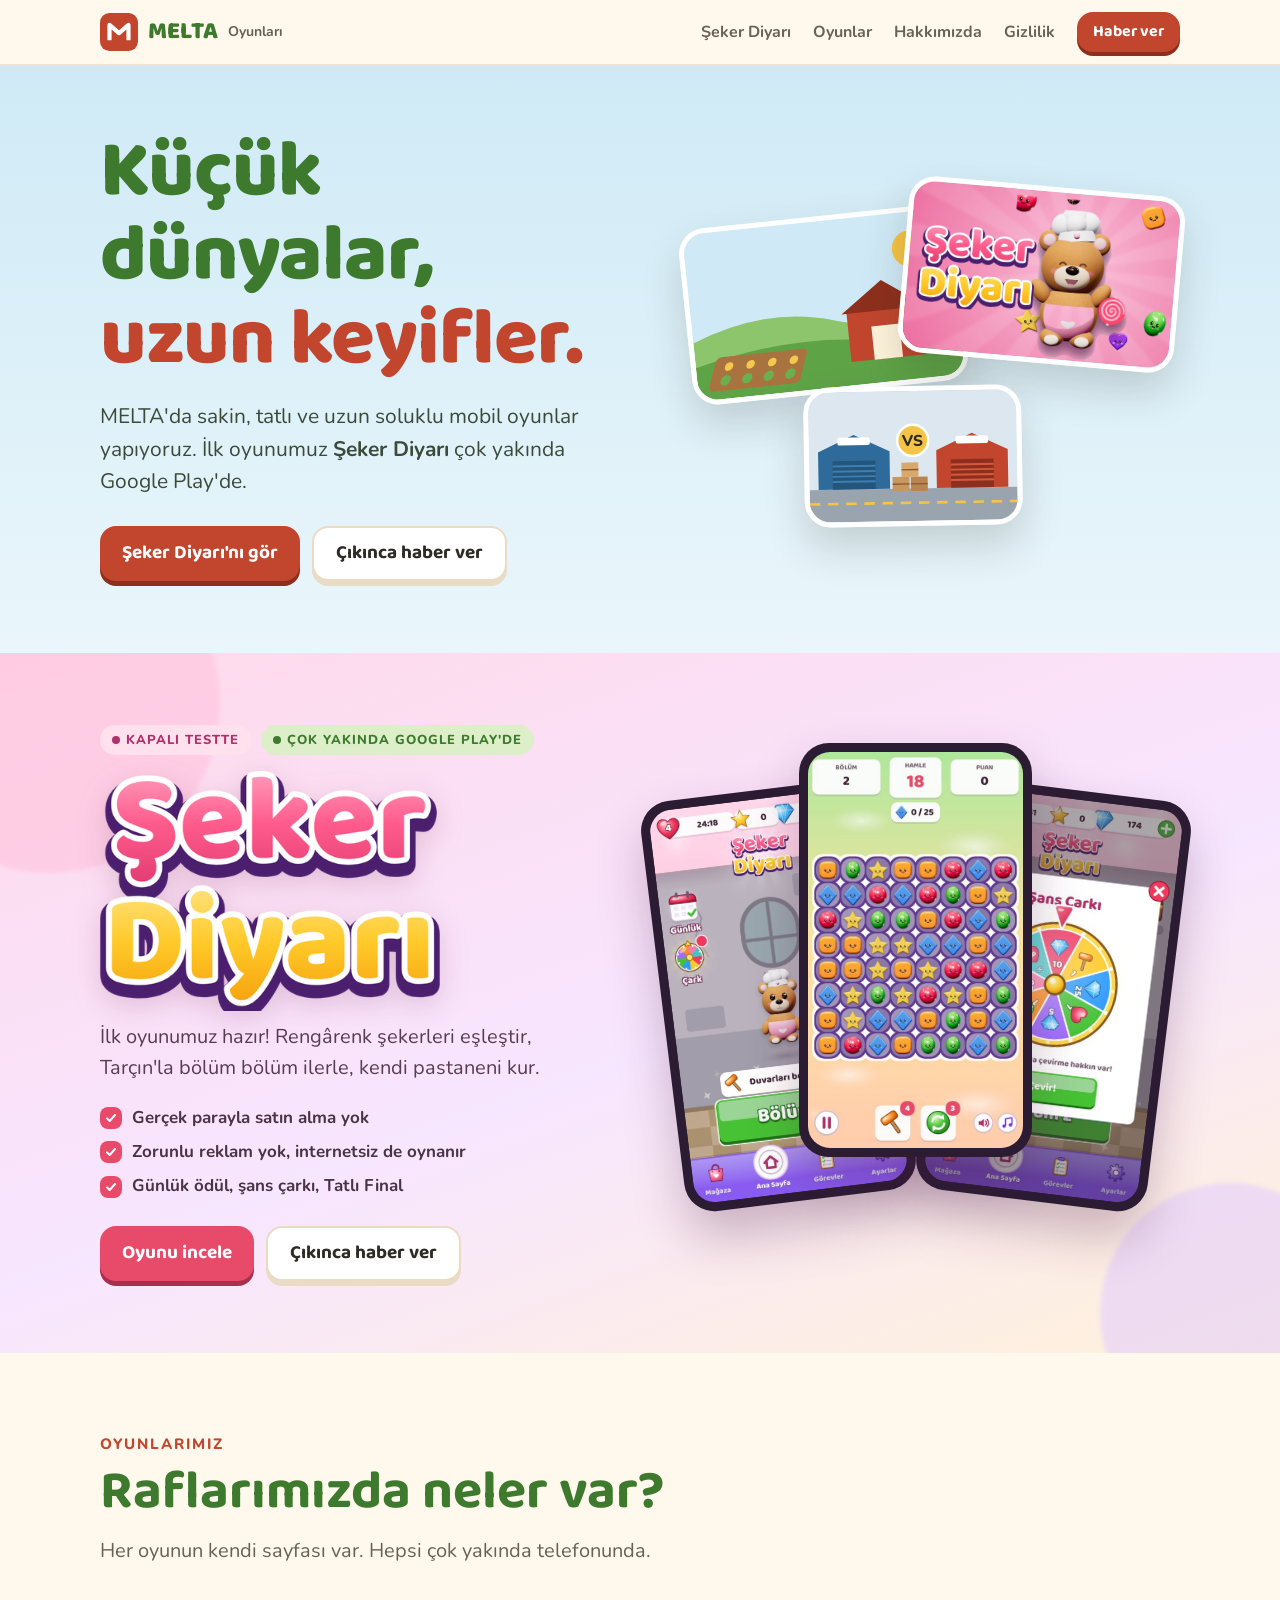
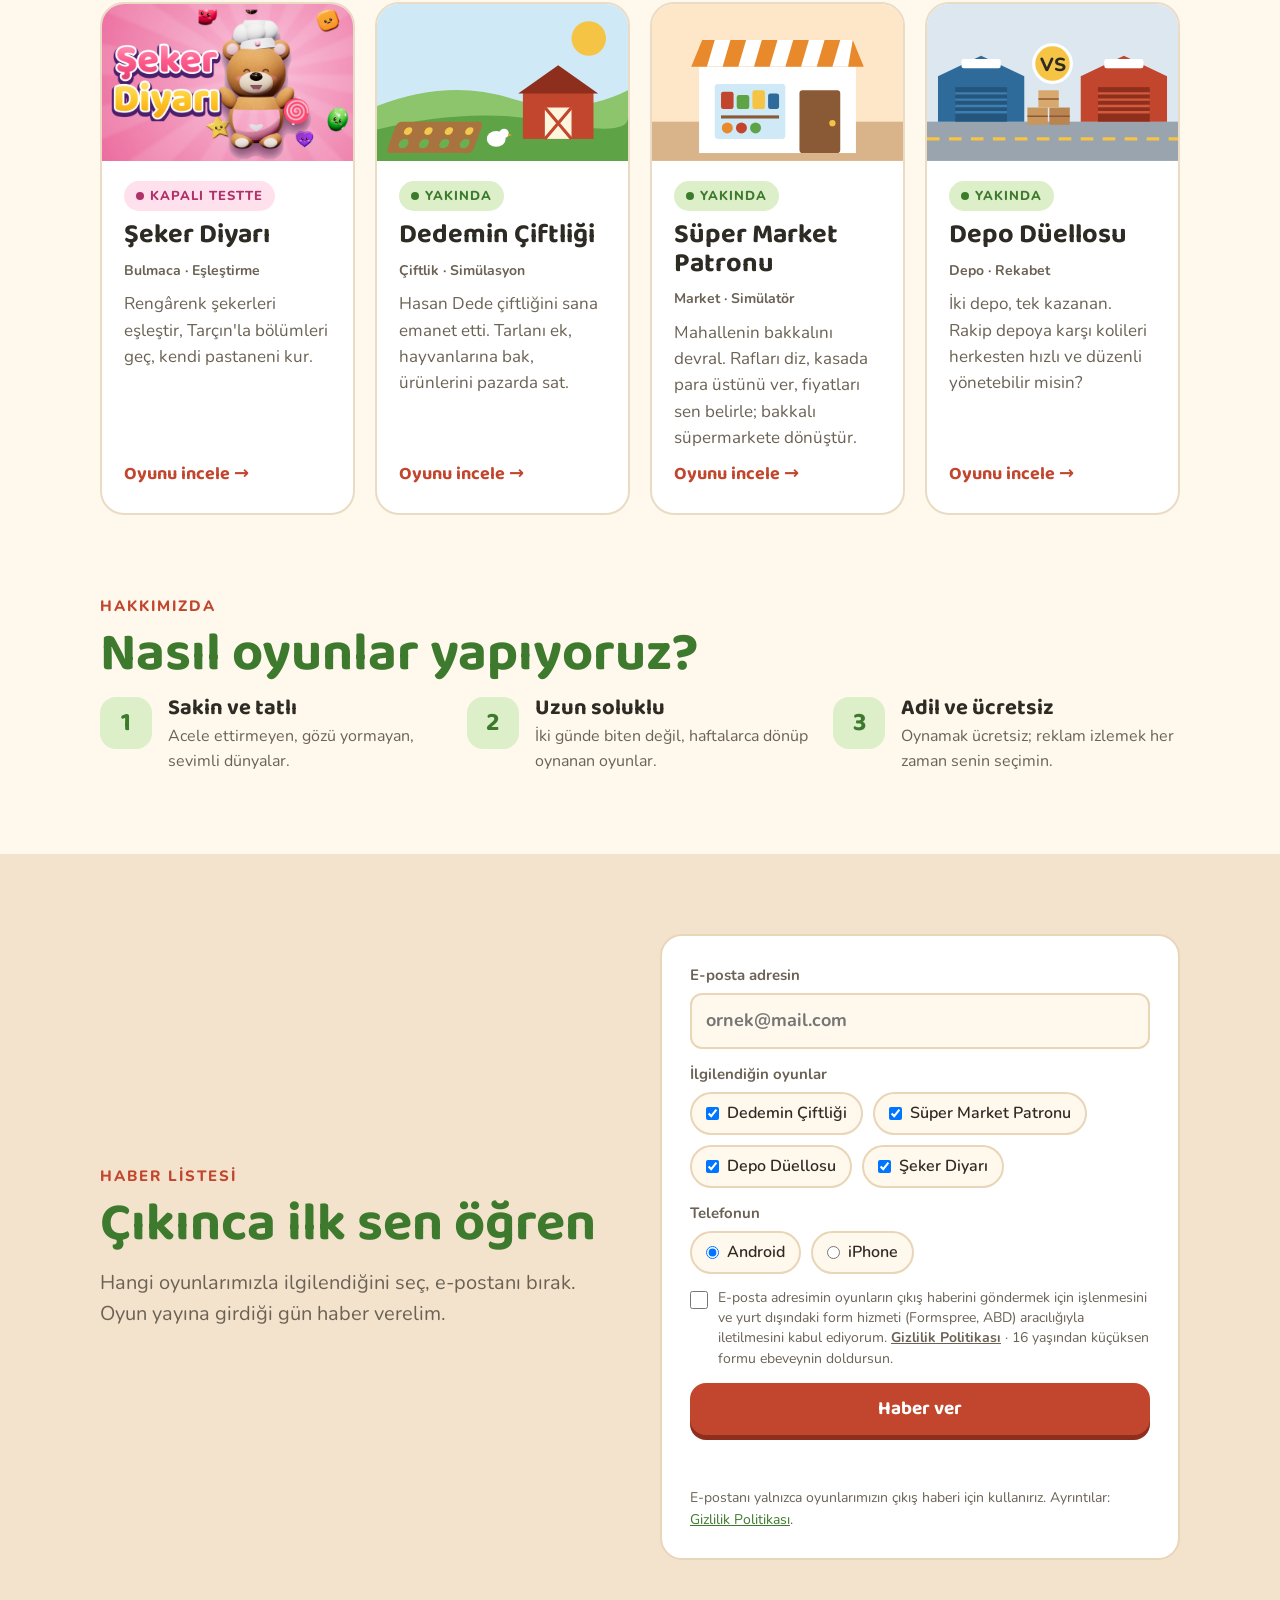
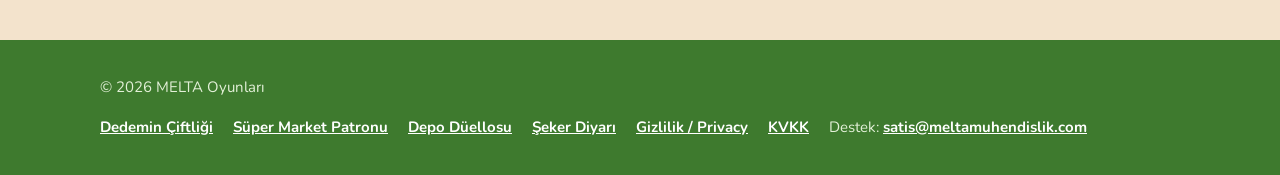
==== commit affa9d07: "Add files via upload" ====
--- a/index.html
+++ b/index.html
@@ -5,7 +5,9 @@
 <meta name="viewport" content="width=device-width, initial-scale=1, viewport-fit=cover">
 <title>MELTA Oyunları</title>
 <link rel="stylesheet" href="fonts.css">
-<meta name="description" content="MELTA: tatlı, sakin ve uzun soluklu mobil oyunlar. Dedemin Çiftliği, Süper Market Patronu, Depo Düellosu ve Şeker Diyarı yakında Google Play ve App Store'da.">
+<meta name="description" content="MELTA Oyunları: tatlı, sakin ve uzun soluklu mobil oyunlar. İlk oyunumuz Şeker Diyarı çok yakında Google Play'de.">
+<meta property="og:title" content="MELTA Oyunları · Şeker Diyarı çok yakında">
+<meta property="og:image" content="https://meltamuhendislik.com/sd-kapak.jpg">
 <link rel="icon" href="data:image/svg+xml,%3Csvg xmlns='http://www.w3.org/2000/svg' viewBox='0 0 64 64'%3E%3Crect width='64' height='64' rx='16' fill='%23C2462E'/%3E%3Cpath d='M16 46V20l16 14 16-14v26' fill='none' stroke='%23fff' stroke-width='7' stroke-linejoin='round'/%3E%3C/svg%3E">
 <link rel="stylesheet" href="stil.css">
 <style>
@@ -35,6 +37,35 @@
 .oyun.bos{border-style:dashed;background:transparent}
 .oyun.bos .resim{background:#F6EDDF}
 
+
+/* öne çıkan: Şeker Diyarı */
+.one{background:linear-gradient(160deg,#FFD9EA 0%,#F7E6FF 55%,#FFF1DA 100%);padding-block:72px;position:relative;overflow:hidden}
+.one:before,.one:after{content:"";position:absolute;border-radius:50%;filter:blur(2px);opacity:.55}
+.one:before{width:340px;height:340px;background:#FFC1DC;left:-120px;top:-120px}
+.one:after{width:260px;height:260px;background:#E2CCFF;right:-80px;bottom:-90px}
+.one .kap{position:relative;z-index:1;display:grid;grid-template-columns:1fr 1.05fr;gap:48px;align-items:center}
+.one .rozetler{display:flex;gap:10px;flex-wrap:wrap;margin-bottom:16px}
+.durum-etiket.testte{background:#FFE1EE;color:#B0306A}
+.one .logo-sd{width:min(340px,80%);height:auto;margin:4px 0 10px;filter:drop-shadow(0 8px 14px rgba(120,40,90,.18))}
+.one h2{position:absolute;width:1px;height:1px;overflow:hidden;clip:rect(0 0 0 0)}
+.one p.ozet{font-size:20px;color:#5A3D52;max-width:470px;margin-bottom:22px}
+.one ul{list-style:none;display:grid;gap:8px;margin-bottom:26px;color:#4A3344;font-weight:700;font-size:17px}
+.one li{display:flex;gap:10px;align-items:center}
+.one li:before{content:"";width:22px;height:22px;flex:none;border-radius:8px;background:#E84B6A url("data:image/svg+xml,%3Csvg xmlns='http://www.w3.org/2000/svg' viewBox='0 0 24 24'%3E%3Cpath d='M6 12.5l4 4 8-9' fill='none' stroke='%23fff' stroke-width='3' stroke-linecap='round' stroke-linejoin='round'/%3E%3C/svg%3E") center/16px no-repeat}
+.dugme.pembe{background:#E84B6A;box-shadow:0 5px 0 #A92F4C}
+.dugme.pembe:active{box-shadow:0 2px 0 #A92F4C}
+.telefonlar{position:relative;height:520px}
+.tel{position:absolute;width:44%;aspect-ratio:9/16;border-radius:30px;background:#2B1B33;padding:9px;box-shadow:0 26px 50px rgba(80,30,70,.28)}
+.tel img{width:100%;height:100%;object-fit:cover;border-radius:22px}
+.tel.t1{left:2%;top:46px;transform:rotate(-7deg);z-index:1}
+.tel.t2{left:28%;top:0;z-index:3}
+.tel.t3{right:2%;top:46px;transform:rotate(7deg);z-index:2}
+.oyun .resim img{width:100%;height:auto;aspect-ratio:16/10;object-fit:cover}
+@media (max-width:860px){
+  .one .kap{grid-template-columns:1fr}
+  .telefonlar{height:auto;aspect-ratio:1/1;max-width:460px;width:100%;margin:0 auto}
+}
+
 .ilkeler{display:grid;grid-template-columns:repeat(3,1fr);gap:20px}
 .ilke{display:flex;gap:16px;align-items:flex-start}
 .ilke b{flex:none;width:52px;height:52px;border-radius:16px;background:var(--yesil-acik);display:grid;place-items:center;font-family:var(--baslik);font-size:26px;color:var(--yesil-koyu)}
@@ -59,6 +90,7 @@
    MELTA <small>Oyunları</small>
   </a>
   <nav>
+   <a href="#seker-diyari">Şeker Diyarı</a>
    <a href="#oyunlar">Oyunlar</a>
    <a href="#hakkimizda">Hakkımızda</a>
    <a href="gizlilik.html">Gizlilik</a>
@@ -71,16 +103,41 @@
  <div class="kap">
   <div>
    <h1>Küçük dünyalar, <span>uzun keyifler.</span></h1>
-   <p>MELTA'da sakin, tatlı ve uzun soluklu mobil oyunlar yapıyoruz. Oyunlarımız çok yakında Google Play ve App Store'da.</p>
+   <p>MELTA'da sakin, tatlı ve uzun soluklu mobil oyunlar yapıyoruz. İlk oyunumuz <b>Şeker Diyarı</b> çok yakında Google Play'de.</p>
    <div class="dugmeler">
-    <a class="dugme" href="#oyunlar">Oyunlarımız</a>
+    <a class="dugme" href="#seker-diyari">Şeker Diyarı'nı gör</a>
     <a class="dugme acik" href="#haber">Çıkınca haber ver</a>
    </div>
   </div>
   <div class="yigin" aria-hidden="true">
    <div class="kart-mini k1"><svg viewBox="0 0 320 200"><rect width="320" height="200" fill="#CFEAF6"/><circle cx="270" cy="44" r="22" fill="#F6C445"/><path d="M0 130 Q90 95 170 120 T320 110 V200 H0z" fill="#8CC56C"/><path d="M0 160 Q120 130 220 150 T320 145 V200 H0z" fill="#5FA347"/><g transform="translate(180 72)"><rect x="6" y="38" width="90" height="62" fill="#C2462E"/><path d="M0 42 51 6l51 36z" fill="#8E2F1D"/><rect x="34" y="60" width="34" height="40" fill="#FFF4DC"/></g><g transform="translate(26 150) skewX(-20)"><rect width="110" height="40" rx="6" fill="#A9733F"/><g fill="#F2C94C"><circle cx="18" cy="12" r="5"/><circle cx="44" cy="12" r="5"/><circle cx="70" cy="12" r="5"/><circle cx="96" cy="12" r="5"/></g><g fill="#6BB04F"><circle cx="18" cy="28" r="6"/><circle cx="44" cy="28" r="6"/><circle cx="70" cy="28" r="6"/><circle cx="96" cy="28" r="6"/></g></g></svg></div>
-   <div class="kart-mini k2"><svg viewBox="0 0 320 200"><rect width="320" height="200" fill="#FDE7C8"/><rect y="150" width="320" height="50" fill="#D9B48A"/><g transform="translate(60 40)"><rect x="0" y="40" width="200" height="110" fill="#fff"/><path d="M-10 40h220l-14-34H4z" fill="#E8892B"/><g fill="#fff"><path d="M10 40l10-34h20L30 40z"/><path d="M50 40l10-34h20L70 40z"/><path d="M90 40l10-34h20l-10 34z"/><path d="M130 40l10-34h20l-10 34z"/><path d="M170 40l10-34h16l-6 34z"/></g><rect x="20" y="62" width="90" height="70" rx="4" fill="#CFEAF6"/><g><rect x="28" y="72" width="16" height="22" rx="3" fill="#C2462E"/><rect x="48" y="76" width="16" height="18" rx="3" fill="#5FA347"/><rect x="68" y="70" width="16" height="24" rx="3" fill="#F6C445"/><rect x="88" y="74" width="14" height="20" rx="3" fill="#2F6B9A"/><rect x="28" y="102" width="74" height="4" fill="#8A5A36"/><circle cx="36" cy="118" r="7" fill="#E8892B"/><circle cx="54" cy="118" r="7" fill="#C2462E"/><circle cx="72" cy="118" r="7" fill="#5FA347"/></g><rect x="128" y="70" width="52" height="80" rx="4" fill="#8A5A36"/><circle cx="170" cy="112" r="4" fill="#F6C445"/></g></svg></div>
+   <div class="kart-mini k2"><img src="sd-kart.jpg" alt="" width="1280" height="800" style="width:100%;height:auto"></div>
    <div class="kart-mini k3"><svg viewBox="0 0 320 200" aria-hidden="true"><rect width="320" height="200" fill="#DCE7F0"/><rect y="150" width="320" height="50" fill="#9AA4AE"/><path d="M0 172h320" stroke="#F6C445" stroke-width="4" stroke-dasharray="16 12"/><g transform="translate(14 62)"><path d="M0 30 55 4l55 26v58H0z" fill="#2F6B9A"/><rect x="22" y="44" width="66" height="44" fill="#24557C"/><g stroke="#3E7EB0" stroke-width="3"><path d="M22 52h66M22 60h66M22 68h66M22 76h66"/></g><rect x="30" y="8" width="50" height="12" rx="3" fill="#fff"/></g><g transform="translate(196 62)"><path d="M0 30 55 4l55 26v58H0z" fill="#C2462E"/><rect x="22" y="44" width="66" height="44" fill="#8E2F1D"/><g stroke="#D45A3E" stroke-width="3"><path d="M22 52h66M22 60h66M22 68h66M22 76h66"/></g><rect x="30" y="8" width="50" height="12" rx="3" fill="#fff"/></g><g><rect x="128" y="132" width="26" height="22" fill="#C9965E"/><rect x="156" y="132" width="26" height="22" fill="#B98450"/><rect x="142" y="110" width="26" height="22" fill="#D9A86C"/><path d="M128 143h26M156 143h26M142 121h26" stroke="#8A5A36" stroke-width="2"/></g><circle cx="160" cy="76" r="24" fill="#F6C445" stroke="#fff" stroke-width="4"/><text x="160" y="85" text-anchor="middle" font-family="Baloo 2, sans-serif" font-size="24" font-weight="800" fill="#2E2A24">VS</text></svg></div>
+  </div>
+ </div>
+</section>
+
+<section class="one" id="seker-diyari">
+ <div class="kap">
+  <div>
+   <div class="rozetler"><span class="durum-etiket testte">Kapalı testte</span><span class="durum-etiket yakinda">Çok yakında Google Play'de</span></div>
+   <h2>Şeker Diyarı</h2>
+   <img class="logo-sd" src="sd-logo.png" alt="Şeker Diyarı" width="440" height="311">
+   <p class="ozet">İlk oyunumuz hazır! Rengârenk şekerleri eşleştir, Tarçın'la bölüm bölüm ilerle, kendi pastaneni kur.</p>
+   <ul>
+    <li>Gerçek parayla satın alma yok</li>
+    <li>Zorunlu reklam yok, internetsiz de oynanır</li>
+    <li>Günlük ödül, şans çarkı, Tatlı Final</li>
+   </ul>
+   <div class="dugmeler" style="display:flex;gap:12px;flex-wrap:wrap">
+    <a class="dugme pembe" href="seker-diyari.html">Oyunu incele</a>
+    <a class="dugme acik" href="#haber">Çıkınca haber ver</a>
+   </div>
+  </div>
+  <div class="telefonlar">
+   <div class="tel t1"><img src="sd-ekran-1.jpg" alt="Şeker Diyarı ana sayfası: Tarçın ve bölüm düğmesi" loading="lazy" width="540" height="960"></div>
+   <div class="tel t2"><img src="sd-ekran-2.jpg" alt="Şeker Diyarı oyun tahtası: renkli şekerler" width="540" height="960"></div>
+   <div class="tel t3"><img src="sd-ekran-4.jpg" alt="Şeker Diyarı şans çarkı" loading="lazy" width="540" height="960"></div>
   </div>
  </div>
 </section>
@@ -91,6 +148,16 @@
   <h2>Raflarımızda neler var?</h2>
   <p class="giris">Her oyunun kendi sayfası var. Hepsi çok yakında telefonunda.</p>
   <div class="raf">
+   <a class="oyun" href="seker-diyari.html">
+    <div class="resim"><img src="sd-kart.jpg" alt="Şeker Diyarı: aşçı ayıcık Tarçın ve rengârenk şekerler" loading="lazy" width="1280" height="800"></div>
+    <div class="govde">
+     <span class="durum-etiket testte">Kapalı testte</span>
+     <h3>Şeker Diyarı</h3>
+     <span class="tur">Bulmaca · Eşleştirme</span>
+     <p>Rengârenk şekerleri eşleştir, Tarçın'la bölümleri geç, kendi pastaneni kur.</p>
+     <span class="incele">Oyunu incele →</span>
+    </div>
+   </a>
    <a class="oyun" href="dedemin-ciftligi.html">
     <div class="resim"><svg viewBox="0 0 320 200" aria-hidden="true"><rect width="320" height="200" fill="#CFEAF6"/><circle cx="270" cy="44" r="22" fill="#F6C445"/><path d="M0 130 Q90 95 170 120 T320 110 V200 H0z" fill="#8CC56C"/><path d="M0 160 Q120 130 220 150 T320 145 V200 H0z" fill="#5FA347"/><g transform="translate(180 72)"><rect x="6" y="38" width="90" height="62" fill="#C2462E"/><path d="M0 42 51 6l51 36z" fill="#8E2F1D"/><rect x="34" y="60" width="34" height="40" fill="#FFF4DC"/><path d="M34 60l34 40M68 60l-34 40" stroke="#C2462E" stroke-width="4"/></g><g transform="translate(26 150) skewX(-20)"><rect width="110" height="40" rx="6" fill="#A9733F"/><g fill="#F2C94C"><circle cx="18" cy="12" r="5"/><circle cx="44" cy="12" r="5"/><circle cx="70" cy="12" r="5"/><circle cx="96" cy="12" r="5"/></g><g fill="#6BB04F"><circle cx="18" cy="28" r="6"/><circle cx="44" cy="28" r="6"/><circle cx="70" cy="28" r="6"/><circle cx="96" cy="28" r="6"/></g></g><g transform="translate(140 160)"><ellipse cx="12" cy="12" rx="12" ry="10" fill="#fff"/><circle cx="22" cy="5" r="6" fill="#fff"/><path d="M27 5l5 2-5 2z" fill="#F2A23A"/></g></svg></div>
     <div class="govde">
@@ -121,16 +188,7 @@
      <span class="incele">Oyunu incele →</span>
     </div>
    </a>
-   <a class="oyun" href="seker-diyari.html">
-    <div class="resim"><svg viewBox="0 0 320 200" aria-hidden="true"><defs><linearGradient id="sk" x1="0" y1="0" x2="0" y2="1"><stop offset="0" stop-color="#FBD3E6"/><stop offset="1" stop-color="#E9D7FB"/></linearGradient></defs><rect width="320" height="200" fill="url(#sk)"/><g fill="#fff" opacity=".7"><circle cx="40" cy="30" r="6"/><circle cx="290" cy="40" r="4"/><circle cx="270" cy="170" r="5"/></g><rect x="70" y="20" width="180" height="160" rx="18" fill="#fff" opacity=".85"/><g transform="translate(86 34)"><circle cx="18" cy="18" r="15" fill="#E84B6A"/><circle cx="58" cy="18" r="15" fill="#F6C445"/><circle cx="98" cy="18" r="15" fill="#5FA347"/><circle cx="138" cy="18" r="15" fill="#E84B6A"/><rect x="3" y="45" width="30" height="30" rx="8" fill="#7C5CD6"/><circle cx="58" cy="60" r="15" fill="#E84B6A"/><rect x="83" y="45" width="30" height="30" rx="8" fill="#2F9BD6"/><circle cx="138" cy="60" r="15" fill="#F6C445"/><circle cx="18" cy="102" r="15" fill="#5FA347"/><rect x="43" y="87" width="30" height="30" rx="8" fill="#7C5CD6"/><circle cx="98" cy="102" r="15" fill="#E84B6A"/><rect x="123" y="87" width="30" height="30" rx="8" fill="#2F9BD6"/><g fill="#fff" opacity=".55"><circle cx="13" cy="12" r="4"/><circle cx="53" cy="12" r="4"/><circle cx="93" cy="12" r="4"/><circle cx="133" cy="12" r="4"/><circle cx="53" cy="54" r="4"/><circle cx="133" cy="54" r="4"/><circle cx="13" cy="96" r="4"/><circle cx="93" cy="96" r="4"/></g></g><g transform="translate(262 92) rotate(20)"><rect x="-3" y="10" width="6" height="56" rx="3" fill="#fff"/><circle r="22" fill="#F28AB2"/><path d="M-14 0a14 14 0 1 0 28 0a9 9 0 1 0 -18 0a4 4 0 1 0 8 0" fill="none" stroke="#fff" stroke-width="4"/></g><g transform="translate(40 140) rotate(-15)"><path d="M-26-10l10 10-10 10zM26-10l-10 10 10 10z" fill="#F6C445"/><ellipse rx="18" ry="12" fill="#E84B6A"/><path d="M-8-10q8 10 0 20M2-11q8 11 0 22" stroke="#fff" stroke-width="3" fill="none"/></g></svg></div>
-    <div class="govde">
-     <span class="durum-etiket yakinda">Yakında</span>
-     <h3>Şeker Diyarı</h3>
-     <span class="tur">Bulmaca · Eşleştirme</span>
-     <p>Rengârenk şekerleri yan yana getir, patlat, bölüm bölüm şeker diyarını keşfet.</p>
-     <span class="incele">Oyunu incele →</span>
-    </div>
-   </a>
+   
     </div>
  </div>
 </section>
--- a/fonts.css
+++ b/fonts.css
@@ -1,111 +1,3 @@
-/* barlow-latin-ext-400-normal */
-@font-face {
-  font-family: 'Barlow';
-  font-style: normal;
-  font-display: swap;
-  font-weight: 400;
-  src: url(barlow-latin-ext-400-normal.woff2) format('woff2');
-  unicode-range: U+0100-02BA,U+02BD-02C5,U+02C7-02CC,U+02CE-02D7,U+02DD-02FF,U+0304,U+0308,U+0329,U+1D00-1DBF,U+1E00-1E9F,U+1EF2-1EFF,U+2020,U+20A0-20AB,U+20AD-20C0,U+2113,U+2C60-2C7F,U+A720-A7FF;
-}
-/* barlow-latin-400-normal */
-@font-face {
-  font-family: 'Barlow';
-  font-style: normal;
-  font-display: swap;
-  font-weight: 400;
-  src: url(barlow-latin-400-normal.woff2) format('woff2');
-  unicode-range: U+0000-00FF,U+0131,U+0152-0153,U+02BB-02BC,U+02C6,U+02DA,U+02DC,U+0304,U+0308,U+0329,U+2000-206F,U+20AC,U+2122,U+2191,U+2193,U+2212,U+2215,U+FEFF,U+FFFD;
-}
-/* barlow-latin-ext-500-normal */
-@font-face {
-  font-family: 'Barlow';
-  font-style: normal;
-  font-display: swap;
-  font-weight: 500;
-  src: url(barlow-latin-ext-500-normal.woff2) format('woff2');
-  unicode-range: U+0100-02BA,U+02BD-02C5,U+02C7-02CC,U+02CE-02D7,U+02DD-02FF,U+0304,U+0308,U+0329,U+1D00-1DBF,U+1E00-1E9F,U+1EF2-1EFF,U+2020,U+20A0-20AB,U+20AD-20C0,U+2113,U+2C60-2C7F,U+A720-A7FF;
-}
-/* barlow-latin-500-normal */
-@font-face {
-  font-family: 'Barlow';
-  font-style: normal;
-  font-display: swap;
-  font-weight: 500;
-  src: url(barlow-latin-500-normal.woff2) format('woff2');
-  unicode-range: U+0000-00FF,U+0131,U+0152-0153,U+02BB-02BC,U+02C6,U+02DA,U+02DC,U+0304,U+0308,U+0329,U+2000-206F,U+20AC,U+2122,U+2191,U+2193,U+2212,U+2215,U+FEFF,U+FFFD;
-}
-/* barlow-latin-ext-600-normal */
-@font-face {
-  font-family: 'Barlow';
-  font-style: normal;
-  font-display: swap;
-  font-weight: 600;
-  src: url(barlow-latin-ext-600-normal.woff2) format('woff2');
-  unicode-range: U+0100-02BA,U+02BD-02C5,U+02C7-02CC,U+02CE-02D7,U+02DD-02FF,U+0304,U+0308,U+0329,U+1D00-1DBF,U+1E00-1E9F,U+1EF2-1EFF,U+2020,U+20A0-20AB,U+20AD-20C0,U+2113,U+2C60-2C7F,U+A720-A7FF;
-}
-/* barlow-latin-600-normal */
-@font-face {
-  font-family: 'Barlow';
-  font-style: normal;
-  font-display: swap;
-  font-weight: 600;
-  src: url(barlow-latin-600-normal.woff2) format('woff2');
-  unicode-range: U+0000-00FF,U+0131,U+0152-0153,U+02BB-02BC,U+02C6,U+02DA,U+02DC,U+0304,U+0308,U+0329,U+2000-206F,U+20AC,U+2122,U+2191,U+2193,U+2212,U+2215,U+FEFF,U+FFFD;
-}
-/* barlow-latin-ext-700-normal */
-@font-face {
-  font-family: 'Barlow';
-  font-style: normal;
-  font-display: swap;
-  font-weight: 700;
-  src: url(barlow-latin-ext-700-normal.woff2) format('woff2');
-  unicode-range: U+0100-02BA,U+02BD-02C5,U+02C7-02CC,U+02CE-02D7,U+02DD-02FF,U+0304,U+0308,U+0329,U+1D00-1DBF,U+1E00-1E9F,U+1EF2-1EFF,U+2020,U+20A0-20AB,U+20AD-20C0,U+2113,U+2C60-2C7F,U+A720-A7FF;
-}
-/* barlow-latin-700-normal */
-@font-face {
-  font-family: 'Barlow';
-  font-style: normal;
-  font-display: swap;
-  font-weight: 700;
-  src: url(barlow-latin-700-normal.woff2) format('woff2');
-  unicode-range: U+0000-00FF,U+0131,U+0152-0153,U+02BB-02BC,U+02C6,U+02DA,U+02DC,U+0304,U+0308,U+0329,U+2000-206F,U+20AC,U+2122,U+2191,U+2193,U+2212,U+2215,U+FEFF,U+FFFD;
-}
-/* barlow-condensed-latin-ext-600-normal */
-@font-face {
-  font-family: 'Barlow Condensed';
-  font-style: normal;
-  font-display: swap;
-  font-weight: 600;
-  src: url(barlow-condensed-latin-ext-600-normal.woff2) format('woff2');
-  unicode-range: U+0100-02BA,U+02BD-02C5,U+02C7-02CC,U+02CE-02D7,U+02DD-02FF,U+0304,U+0308,U+0329,U+1D00-1DBF,U+1E00-1E9F,U+1EF2-1EFF,U+2020,U+20A0-20AB,U+20AD-20C0,U+2113,U+2C60-2C7F,U+A720-A7FF;
-}
-/* barlow-condensed-latin-600-normal */
-@font-face {
-  font-family: 'Barlow Condensed';
-  font-style: normal;
-  font-display: swap;
-  font-weight: 600;
-  src: url(barlow-condensed-latin-600-normal.woff2) format('woff2');
-  unicode-range: U+0000-00FF,U+0131,U+0152-0153,U+02BB-02BC,U+02C6,U+02DA,U+02DC,U+0304,U+0308,U+0329,U+2000-206F,U+20AC,U+2122,U+2191,U+2193,U+2212,U+2215,U+FEFF,U+FFFD;
-}
-/* barlow-condensed-latin-ext-700-normal */
-@font-face {
-  font-family: 'Barlow Condensed';
-  font-style: normal;
-  font-display: swap;
-  font-weight: 700;
-  src: url(barlow-condensed-latin-ext-700-normal.woff2) format('woff2');
-  unicode-range: U+0100-02BA,U+02BD-02C5,U+02C7-02CC,U+02CE-02D7,U+02DD-02FF,U+0304,U+0308,U+0329,U+1D00-1DBF,U+1E00-1E9F,U+1EF2-1EFF,U+2020,U+20A0-20AB,U+20AD-20C0,U+2113,U+2C60-2C7F,U+A720-A7FF;
-}
-/* barlow-condensed-latin-700-normal */
-@font-face {
-  font-family: 'Barlow Condensed';
-  font-style: normal;
-  font-display: swap;
-  font-weight: 700;
-  src: url(barlow-condensed-latin-700-normal.woff2) format('woff2');
-  unicode-range: U+0000-00FF,U+0131,U+0152-0153,U+02BB-02BC,U+02C6,U+02DA,U+02DC,U+0304,U+0308,U+0329,U+2000-206F,U+20AC,U+2122,U+2191,U+2193,U+2212,U+2215,U+FEFF,U+FFFD;
-}
 /* baloo-2-latin-ext-600-normal */
 @font-face {
   font-family: 'Baloo 2';
